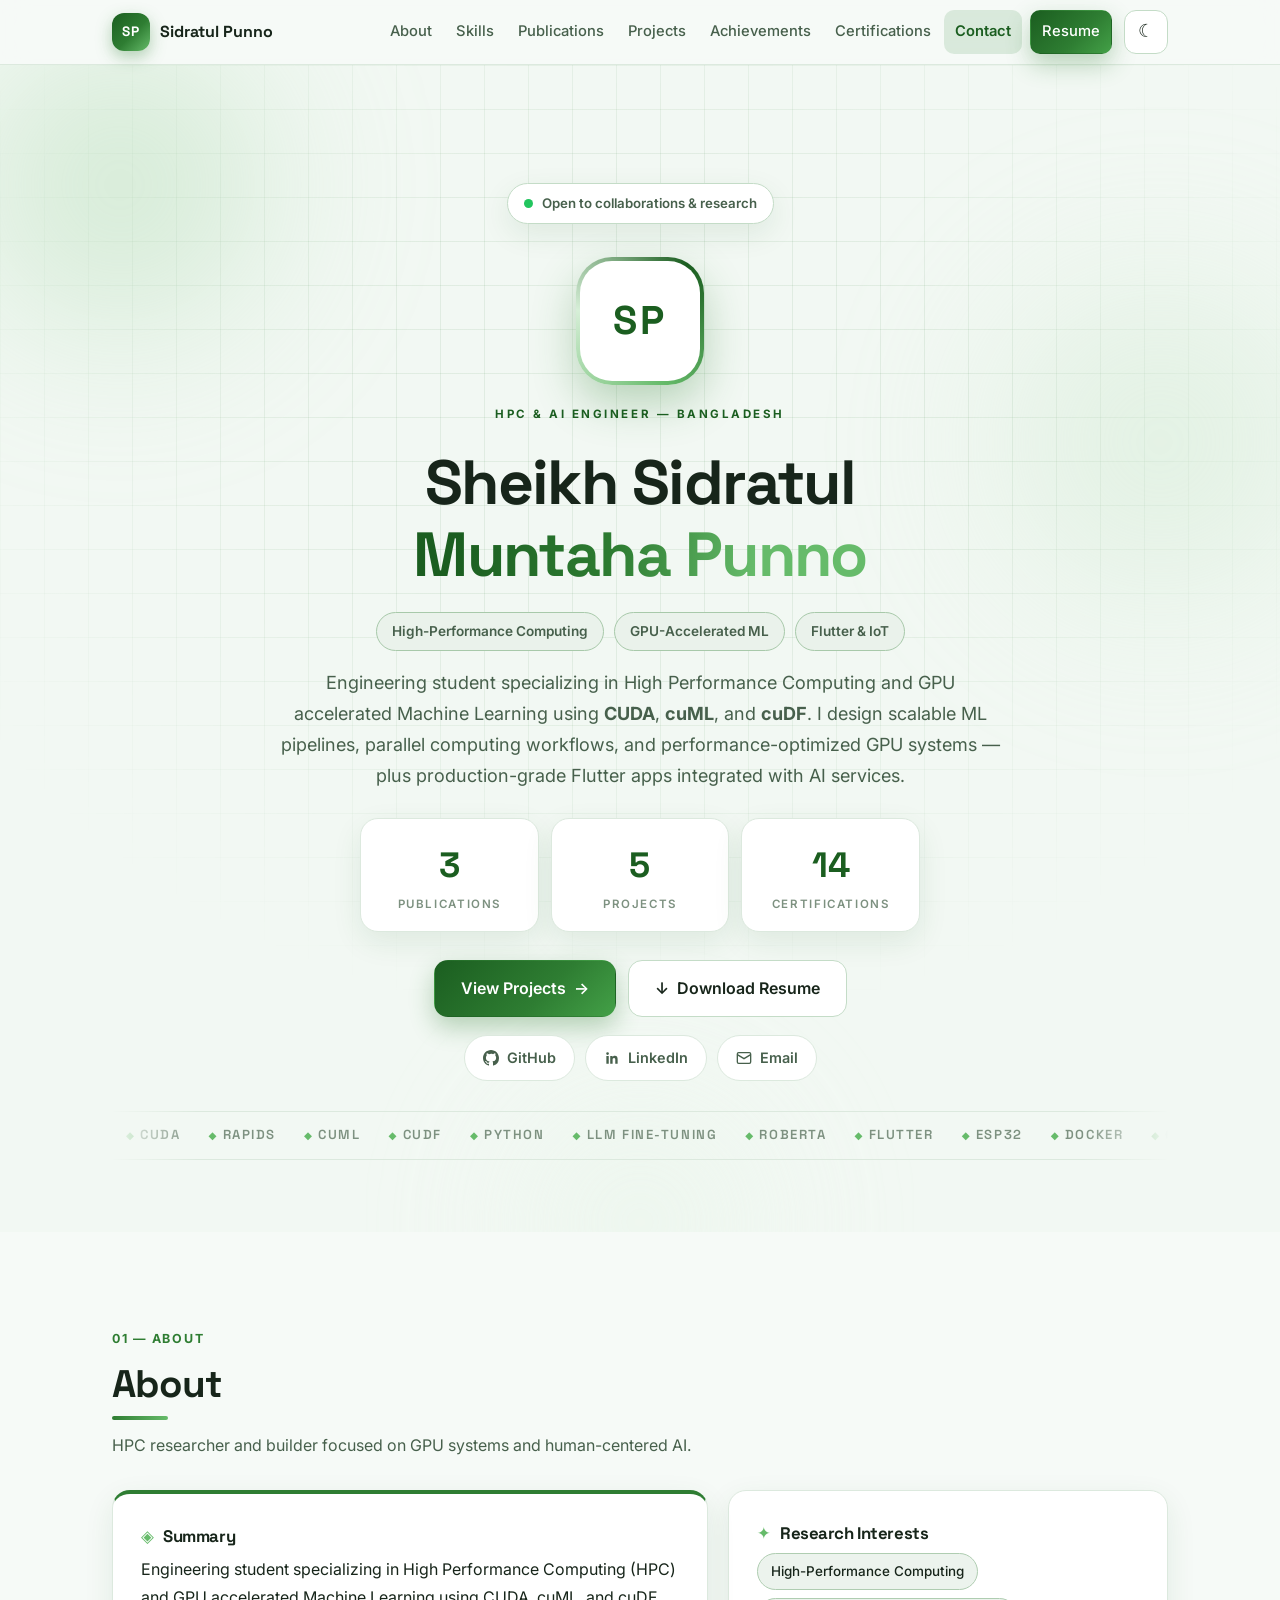
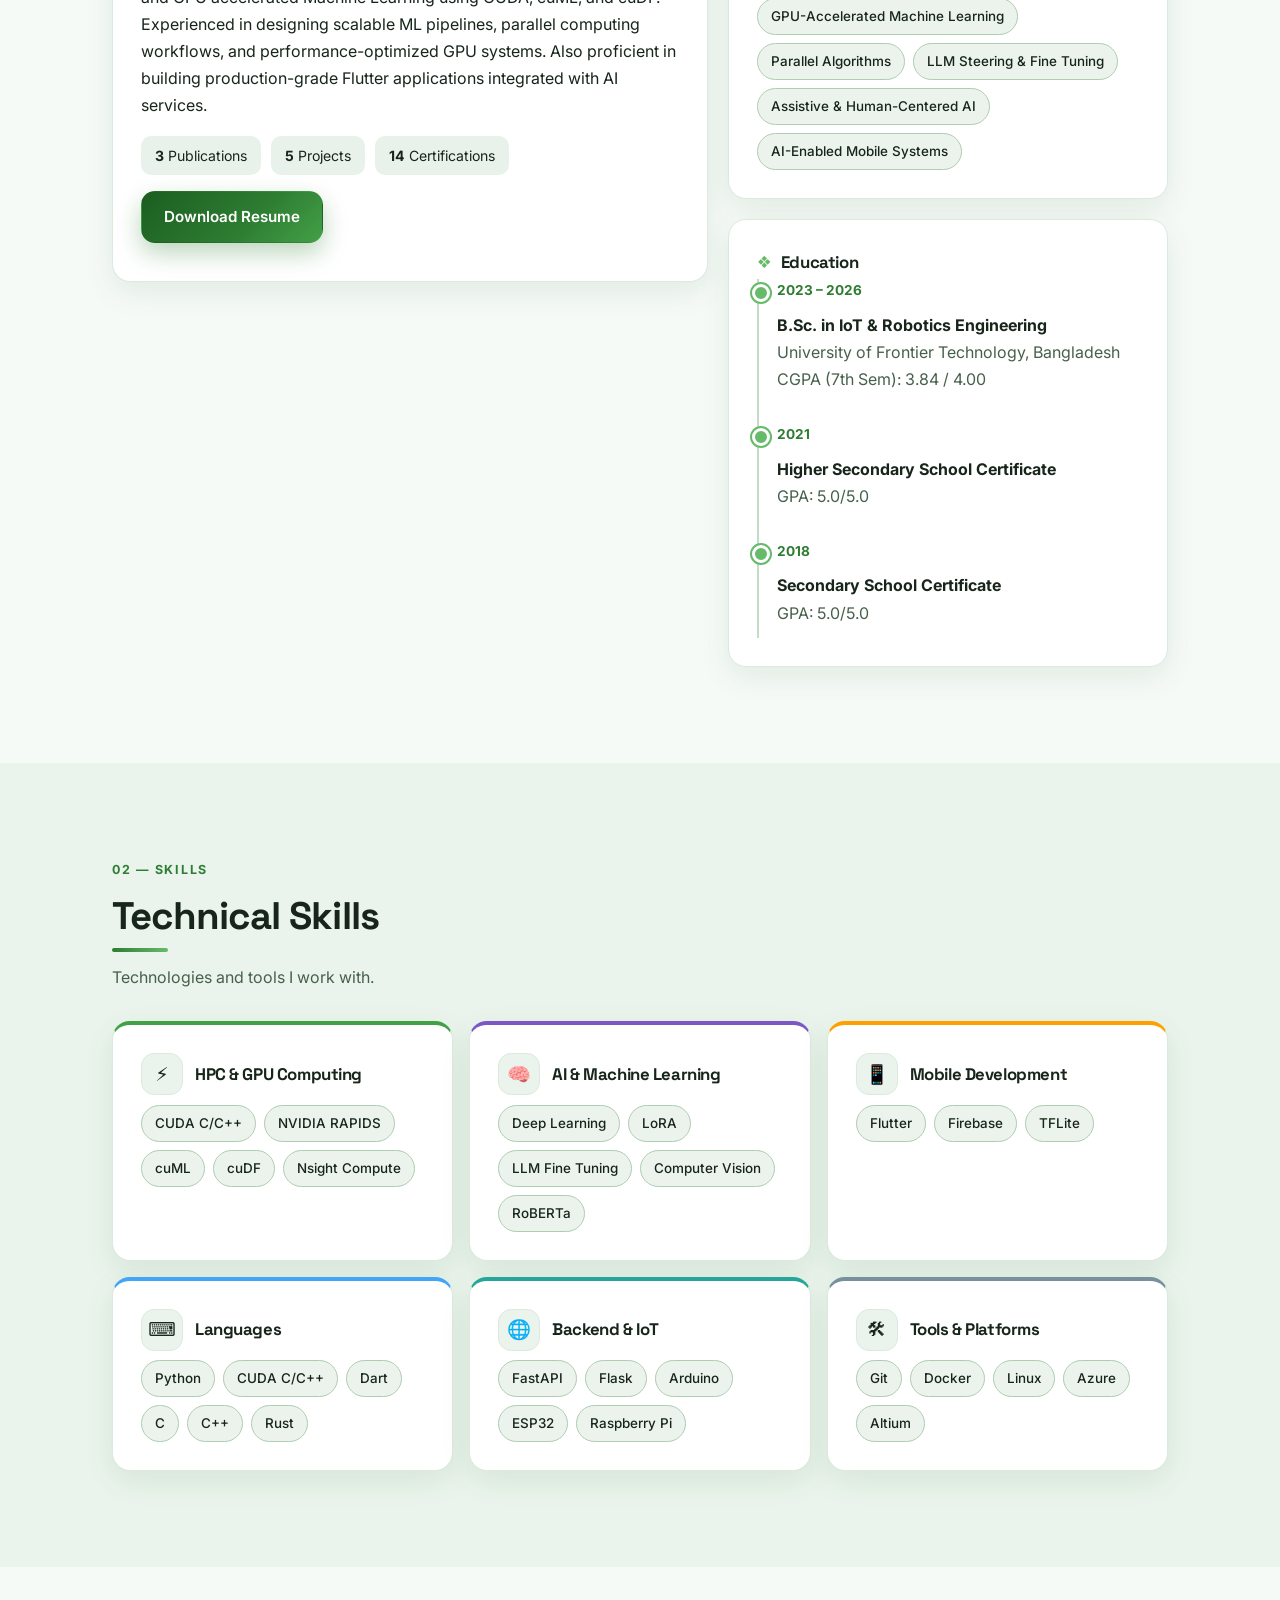
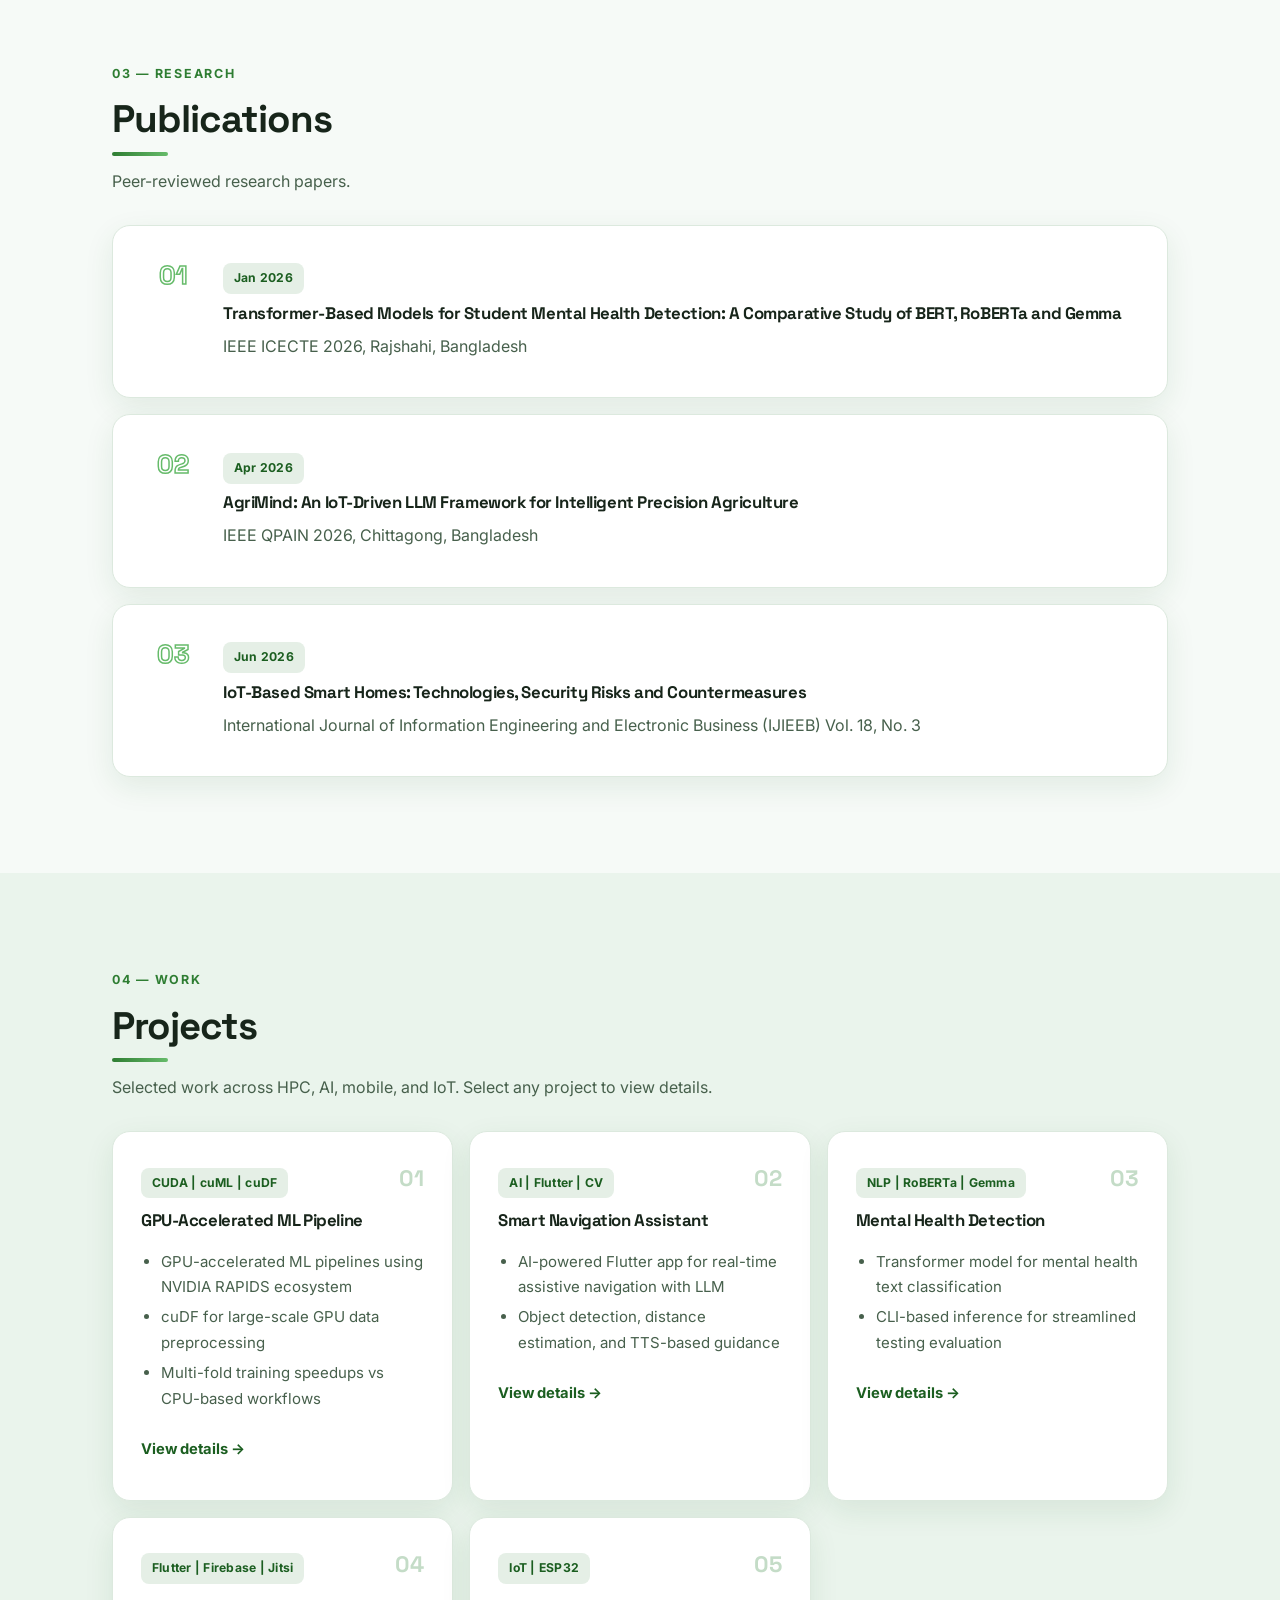
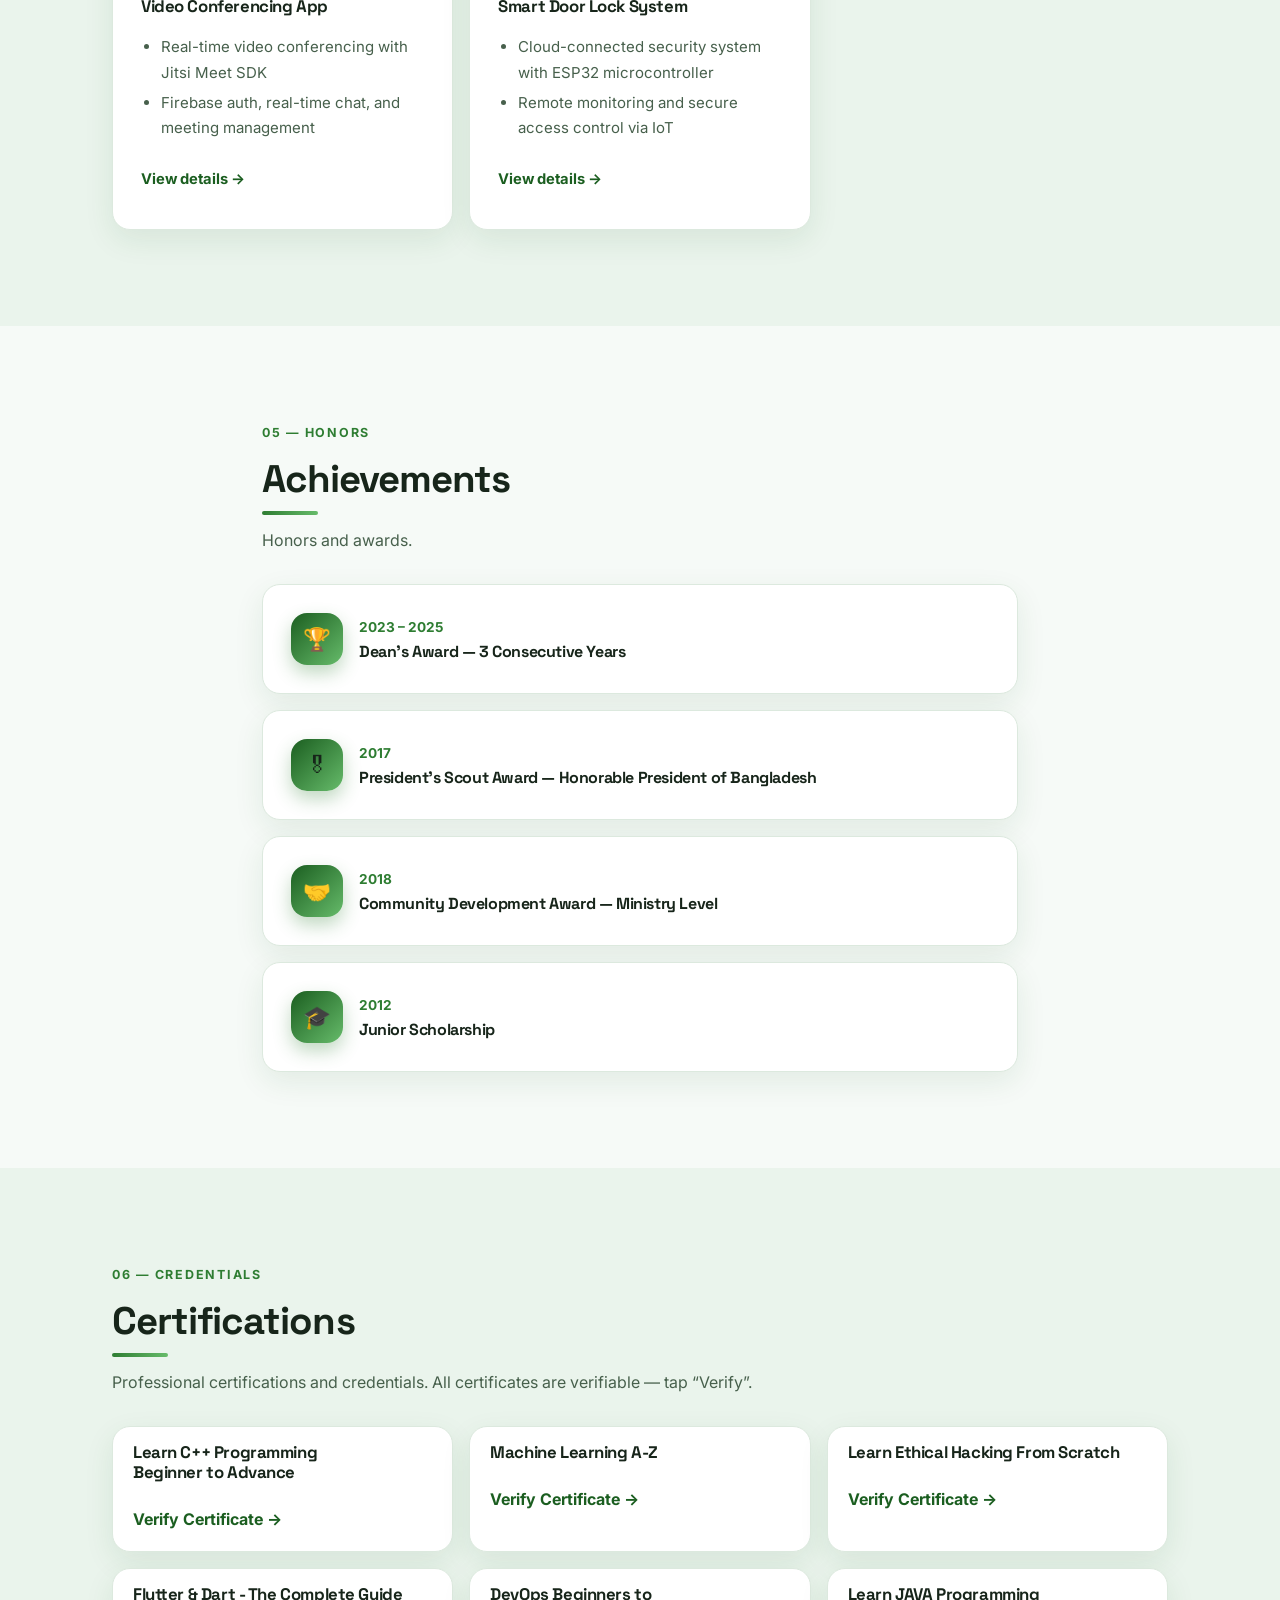
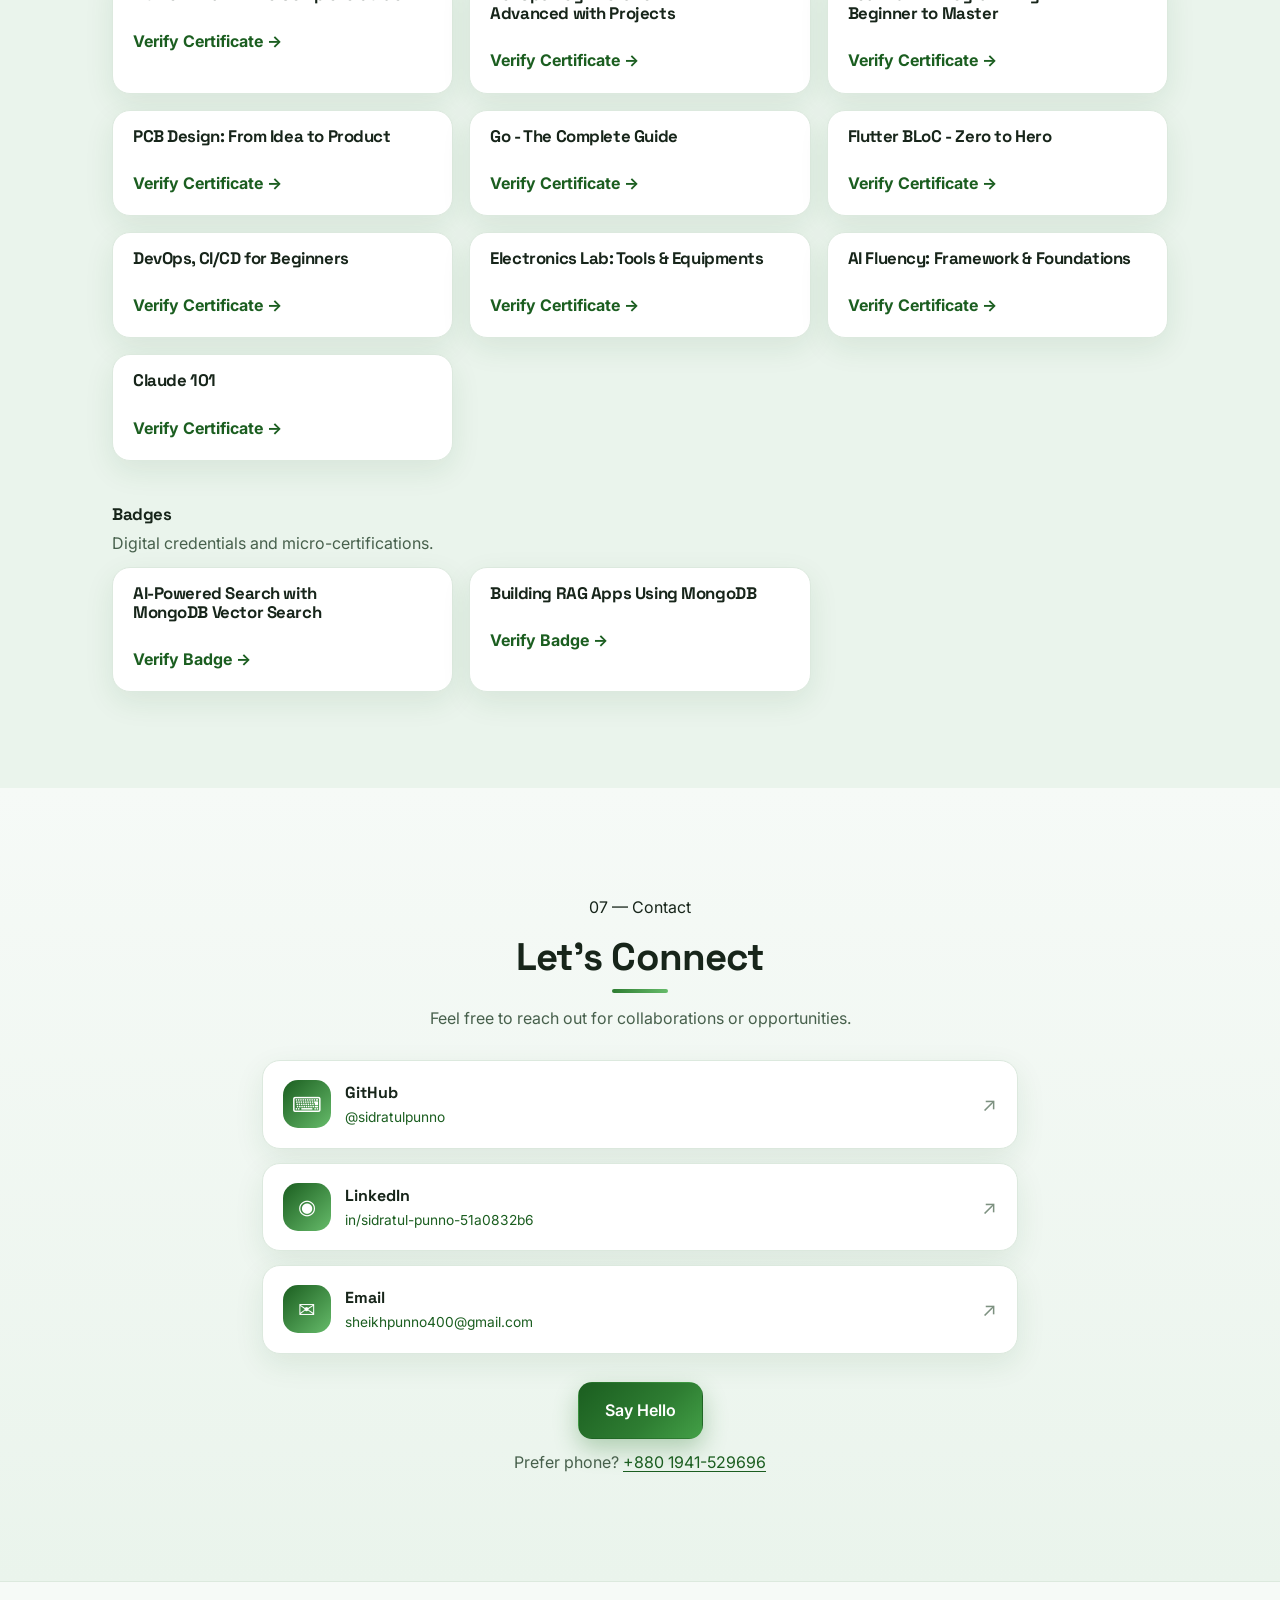
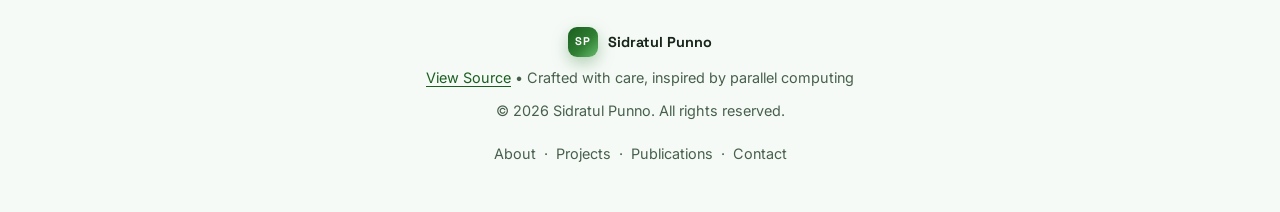
==== seo_portfolio/index.html @ 4cddd1dd "seo friendly one" ====
<!DOCTYPE html>
<html lang="en" data-theme="light">
<head>
  <meta charset="UTF-8" />
  <meta name="viewport" content="width=device-width, initial-scale=1.0, viewport-fit=cover" />
  <meta http-equiv="X-UA-Compatible" content="IE=edge" />

  <title>Sheikh Sidratul Muntaha Punno | HPC &amp; AI Engineer — CUDA, GPU ML, Flutter</title>
  <meta name="description" content="Portfolio of Sheikh Sidratul Muntaha Punno, HPC & AI Engineer specializing in CUDA, NVIDIA RAPIDS (cuML, cuDF), GPU-accelerated ML, LLM fine-tuning, Flutter and IoT. 3 publications, 5 projects, IEEE research." />
  <meta name="keywords" content="Sheikh Sidratul Muntaha Punno, HPC Engineer, AI Engineer, CUDA, NVIDIA RAPIDS, cuML, cuDF, GPU Machine Learning, LLM Fine Tuning, RoBERTa, Flutter Developer, IoT, Bangladesh, IEEE publication" />
  <meta name="author" content="Sheikh Sidratul Muntaha Punno" />
  <meta name="robots" content="index, follow, max-image-preview:large, max-snippet:-1" />
  <meta name="revisit-after" content="7 days" />
  <meta name="rating" content="general" />
  <link rel="canonical" href="https://sidratulpunno.github.io/" />

  <meta property="og:type" content="profile" />
  <meta property="og:site_name" content="Sidratul Punno — Portfolio" />
  <meta property="og:title" content="Sheikh Sidratul Muntaha Punno | HPC & AI Engineer" />
  <meta property="og:description" content="HPC & AI Engineer: CUDA, GPU-accelerated ML with RAPIDS, transformer NLP research, Flutter + IoT systems. IEEE published. View projects, publications, certifications." />
  <meta property="og:url" content="https://sidratulpunno.github.io/" />
  <meta property="og:image" content="https://sidratulpunno.github.io/assets/og-cover.png" />
  <meta property="og:image:alt" content="Portfolio cover — Sheikh Sidratul Muntaha Punno, HPC and AI Engineer" />
  <meta property="og:locale" content="en_US" />
  <meta property="profile:first_name" content="Sheikh Sidratul Muntaha" />
  <meta property="profile:last_name" content="Punno" />

  <meta name="twitter:card" content="summary_large_image" />
  <meta name="twitter:title" content="Sheikh Sidratul Muntaha Punno | HPC & AI Engineer" />
  <meta name="twitter:description" content="CUDA • RAPIDS • LLM fine-tuning • Flutter • IoT. IEEE published researcher. Explore projects and publications." />
  <meta name="twitter:image" content="https://sidratulpunno.github.io/assets/og-cover.png" />

  <meta name="theme-color" content="#F5FAF6" media="(prefers-color-scheme: light)" />
  <meta name="theme-color" content="#0E1510" media="(prefers-color-scheme: dark)" />
  <meta name="color-scheme" content="light dark" />
  <link rel="icon" type="image/svg+xml" href="./assets/favicon.svg" />
  <link rel="apple-touch-icon" href="./assets/favicon.svg" />
  <link rel="manifest" href="./manifest.webmanifest" />

  <link rel="preconnect" href="https://fonts.googleapis.com" />
  <link rel="preconnect" href="https://fonts.gstatic.com" crossorigin />
  <link href="https://fonts.googleapis.com/css2?family=Inter:wght@400;500;600;700&family=Space+Grotesk:wght@500;600;700&display=swap" rel="stylesheet" />

  <link rel="stylesheet" href="./styles.css" />

  <script type="application/ld+json">
  {
    "@context": "https://schema.org",
    "@graph": [
      {
        "@type": "Person",
        "@id": "https://sidratulpunno.github.io/#person",
        "name": "Sheikh Sidratul Muntaha Punno",
        "alternateName": "Sidratul Punno",
        "jobTitle": "HPC & AI Engineer",
        "description": "Engineering student specializing in High Performance Computing (HPC) and GPU accelerated Machine Learning using CUDA, cuML, and cuDF. Experienced in scalable ML pipelines, parallel computing workflows, and production-grade Flutter apps with AI services.",
        "email": "mailto:sheikhpunno400@gmail.com",
        "telephone": "+8801941529696",
        "url": "https://sidratulpunno.github.io/",
        "sameAs": [
          "https://github.com/sidratulpunno",
          "https://linkedin.com/in/sidratul-punno-51a0832b6",
          "https://github.com/sidratulpunno/portfolio"
        ],
        "alumniOf": {
          "@type": "CollegeOrUniversity",
          "name": "University of Frontier Technology, Bangladesh"
        },
        "knowsAbout": ["High-Performance Computing","CUDA C/C++","NVIDIA RAPIDS","cuML","cuDF","Deep Learning","LLM Fine Tuning","LoRA","Computer Vision","RoBERTa","Flutter","Firebase","FastAPI","IoT","ESP32"],
        "hasCredential": [
          {"@type": "EducationalOccupationalCredential","name": "Machine Learning A-Z — Udemy","url": "https://ude.my/UC-c6847dd9-c135-4118-a95c-620c3b6bb3c2"},
          {"@type": "EducationalOccupationalCredential","name": "Flutter & Dart - The Complete Guide — Udemy","url": "https://ude.my/UC-d38b33f6-9674-40b2-a319-cd64643928b5"},
          {"@type": "EducationalOccupationalCredential","name": "Building RAG Apps Using MongoDB — Credly","url": "https://www.credly.com/badges/70617833-ec67-4564-bd8b-786a4c6ad97c"}
        ]
      },
      {
        "@type": "WebSite",
        "@id": "https://sidratulpunno.github.io/#website",
        "url": "https://sidratulpunno.github.io/",
        "name": "Sidratul Punno — HPC & AI Engineer Portfolio",
        "author": {"@id": "https://sidratulpunno.github.io/#person"},
        "inLanguage": "en"
      },
      {
        "@type": "ScholarlyArticle",
        "headline": "Transformer-Based Models for Student Mental Health Detection: A Comparative Study of BERT, RoBERTa and Gemma",
        "datePublished": "2026-01-01",
        "author": {"@id": "https://sidratulpunno.github.io/#person"},
        "publisher": {"@type": "Organization","name": "IEEE ICECTE 2026, Rajshahi, Bangladesh"}
      },
      {
        "@type": "ScholarlyArticle",
        "headline": "AgriMind: An IoT-Driven LLM Framework for Intelligent Precision Agriculture",
        "datePublished": "2026-04-01",
        "author": {"@id": "https://sidratulpunno.github.io/#person"},
        "publisher": {"@type": "Organization","name": "IEEE QPAIN 2026, Chittagong, Bangladesh"}
      },
      {
        "@type": "ScholarlyArticle",
        "headline": "IoT-Based Smart Homes: Technologies, Security Risks and Countermeasures",
        "datePublished": "2026-06-01",
        "author": {"@id": "https://sidratulpunno.github.io/#person"},
        "publisher": {"@type": "Organization","name": "International Journal of Information Engineering and Electronic Business (IJIEEB) Vol. 18, No. 3"}
      },
      {
        "@type": "ItemList",
        "name": "Selected Projects",
        "itemListElement": [
          {"@type": "SoftwareSourceCode","position": 1,"name": "GPU-Accelerated ML Pipeline","programmingLanguage": ["CUDA","Python"],"description": "GPU-accelerated ML pipelines using NVIDIA RAPIDS, cuDF preprocessing, multi-fold training speedups vs CPU."},
          {"@type": "SoftwareSourceCode","position": 2,"name": "Smart Navigation Assistant","programmingLanguage": ["Dart","Python"],"description": "AI-powered Flutter app for real-time assistive navigation with LLM, object detection, distance estimation, TTS guidance."},
          {"@type": "SoftwareSourceCode","position": 3,"name": "Mental Health Detection","programmingLanguage": ["Python"],"description": "Transformer model (RoBERTa/Gemma) for mental health text classification with CLI inference."},
          {"@type": "SoftwareSourceCode","position": 4,"name": "Video Conferencing App","programmingLanguage": ["Dart"],"description": "Real-time video conferencing with Jitsi Meet SDK, Firebase auth, real-time chat."},
          {"@type": "SoftwareSourceCode","position": 5,"name": "Smart Door Lock System","programmingLanguage": ["C++"],"description": "Cloud-connected ESP32 security system with remote monitoring and access control."}
        ]
      },
      {
        "@type": "FAQPage",
        "mainEntity": [
          {"@type": "Question","name": "Who is Sheikh Sidratul Muntaha Punno?","acceptedAnswer": {"@type": "Answer","text": "Sheikh Sidratul Muntaha Punno is an HPC & AI Engineer and IoT & Robotics Engineering undergraduate (University of Frontier Technology, Bangladesh, CGPA 3.84/4.00) specializing in CUDA, GPU-accelerated ML, LLM fine-tuning, Flutter and IoT."}},
          {"@type": "Question","name": "What are his core technical skills?","acceptedAnswer": {"@type": "Answer","text": "CUDA C/C++, NVIDIA RAPIDS (cuML, cuDF), Nsight Compute, Deep Learning, LoRA, LLM fine-tuning, RoBERTa, Computer Vision, Flutter, Firebase, TFLite, Python, Dart, FastAPI, ESP32, Docker, Linux."}},
          {"@type": "Question","name": "How to contact Sidratul Punno?","acceptedAnswer": {"@type": "Answer","text": "Email sheikhpunno400@gmail.com, GitHub github.com/sidratulpunno, LinkedIn linkedin.com/in/sidratul-punno-51a0832b6, phone +8801941529696."}}
        ]
      }
    ]
  }
  </script>
</head>

<body>
  <a class="skip-link" href="#main">Skip to main content</a>
  <div class="scroll-progress" aria-hidden="true"><span id="progressBar"></span></div>

  <header class="site-header" role="banner">
    <nav class="nav" aria-label="Primary navigation">
      <a class="brand" href="#top" aria-label="Back to top — Sidratul Punno home">
        <span class="brand-mark" aria-hidden="true">SP</span>
        <span class="brand-text">Sidratul Punno</span>
      </a>
      <button class="nav-toggle" id="navToggle" aria-expanded="false" aria-controls="navLinks" aria-label="Open menu">
        <span aria-hidden="true"></span><span aria-hidden="true"></span><span aria-hidden="true"></span>
      </button>
      <ul class="nav-links" id="navLinks">
        <li><a href="#about">About</a></li>
        <li><a href="#skills">Skills</a></li>
        <li><a href="#publications">Publications</a></li>
        <li><a href="#projects">Projects</a></li>
        <li><a href="#achievements">Achievements</a></li>
        <li><a href="#certifications">Certifications</a></li>
        <li><a href="#contact">Contact</a></li>
        <li class="nav-cta"><a class="btn btn-small btn-primary" href="https://drive.google.com/file/d/1nR40C2p7q3Zfxd9ihVOl7iD_vItlwAI3/view" target="_blank" rel="noopener">Resume</a></li>
      </ul>
      <button class="theme-toggle" id="themeToggle" aria-label="Switch to dark mode" title="Toggle dark / light mode"><span id="themeIcon" aria-hidden="true">☾</span></button>
    </nav>
  </header>

  <main id="main">
    <!-- HERO -->
    <section class="hero" id="top" aria-labelledby="page-title">
      <div class="hero-bg" aria-hidden="true"><span class="blob b1"></span><span class="blob b2"></span><span class="blob b3"></span><span class="grid-overlay"></span></div>
      <div class="container hero-inner">
        <p class="availability"><span class="pulse" aria-hidden="true"></span> Open to collaborations &amp; research</p>
        <div class="avatar" aria-hidden="true"><span>SP</span></div>
        <p class="eyebrow">HPC &amp; AI Engineer — Bangladesh</p>
        <h1 id="page-title">Sheikh Sidratul<br /><span class="grad">Muntaha Punno</span></h1>
        <ul class="hero-pills" aria-label="Focus areas">
          <li>High-Performance Computing</li>
          <li>GPU-Accelerated ML</li>
          <li>Flutter &amp; IoT</li>
        </ul>
        <p class="lede">Engineering student specializing in High Performance Computing and GPU accelerated Machine Learning using <strong>CUDA</strong>, <strong>cuML</strong>, and <strong>cuDF</strong>. I design scalable ML pipelines, parallel computing workflows, and performance-optimized GPU systems — plus production-grade Flutter apps integrated with AI services.</p>

        <dl class="stats" aria-label="Portfolio at a glance">
          <div class="stat"><dd>3</dd><dt>Publications</dt></div>
          <div class="stat"><dd>5</dd><dt>Projects</dt></div>
          <div class="stat"><dd>14</dd><dt>Certifications</dt></div>
        </dl>

        <div class="cta-row">
          <a class="btn btn-primary btn-lg" href="#projects">View Projects <span aria-hidden="true">→</span></a>
          <a class="btn btn-outline btn-lg" href="https://drive.google.com/file/d/1nR40C2p7q3Zfxd9ihVOl7iD_vItlwAI3/view" target="_blank" rel="noopener"><span aria-hidden="true">↓</span> Download Resume</a>
        </div>

        <ul class="social-row" aria-label="Social and contact links">
          <li>
            <a href="https://github.com/sidratulpunno" target="_blank" rel="noopener me">
              <svg viewBox="0 0 16 16" width="16" height="16" aria-hidden="true" fill="currentColor"><path d="M8 0C3.58 0 0 3.58 0 8c0 3.54 2.29 6.53 5.47 7.59.4.07.55-.17.55-.38 0-.19-.01-.82-.01-1.49-2.01.37-2.53-.49-2.69-.94-.09-.23-.48-.94-.82-1.13-.28-.15-.68-.52-.01-.53.63-.01 1.08.58 1.23.82.72 1.21 1.87.87 2.33.66.07-.52.28-.87.51-1.07-1.78-.2-3.64-.89-3.64-3.95 0-.87.31-1.59.82-2.15-.08-.2-.36-1.02.08-2.12 0 0 .67-.21 2.2.82a7.6 7.6 0 0 1 2-.27c.68 0 1.36.09 2 .27 1.53-1.04 2.2-.82 2.2-.82.44 1.1.16 1.92.08 2.12.51.56.82 1.27.82 2.15 0 3.07-1.87 3.75-3.65 3.95.29.25.54.73.54 1.48 0 1.07-.01 1.93-.01 2.2 0 .21.15.46.55.38A8.01 8.01 0 0 0 16 8c0-4.42-3.58-8-8-8Z"/></svg>
              <span>GitHub</span>
            </a>
          </li>
          <li>
            <a href="https://linkedin.com/in/sidratul-punno-51a0832b6" target="_blank" rel="noopener me">
              <svg viewBox="0 0 24 24" width="16" height="16" aria-hidden="true" fill="currentColor"><path d="M20.45 20.45h-3.55v-5.57c0-1.33-.03-3.04-1.85-3.04-1.86 0-2.14 1.45-2.14 2.94v5.67H9.35V9h3.41v1.56h.05c.47-.9 1.63-1.85 3.36-1.85 3.6 0 4.27 2.37 4.27 5.46v6.28ZM5.34 7.43a2.06 2.06 0 1 1 0-4.12 2.06 2.06 0 0 1 0 4.12ZM7.12 20.45H3.55V9h3.57v11.45Z"/></svg>
              <span>LinkedIn</span>
            </a>
          </li>
          <li>
            <a href="mailto:sheikhpunno400@gmail.com">
              <svg viewBox="0 0 24 24" width="16" height="16" aria-hidden="true" fill="none" stroke="currentColor" stroke-width="2"><rect x="2" y="4" width="20" height="16" rx="2"/><path d="m22 7-10 6L2 7"/></svg>
              <span>Email</span>
            </a>
          </li>
        </ul>

        <div class="ticker" aria-label="Core technologies">
          <div class="ticker-track">
            <ul aria-hidden="false">
              <li>CUDA</li><li>RAPIDS</li><li>cuML</li><li>cuDF</li><li>Python</li><li>LLM Fine-Tuning</li><li>RoBERTa</li><li>Flutter</li><li>ESP32</li><li>Docker</li>
            </ul>
            <ul aria-hidden="true">
              <li>CUDA</li><li>RAPIDS</li><li>cuML</li><li>cuDF</li><li>Python</li><li>LLM Fine-Tuning</li><li>RoBERTa</li><li>Flutter</li><li>ESP32</li><li>Docker</li>
            </ul>
          </div>
        </div>
      </div>
    </section>

    <!-- ABOUT -->
    <section class="section" id="about" aria-labelledby="about-title">
      <div class="container">
        <div class="sec-head">
          <p class="section-index">01 — About</p>
          <h2 id="about-title">About</h2>
          <span class="sec-bar" aria-hidden="true"></span>
          <p class="section-sub">HPC researcher and builder focused on GPU systems and human-centered AI.</p>
        </div>
        <div class="grid-2">
          <article class="card card-feature">
            <h3><span class="icon-dot" aria-hidden="true">◈</span> Summary</h3>
            <p>Engineering student specializing in High Performance Computing (HPC) and GPU accelerated Machine Learning using CUDA, cuML, and cuDF. Experienced in designing scalable ML pipelines, parallel computing workflows, and performance-optimized GPU systems. Also proficient in building production-grade Flutter applications integrated with AI services.</p>
            <ul class="inline-stats" aria-label="Highlights">
              <li><strong>3</strong> Publications</li>
              <li><strong>5</strong> Projects</li>
              <li><strong>14</strong> Certifications</li>
            </ul>
            <p><a class="btn btn-primary" href="https://drive.google.com/file/d/1nR40C2p7q3Zfxd9ihVOl7iD_vItlwAI3/view" target="_blank" rel="noopener">Download Resume</a></p>
          </article>
          <div class="stack-col">
            <article class="card">
              <h3><span class="icon-dot" aria-hidden="true">✦</span> Research Interests</h3>
              <ul class="chips" aria-label="Research interests">
                <li>High-Performance Computing</li>
                <li>GPU-Accelerated Machine Learning</li>
                <li>Parallel Algorithms</li>
                <li>LLM Steering &amp; Fine Tuning</li>
                <li>Assistive &amp; Human-Centered AI</li>
                <li>AI-Enabled Mobile Systems</li>
              </ul>
            </article>
            <article class="card">
              <h3><span class="icon-dot" aria-hidden="true">❖</span> Education</h3>
              <ol class="timeline">
                <li>
                  <p class="t-date"><time datetime="2023">2023</time> – <time datetime="2026">2026</time></p>
                  <p><strong>B.Sc. in IoT &amp; Robotics Engineering</strong><br /><span class="muted">University of Frontier Technology, Bangladesh</span><br /><span class="muted">CGPA (7th Sem): 3.84 / 4.00</span></p>
                </li>
                <li>
                  <p class="t-date"><time datetime="2021">2021</time></p>
                  <p><strong>Higher Secondary School Certificate</strong><br /><span class="muted">GPA: 5.0/5.0</span></p>
                </li>
                <li>
                  <p class="t-date"><time datetime="2018">2018</time></p>
                  <p><strong>Secondary School Certificate</strong><br /><span class="muted">GPA: 5.0/5.0</span></p>
                </li>
              </ol>
            </article>
          </div>
        </div>
      </div>
    </section>

    <!-- SKILLS -->
    <section class="section section-alt" id="skills" aria-labelledby="skills-title">
      <div class="container">
        <div class="sec-head">
          <p class="section-index">02 — Skills</p>
          <h2 id="skills-title">Technical Skills</h2>
          <span class="sec-bar" aria-hidden="true"></span>
          <p class="section-sub">Technologies and tools I work with.</p>
        </div>
        <div class="card-grid">
          <article class="card skill s-green"><div class="skill-top"><span class="skill-icon" aria-hidden="true">⚡</span><h3>HPC &amp; GPU Computing</h3></div><ul class="chips"><li>CUDA C/C++</li><li>NVIDIA RAPIDS</li><li>cuML</li><li>cuDF</li><li>Nsight Compute</li></ul></article>
          <article class="card skill s-violet"><div class="skill-top"><span class="skill-icon" aria-hidden="true">🧠</span><h3>AI &amp; Machine Learning</h3></div><ul class="chips"><li>Deep Learning</li><li>LoRA</li><li>LLM Fine Tuning</li><li>Computer Vision</li><li>RoBERTa</li></ul></article>
          <article class="card skill s-amber"><div class="skill-top"><span class="skill-icon" aria-hidden="true">📱</span><h3>Mobile Development</h3></div><ul class="chips"><li>Flutter</li><li>Firebase</li><li>TFLite</li></ul></article>
          <article class="card skill s-blue"><div class="skill-top"><span class="skill-icon" aria-hidden="true">⌨</span><h3>Languages</h3></div><ul class="chips"><li>Python</li><li>CUDA C/C++</li><li>Dart</li><li>C</li><li>C++</li><li>Rust</li></ul></article>
          <article class="card skill s-teal"><div class="skill-top"><span class="skill-icon" aria-hidden="true">🌐</span><h3>Backend &amp; IoT</h3></div><ul class="chips"><li>FastAPI</li><li>Flask</li><li>Arduino</li><li>ESP32</li><li>Raspberry Pi</li></ul></article>
          <article class="card skill s-slate"><div class="skill-top"><span class="skill-icon" aria-hidden="true">🛠</span><h3>Tools &amp; Platforms</h3></div><ul class="chips"><li>Git</li><li>Docker</li><li>Linux</li><li>Azure</li><li>Altium</li></ul></article>
        </div>
      </div>
    </section>

    <!-- PUBLICATIONS -->
    <section class="section" id="publications" aria-labelledby="pub-title">
      <div class="container">
        <div class="sec-head">
          <p class="section-index">03 — Research</p>
          <h2 id="pub-title">Publications</h2>
          <span class="sec-bar" aria-hidden="true"></span>
          <p class="section-sub">Peer-reviewed research papers.</p>
        </div>
        <ol class="stack">
          <li>
            <article class="card pub">
              <div class="pub-side" aria-hidden="true"><span class="pub-num">01</span></div>
              <div>
                <p><time class="badge" datetime="2026-01">Jan 2026</time></p>
                <h3>Transformer-Based Models for Student Mental Health Detection: A Comparative Study of BERT, RoBERTa and Gemma</h3>
                <p class="muted">IEEE ICECTE 2026, Rajshahi, Bangladesh</p>
              </div>
            </article>
          </li>
          <li>
            <article class="card pub">
              <div class="pub-side" aria-hidden="true"><span class="pub-num">02</span></div>
              <div>
                <p><time class="badge" datetime="2026-04">Apr 2026</time></p>
                <h3>AgriMind: An IoT-Driven LLM Framework for Intelligent Precision Agriculture</h3>
                <p class="muted">IEEE QPAIN 2026, Chittagong, Bangladesh</p>
              </div>
            </article>
          </li>
          <li>
            <article class="card pub">
              <div class="pub-side" aria-hidden="true"><span class="pub-num">03</span></div>
              <div>
                <p><time class="badge" datetime="2026-06">Jun 2026</time></p>
                <h3>IoT-Based Smart Homes: Technologies, Security Risks and Countermeasures</h3>
                <p class="muted">International Journal of Information Engineering and Electronic Business (IJIEEB) Vol. 18, No. 3</p>
              </div>
            </article>
          </li>
        </ol>
      </div>
    </section>

    <!-- PROJECTS -->
    <section class="section section-alt" id="projects" aria-labelledby="projects-title">
      <div class="container">
        <div class="sec-head">
          <p class="section-index">04 — Work</p>
          <h2 id="projects-title">Projects</h2>
          <span class="sec-bar" aria-hidden="true"></span>
          <p class="section-sub">Selected work across HPC, AI, mobile, and IoT. Select any project to view details.</p>
        </div>
        <div class="card-grid projects">
          <article class="card project" data-project="gpu-pipeline" tabindex="0" aria-haspopup="dialog">
            <div class="proj-head"><p class="badge">CUDA | cuML | cuDF</p><span class="proj-num" aria-hidden="true">01</span></div>
            <h3>GPU-Accelerated ML Pipeline</h3>
            <ul>
              <li>GPU-accelerated ML pipelines using NVIDIA RAPIDS ecosystem</li>
              <li>cuDF for large-scale GPU data preprocessing</li>
              <li>Multi-fold training speedups vs CPU-based workflows</li>
            </ul>
            <button class="proj-open" data-project="gpu-pipeline" type="button">View details <span aria-hidden="true">→</span></button>
          </article>
          <article class="card project" data-project="smart-nav" tabindex="0" aria-haspopup="dialog">
            <div class="proj-head"><p class="badge">AI | Flutter | CV</p><span class="proj-num" aria-hidden="true">02</span></div>
            <h3>Smart Navigation Assistant</h3>
            <ul>
              <li>AI-powered Flutter app for real-time assistive navigation with LLM</li>
              <li>Object detection, distance estimation, and TTS-based guidance</li>
            </ul>
            <button class="proj-open" data-project="smart-nav" type="button">View details <span aria-hidden="true">→</span></button>
          </article>
          <article class="card project" data-project="mental-health" tabindex="0" aria-haspopup="dialog">
            <div class="proj-head"><p class="badge">NLP | RoBERTa | Gemma</p><span class="proj-num" aria-hidden="true">03</span></div>
            <h3>Mental Health Detection</h3>
            <ul>
              <li>Transformer model for mental health text classification</li>
              <li>CLI-based inference for streamlined testing evaluation</li>
            </ul>
            <button class="proj-open" data-project="mental-health" type="button">View details <span aria-hidden="true">→</span></button>
          </article>
          <article class="card project" data-project="video-conf" tabindex="0" aria-haspopup="dialog">
            <div class="proj-head"><p class="badge">Flutter | Firebase | Jitsi</p><span class="proj-num" aria-hidden="true">04</span></div>
            <h3>Video Conferencing App</h3>
            <ul>
              <li>Real-time video conferencing with Jitsi Meet SDK</li>
              <li>Firebase auth, real-time chat, and meeting management</li>
            </ul>
            <button class="proj-open" data-project="video-conf" type="button">View details <span aria-hidden="true">→</span></button>
          </article>
          <article class="card project" data-project="door-lock" tabindex="0" aria-haspopup="dialog">
            <div class="proj-head"><p class="badge">IoT | ESP32</p><span class="proj-num" aria-hidden="true">05</span></div>
            <h3>Smart Door Lock System</h3>
            <ul>
              <li>Cloud-connected security system with ESP32 microcontroller</li>
              <li>Remote monitoring and secure access control via IoT</li>
            </ul>
            <button class="proj-open" data-project="door-lock" type="button">View details <span aria-hidden="true">→</span></button>
          </article>
        </div>
      </div>
    </section>

    <!-- ACHIEVEMENTS -->
    <section class="section" id="achievements" aria-labelledby="ach-title">
      <div class="container narrow">
        <div class="sec-head">
          <p class="section-index">05 — Honors</p>
          <h2 id="ach-title">Achievements</h2>
          <span class="sec-bar" aria-hidden="true"></span>
          <p class="section-sub">Honors and awards.</p>
        </div>
        <ul class="stack achievements">
          <li class="card ach"><span class="ach-icon" aria-hidden="true">🏆</span><div><p class="t-date"><time datetime="2023">2023</time> – <time datetime="2025">2025</time></p><h3>Dean's Award — 3 Consecutive Years</h3></div></li>
          <li class="card ach"><span class="ach-icon" aria-hidden="true">🎖</span><div><p class="t-date"><time datetime="2017">2017</time></p><h3>President's Scout Award — Honorable President of Bangladesh</h3></div></li>
          <li class="card ach"><span class="ach-icon" aria-hidden="true">🤝</span><div><p class="t-date"><time datetime="2018">2018</time></p><h3>Community Development Award — Ministry Level</h3></div></li>
          <li class="card ach"><span class="ach-icon" aria-hidden="true">🎓</span><div><p class="t-date"><time datetime="2012">2012</time></p><h3>Junior Scholarship</h3></div></li>
        </ul>
      </div>
    </section>

    <!-- CERTIFICATIONS -->
    <section class="section section-alt" id="certifications" aria-labelledby="cert-title">
      <div class="container">
        <div class="sec-head">
          <p class="section-index">06 — Credentials</p>
          <h2 id="cert-title">Certifications</h2>
          <span class="sec-bar" aria-hidden="true"></span>
          <p class="section-sub">Professional certifications and credentials. All certificates are verifiable — tap “Verify”.</p>
        </div>
        <div class="card-grid cert-grid">
          <article class="card cert">
            <div class="cert-img"><img src="https://udemy-certificate.s3.amazonaws.com/image/UC-780d24b1-eedd-4870-a91e-a4a74f4f6e9f.jpg" alt="Certificate: Learn C++ Programming Beginner to Advance Deep Dive in C++" loading="lazy" width="640" height="400" onerror="this.closest('.cert-img').style.display='none'" /></div>
            <h3>Learn C++ Programming Beginner to Advance</h3>
            <p><a class="verify" href="https://ude.my/UC-780d24b1-eedd-4870-a91e-a4a74f4f6e9f" target="_blank" rel="noopener">Verify Certificate →</a></p>
          </article>
          <article class="card cert">
            <div class="cert-img"><img src="https://udemy-certificate.s3.amazonaws.com/image/UC-c6847dd9-c135-4118-a95c-620c3b6bb3c2.jpg" alt="Certificate: Machine Learning A-Z" loading="lazy" width="640" height="400" onerror="this.closest('.cert-img').style.display='none'" /></div>
            <h3>Machine Learning A-Z</h3>
            <p><a class="verify" href="https://ude.my/UC-c6847dd9-c135-4118-a95c-620c3b6bb3c2" target="_blank" rel="noopener">Verify Certificate →</a></p>
          </article>
          <article class="card cert">
            <div class="cert-img"><img src="https://udemy-certificate.s3.amazonaws.com/image/UC-a247b4da-dede-4368-ab73-4ad280ee5ef7.jpg" alt="Certificate: Learn Ethical Hacking From Scratch" loading="lazy" width="640" height="400" onerror="this.closest('.cert-img').style.display='none'" /></div>
            <h3>Learn Ethical Hacking From Scratch</h3>
            <p><a class="verify" href="https://ude.my/UC-a247b4da-dede-4368-ab73-4ad280ee5ef7" target="_blank" rel="noopener">Verify Certificate →</a></p>
          </article>
          <article class="card cert">
            <div class="cert-img"><img src="https://udemy-certificate.s3.amazonaws.com/image/UC-d38b33f6-9674-40b2-a319-cd64643928b5.jpg" alt="Certificate: Flutter and Dart - The Complete Guide" loading="lazy" width="640" height="400" onerror="this.closest('.cert-img').style.display='none'" /></div>
            <h3>Flutter &amp; Dart - The Complete Guide</h3>
            <p><a class="verify" href="https://ude.my/UC-d38b33f6-9674-40b2-a319-cd64643928b5" target="_blank" rel="noopener">Verify Certificate →</a></p>
          </article>
          <article class="card cert">
            <div class="cert-img"><img src="https://udemy-certificate.s3.amazonaws.com/image/UC-0dafc0e6-892b-4117-a750-badce1091708.jpg" alt="Certificate: DevOps Beginners to Advanced with Projects" loading="lazy" width="640" height="400" onerror="this.closest('.cert-img').style.display='none'" /></div>
            <h3>DevOps Beginners to Advanced with Projects</h3>
            <p><a class="verify" href="https://ude.my/UC-0dafc0e6-892b-4117-a750-badce1091708" target="_blank" rel="noopener">Verify Certificate →</a></p>
          </article>
          <article class="card cert">
            <div class="cert-img"><img src="https://udemy-certificate.s3.amazonaws.com/image/UC-c2d008d1-2cfd-4723-b0e4-c0ae0630ca43.jpg" alt="Certificate: Learn JAVA Programming Beginner to Master" loading="lazy" width="640" height="400" onerror="this.closest('.cert-img').style.display='none'" /></div>
            <h3>Learn JAVA Programming Beginner to Master</h3>
            <p><a class="verify" href="https://ude.my/UC-c2d008d1-2cfd-4723-b0e4-c0ae0630ca43" target="_blank" rel="noopener">Verify Certificate →</a></p>
          </article>
          <article class="card cert">
            <div class="cert-img"><img src="https://udemy-certificate.s3.amazonaws.com/image/UC-9df4d3f1-2eeb-4245-a158-8884d6ff4f73.jpg" alt="Certificate: PCB Design From Idea to Product" loading="lazy" width="640" height="400" onerror="this.closest('.cert-img').style.display='none'" /></div>
            <h3>PCB Design: From Idea to Product</h3>
            <p><a class="verify" href="https://ude.my/UC-9df4d3f1-2eeb-4245-a158-8884d6ff4f73" target="_blank" rel="noopener">Verify Certificate →</a></p>
          </article>
          <article class="card cert">
            <div class="cert-img"><img src="https://udemy-certificate.s3.amazonaws.com/image/UC-560066ed-eb42-4323-b4c6-0dc4f42e23f3.jpg" alt="Certificate: Go - The Complete Guide" loading="lazy" width="640" height="400" onerror="this.closest('.cert-img').style.display='none'" /></div>
            <h3>Go - The Complete Guide</h3>
            <p><a class="verify" href="https://ude.my/UC-560066ed-eb42-4323-b4c6-0dc4f42e23f3" target="_blank" rel="noopener">Verify Certificate →</a></p>
          </article>
          <article class="card cert">
            <div class="cert-img"><img src="https://udemy-certificate.s3.amazonaws.com/image/UC-d6cc5e44-2608-4cc7-9596-81d6c3d91305.jpg" alt="Certificate: Flutter BLoC - Zero to Hero" loading="lazy" width="640" height="400" onerror="this.closest('.cert-img').style.display='none'" /></div>
            <h3>Flutter BLoC - Zero to Hero</h3>
            <p><a class="verify" href="https://ude.my/UC-d6cc5e44-2608-4cc7-9596-81d6c3d91305" target="_blank" rel="noopener">Verify Certificate →</a></p>
          </article>
          <article class="card cert">
            <div class="cert-img"><img src="https://udemy-certificate.s3.amazonaws.com/image/UC-5a2f1bbf-d4d8-4b75-a1d2-6b4d79ba800e.jpg" alt="Certificate: DevOps CI/CD for Beginners" loading="lazy" width="640" height="400" onerror="this.closest('.cert-img').style.display='none'" /></div>
            <h3>DevOps, CI/CD for Beginners</h3>
            <p><a class="verify" href="https://ude.my/UC-5a2f1bbf-d4d8-4b75-a1d2-6b4d79ba800e" target="_blank" rel="noopener">Verify Certificate →</a></p>
          </article>
          <article class="card cert">
            <div class="cert-img"><img src="https://udemy-certificate.s3.amazonaws.com/image/UC-0f1e3b5a-f474-48b2-8d9c-35c0511820dd.jpg" alt="Certificate: How to Set Up an Electronics Lab Tools and Equipments" loading="lazy" width="640" height="400" onerror="this.closest('.cert-img').style.display='none'" /></div>
            <h3>Electronics Lab: Tools &amp; Equipments</h3>
            <p><a class="verify" href="https://ude.my/UC-0f1e3b5a-f474-48b2-8d9c-35c0511820dd" target="_blank" rel="noopener">Verify Certificate →</a></p>
          </article>
          <article class="card cert">
            <div class="cert-img"><img src="https://i.imgur.com/PdDnZZ1.jpeg" alt="Certificate: AI Fluency Framework and Foundations" loading="lazy" width="640" height="400" onerror="this.closest('.cert-img').style.display='none'" /></div>
            <h3>AI Fluency: Framework &amp; Foundations</h3>
            <p><a class="verify" href="https://verify.skilljar.com/c/m3t6rum2y2px" target="_blank" rel="noopener">Verify Certificate →</a></p>
          </article>
          <article class="card cert">
            <div class="cert-img"><img src="https://i.imgur.com/TcxFrKG.jpeg" alt="Certificate: Claude 101" loading="lazy" width="640" height="400" onerror="this.closest('.cert-img').style.display='none'" /></div>
            <h3>Claude 101</h3>
            <p><a class="verify" href="https://verify.skilljar.com/c/wfmycoovhkd6" target="_blank" rel="noopener">Verify Certificate →</a></p>
          </article>
        </div>

        <h3 class="badges-title" id="badges">Badges</h3>
        <p class="section-sub">Digital credentials and micro-certifications.</p>
        <div class="card-grid cert-grid">
          <article class="card cert">
            <div class="cert-img"><img src="https://images.credly.com/images/730e9c82-7869-4288-b580-9f8500a94465/blob" alt="Badge: Building AI-Powered Search with MongoDB Vector Search" loading="lazy" width="640" height="400" onerror="this.closest('.cert-img').style.display='none'" /></div>
            <h3>AI-Powered Search with MongoDB Vector Search</h3>
            <p><a class="verify" href="https://www.credly.com/badges/c7dc30b0-da8a-4a72-a75b-f43fabb6c4e5" target="_blank" rel="noopener">Verify Badge →</a></p>
          </article>
          <article class="card cert">
            <div class="cert-img"><img src="https://images.credly.com/images/2aff887d-ee1e-479f-b26f-dcb20d647bd6/blob" alt="Badge: Building RAG Apps Using MongoDB" loading="lazy" width="640" height="400" onerror="this.closest('.cert-img').style.display='none'" /></div>
            <h3>Building RAG Apps Using MongoDB</h3>
            <p><a class="verify" href="https://www.credly.com/badges/70617833-ec67-4564-bd8b-786a4c6ad97c" target="_blank" rel="noopener">Verify Badge →</a></p>
          </article>
        </div>
      </div>
    </section>

    <!-- CONTACT -->
    <section class="section section-contact" id="contact" aria-labelledby="contact-title">
      <div class="container narrow contact-inner">
        <p class="section-index">07 — Contact</p>
        <h2 id="contact-title">Let's Connect</h2>
        <span class="sec-bar center" aria-hidden="true"></span>
        <p class="section-sub">Feel free to reach out for collaborations or opportunities.</p>
        <address class="contact-grid">
          <a class="card contact-card" href="https://github.com/sidratulpunno" target="_blank" rel="noopener me"><span class="cc-icon" aria-hidden="true">⌨</span><span class="cc-text"><strong>GitHub</strong><span>@sidratulpunno</span></span><span class="cc-arrow" aria-hidden="true">↗</span></a>
          <a class="card contact-card" href="https://linkedin.com/in/sidratul-punno-51a0832b6" target="_blank" rel="noopener me"><span class="cc-icon" aria-hidden="true">◉</span><span class="cc-text"><strong>LinkedIn</strong><span>in/sidratul-punno-51a0832b6</span></span><span class="cc-arrow" aria-hidden="true">↗</span></a>
          <a class="card contact-card" href="mailto:sheikhpunno400@gmail.com"><span class="cc-icon" aria-hidden="true">✉</span><span class="cc-text"><strong>Email</strong><span>sheikhpunno400@gmail.com</span></span><span class="cc-arrow" aria-hidden="true">↗</span></a>
        </address>
        <p class="contact-alt">
          <a class="btn btn-primary btn-lg" href="mailto:sheikhpunno400@gmail.com">Say Hello</a>
        </p>
        <p class="muted">Prefer phone? <a href="tel:+8801941529696">+880 1941-529696</a></p>
      </div>
    </section>
  </main>

  <footer class="site-footer" role="contentinfo">
    <div class="container footer-inner">
      <p class="footer-brand"><span class="brand-mark sm" aria-hidden="true">SP</span> Sidratul Punno</p>
      <p>
        <a href="https://github.com/sidratulpunno/portfolio" target="_blank" rel="noopener">View Source</a>
        <span aria-hidden="true"> • </span>
        <span>Crafted with care, inspired by parallel computing</span>
      </p>
      <p>© <span id="year">2026</span> Sidratul Punno. All rights reserved.</p>
      <nav aria-label="Footer">
        <a href="#about">About</a><span aria-hidden="true"> · </span><a href="#projects">Projects</a><span aria-hidden="true"> · </span><a href="#publications">Publications</a><span aria-hidden="true"> · </span><a href="#contact">Contact</a>
      </nav>
    </div>
  </footer>

  <button class="to-top" id="toTop" aria-label="Back to top">↑</button>

  <div class="modal-backdrop" id="projModal" hidden>
    <div class="modal" role="dialog" aria-modal="true" aria-labelledby="projModalTitle">
      <button class="modal-close" id="projModalClose" type="button" aria-label="Close project details">✕</button>
      <p class="badge" id="projModalTech"></p>
      <h3 id="projModalTitle"></h3>
      <p class="muted modal-tag" id="projModalTag"></p>
      <p id="projModalOverview"></p>
      <h4>Highlights</h4>
      <ul class="modal-points" id="projModalPoints"></ul>
      <h4>Tech stack</h4>
      <ul class="chips" id="projModalStack"></ul>
      <p class="modal-outcome" id="projModalOutcome"></p>
    </div>
  </div>

  <script src="./script.js" defer></script>
  <noscript><p style="text-align:center;padding:1rem">This portfolio is fully readable without JavaScript. Enable JavaScript for the menu, theme switch, and animations.</p></noscript>
</body>
</html>
---- seo_portfolio/styles.css ----
/* Portfolio — light-first, fluid, every-screen friendly. No framework. */
:root{
  --font-display:"Space Grotesk",ui-sans-serif,system-ui,sans-serif;
  --font-body:"Inter",ui-sans-serif,system-ui,-apple-system,"Segoe UI",Roboto,Arial,sans-serif;
  --accent:#2e7d32;
  --accent-2:#66bb6a;
  --accent-deep:#1b5e20;
  --ink:#17251a;
  --ink-2:#47604c;
  --ink-3:#7d9180;
  --bg:#f6faf7;
  --bg-alt:#eaf4ec;
  --bg-hero:#f2f8f3;
  --card:#ffffff;
  --line:#dce9de;
  --line-strong:#c4dcc7;
  --radius:18px;
  --radius-sm:12px;
  --max:1120px;
  --max-narrow:820px;
  --shadow:0 10px 30px rgba(27,94,32,.09);
  --shadow-lg:0 18px 50px rgba(27,94,32,.14);
  --header-h:64px;
}
[data-theme="dark"]{
  --ink:#e9f4eb;
  --ink-2:#a9cbb0;
  --ink-3:#7d9382;
  --bg:#0d1310;
  --bg-alt:#111a14;
  --bg-hero:#0e1611;
  --card:#152019;
  --line:#243528;
  --line-strong:#31493a;
  --shadow:0 10px 30px rgba(0,0,0,.45);
  --shadow-lg:0 18px 50px rgba(0,0,0,.55);
}
*{box-sizing:border-box}
html{scroll-behavior:smooth;scroll-padding-top:calc(var(--header-h) + 16px);-webkit-text-size-adjust:100%}
body{
  margin:0;background:var(--bg);color:var(--ink);
  font-family:var(--font-body);font-size:16px;line-height:1.7;
  overflow-x:clip;
  transition:background .3s ease,color .3s ease;
}
h1,h2,h3{font-family:var(--font-display);line-height:1.15;letter-spacing:-.025em;margin:.35em 0;text-wrap:balance}
h1{font-size:clamp(2.1rem,6vw + 1rem,3.9rem)}
h2{font-size:clamp(1.65rem,3vw + 1rem,2.4rem);margin-bottom:.2em}
h3{font-size:1.05rem}
p{margin:.6em 0;overflow-wrap:break-word}
a{color:var(--accent-deep);text-underline-offset:3px}
[data-theme="dark"] a{color:var(--accent-2)}
img{max-width:100%;height:auto;display:block}
::selection{background:var(--accent-2);color:#0d1a0e}
.container{max-width:var(--max);margin:0 auto;padding-left:clamp(16px,4vw,32px);padding-right:clamp(16px,4vw,32px);padding-left:calc(clamp(16px,4vw,32px) + env(safe-area-inset-left,0px));padding-right:calc(clamp(16px,4vw,32px) + env(safe-area-inset-right,0px))}
.container.narrow{max-width:var(--max-narrow)}
.skip-link{position:absolute;left:-999px;top:0;background:var(--accent-deep);color:#fff;padding:12px 18px;z-index:200;border-radius:0 0 10px 0;font-weight:600}
.skip-link:focus{left:0}
.scroll-progress{position:fixed;top:0;left:0;right:0;height:3px;z-index:120}
.scroll-progress span{display:block;height:100%;width:0;background:linear-gradient(90deg,var(--accent),var(--accent-2))}

/* Header */
.site-header{position:sticky;top:0;z-index:100;min-height:var(--header-h);display:flex;align-items:center;background:color-mix(in srgb,var(--bg) 86%,transparent);backdrop-filter:blur(14px);-webkit-backdrop-filter:blur(14px);border-bottom:1px solid var(--line)}
.nav{width:100%;max-width:var(--max);margin:0 auto;padding:10px clamp(16px,4vw,32px);display:flex;align-items:center;gap:12px}
.brand{display:flex;align-items:center;gap:10px;text-decoration:none;color:var(--ink);font-family:var(--font-display);font-weight:700;min-height:44px}
.brand-mark{width:38px;height:38px;flex:none;display:inline-flex;align-items:center;justify-content:center;border-radius:12px;background:linear-gradient(135deg,var(--accent-deep),var(--accent) 55%,var(--accent-2));color:#fff;font-size:.85rem;letter-spacing:1px;box-shadow:0 6px 16px rgba(46,125,50,.35)}
.brand-mark.sm{width:30px;height:30px;font-size:.7rem;border-radius:9px}
.brand-text{font-size:1rem;white-space:nowrap}
.nav-links{display:flex;align-items:center;gap:2px;list-style:none;margin:0 0 0 auto;padding:0}
.nav-links a{display:inline-flex;align-items:center;min-height:44px;text-decoration:none;color:var(--ink-2);font-size:.92rem;font-weight:500;padding:8px 11px;border-radius:10px;white-space:nowrap}
.nav-links a:hover{background:color-mix(in srgb,var(--accent) 10%,transparent);color:var(--ink)}
.nav-links a.active{background:color-mix(in srgb,var(--accent) 14%,transparent);color:var(--accent-deep);font-weight:600}
[data-theme="dark"] .nav-links a.active{color:var(--accent-2)}
.nav-cta{margin-left:6px}
.nav-toggle{display:none;margin-left:auto;min-width:44px;min-height:44px;background:var(--card);border:1px solid var(--line-strong);border-radius:12px;cursor:pointer;padding:10px}
.nav-toggle span{display:block;width:20px;height:2px;background:var(--ink);margin:5px auto;border-radius:2px;transition:transform .25s,opacity .25s}
.theme-toggle{flex:none;min-width:44px;min-height:44px;border:1px solid var(--line-strong);background:var(--card);color:var(--ink);border-radius:12px;cursor:pointer;font-size:1.1rem;line-height:1}
.theme-toggle:hover{border-color:var(--accent)}

/* Buttons */
.btn{display:inline-flex;align-items:center;justify-content:center;gap:8px;text-decoration:none;font-weight:600;font-size:.95rem;padding:12px 22px;min-height:48px;border-radius:14px;border:1px solid transparent;transition:transform .18s ease,box-shadow .18s ease,background .18s}
.btn:active{transform:scale(.98)}
.btn-primary{background:linear-gradient(135deg,var(--accent-deep),var(--accent) 60%,#43a047);color:#fff !important;box-shadow:0 10px 24px rgba(46,125,50,.32)}
.btn-primary:hover{transform:translateY(-2px);box-shadow:var(--shadow-lg)}
.btn-outline{border-color:var(--line-strong);color:var(--ink) !important;background:var(--card)}
.btn-outline:hover{border-color:var(--accent);transform:translateY(-2px)}
.btn-small{padding:8px 16px;min-height:40px;font-size:.88rem;border-radius:11px}
.btn-lg{padding:14px 26px;font-size:1rem}
.cta-row{display:flex;gap:12px;justify-content:center;flex-wrap:wrap;margin:26px 0 8px}

/* Hero */
.hero{position:relative;overflow:clip;padding:clamp(56px,9vw,110px) 0 clamp(40px,6vw,72px);background:var(--bg-hero);text-align:center}
.hero-bg{position:absolute;inset:0;pointer-events:none}
.blob{position:absolute;border-radius:50%;filter:blur(70px);opacity:.5}
.b1{width:min(480px,70vw);height:min(480px,70vw);left:-120px;top:-120px;background:radial-gradient(circle,#a5d6a7,transparent 65%)}
.b2{width:min(520px,75vw);height:min(520px,75vw);right:-140px;top:10%;background:radial-gradient(circle,#c8e6c9,transparent 65%)}
[data-theme="dark"] .b1{background:radial-gradient(circle,rgba(102,187,106,.28),transparent 65%)}
[data-theme="dark"] .b2{background:radial-gradient(circle,rgba(46,125,50,.35),transparent 65%)}
.b3{width:min(380px,60vw);height:min(380px,60vw);left:50%;bottom:-180px;transform:translateX(-50%);background:radial-gradient(circle,#e8f5e9,transparent 65%);opacity:.7}
[data-theme="dark"] .b3{background:radial-gradient(circle,rgba(102,187,106,.14),transparent 65%)}
.grid-overlay{position:absolute;inset:0;background-image:linear-gradient(color-mix(in srgb,var(--accent) 9%,transparent) 1px,transparent 1px),linear-gradient(90deg,color-mix(in srgb,var(--accent) 9%,transparent) 1px,transparent 1px);background-size:44px 44px;mask-image:radial-gradient(ellipse 80% 70% at 50% 30%,#000 30%,transparent 75%)}
.hero-inner{position:relative}
.availability{display:inline-flex;align-items:center;gap:9px;background:var(--card);border:1px solid var(--line-strong);border-radius:999px;padding:8px 16px;font-size:.83rem;font-weight:600;color:var(--ink-2);box-shadow:var(--shadow)}
.pulse{width:9px;height:9px;border-radius:50%;background:#22c55e;box-shadow:0 0 0 0 rgba(34,197,94,.6);animation:pulse 2s infinite}
@keyframes pulse{70%{box-shadow:0 0 0 9px rgba(34,197,94,0)}100%{box-shadow:0 0 0 0 rgba(34,197,94,0)}}
.avatar{width:clamp(96px,18vw,128px);height:clamp(96px,18vw,128px);margin:26px auto 6px;border-radius:36px;padding:4px;background:conic-gradient(from 40deg,var(--accent-deep),var(--accent-2),#d7efD8,var(--accent-deep));box-shadow:0 18px 44px rgba(46,125,50,.3);transform:rotate(-3deg)}
.avatar span{display:flex;align-items:center;justify-content:center;width:100%;height:100%;border-radius:32px;background:var(--card);font-family:var(--font-display);font-weight:700;font-size:clamp(1.9rem,5vw,2.5rem);color:var(--accent-deep);letter-spacing:3px}
[data-theme="dark"] .avatar span{color:var(--accent-2)}
.eyebrow{color:var(--accent-deep);font-weight:700;letter-spacing:.22em;text-transform:uppercase;font-size:.72rem;margin:20px 0 4px}
[data-theme="dark"] .eyebrow{color:var(--accent-2)}
.hero h1 .grad{background:linear-gradient(100deg,var(--accent-deep) 10%,var(--accent) 45%,#66bb6a 75%);-webkit-background-clip:text;background-clip:text;color:transparent}
[data-theme="dark"] .hero h1 .grad{background:linear-gradient(100deg,#e8f5e9,#a5d6a7 60%,#66bb6a);-webkit-background-clip:text;background-clip:text}
.hero-pills{list-style:none;display:flex;gap:10px;justify-content:center;flex-wrap:wrap;padding:0;margin:14px 0}
.hero-pills li{background:color-mix(in srgb,var(--accent) 10%,var(--card));border:1px solid color-mix(in srgb,var(--accent) 30%,var(--line));padding:7px 15px;border-radius:999px;font-size:.85rem;font-weight:600;color:var(--ink-2)}
.lede{max-width:720px;margin:16px auto;color:var(--ink-2);font-size:clamp(1rem,1.5vw + .85rem,1.13rem)}
.stats{display:grid;grid-template-columns:repeat(3,minmax(0,1fr));gap:12px;max-width:560px;margin:28px auto;padding:0}
.stat{background:var(--card);border:1px solid var(--line);border-radius:var(--radius);padding:16px 8px;box-shadow:var(--shadow)}
.stat dd{margin:0;font-family:var(--font-display);font-size:clamp(1.6rem,4vw,2.2rem);font-weight:700;color:var(--accent-deep)}
[data-theme="dark"] .stat dd{color:var(--accent-2)}
.stat dt{font-size:.72rem;letter-spacing:.14em;text-transform:uppercase;color:var(--ink-3);font-weight:600}
.social-row{list-style:none;display:flex;gap:10px;justify-content:center;flex-wrap:wrap;padding:0;margin:18px 0 6px}
.social-row a{display:inline-flex;align-items:center;gap:8px;min-height:44px;text-decoration:none;color:var(--ink-2);font-size:.9rem;font-weight:600;background:var(--card);border:1px solid var(--line);padding:10px 18px;border-radius:999px;transition:transform .18s,border-color .18s}
.social-row a:hover{transform:translateY(-2px);border-color:var(--accent);color:var(--ink)}
.ticker{margin-top:30px;overflow:hidden;border-top:1px solid var(--line);border-bottom:1px solid var(--line);-webkit-mask-image:linear-gradient(90deg,transparent,#000 8%,#000 92%,transparent);mask-image:linear-gradient(90deg,transparent,#000 8%,#000 92%,transparent)}
.ticker-track{display:flex;gap:0;width:max-content;animation:tick 26s linear infinite}
.ticker ul{display:flex;gap:28px;list-style:none;margin:0;padding:12px 14px}
.ticker li{font-family:var(--font-display);font-size:.82rem;font-weight:600;letter-spacing:.12em;text-transform:uppercase;color:var(--ink-3);white-space:nowrap}
.ticker li::before{content:"◆ ";color:var(--accent-2);font-size:.65rem}
@keyframes tick{to{transform:translateX(-50%)}}

/* Sections */
.section{padding:clamp(52px,8vw,96px) 0}
.section-alt{background:var(--bg-alt)}
.section-contact{background:linear-gradient(180deg,var(--bg) 0%,var(--bg-alt) 100%)}
.sec-head{max-width:680px;margin-bottom:30px}
.sec-head .section-index{color:var(--accent);font-weight:700;letter-spacing:.14em;font-size:.78rem;text-transform:uppercase;margin:0}
.sec-bar{display:block;width:56px;height:4px;border-radius:4px;background:linear-gradient(90deg,var(--accent),var(--accent-2));margin:10px 0 12px}
.sec-bar.center{margin-left:auto;margin-right:auto}
.section-sub{color:var(--ink-2);margin-top:0}
.contact-inner{text-align:center}
.contact-inner .sec-head{margin-left:auto;margin-right:auto}
.grid-2{display:grid;grid-template-columns:1.15fr .85fr;gap:20px;align-items:start}
.stack-col{display:grid;gap:20px}
.card{background:var(--card);border:1px solid var(--line);border-radius:var(--radius);padding:clamp(20px,3vw,28px);box-shadow:var(--shadow);transition:transform .2s ease,box-shadow .2s ease,border-color .2s}
.card:hover{transform:translateY(-3px);box-shadow:var(--shadow-lg);border-color:var(--line-strong)}
.card-feature{border-top:4px solid var(--accent);position:sticky;top:calc(var(--header-h) + 16px)}
.icon-dot{color:var(--accent-2);margin-right:6px}
.card-grid{display:grid;grid-template-columns:repeat(3,minmax(0,1fr));gap:16px}
.stack{list-style:none;padding:0;margin:0;display:grid;gap:16px}
.chips{list-style:none;display:flex;flex-wrap:wrap;gap:8px;padding:0;margin:.6em 0 0}
.chips li{background:color-mix(in srgb,var(--accent) 9%,var(--card));border:1px solid color-mix(in srgb,var(--accent) 26%,var(--line));padding:6px 13px;border-radius:999px;font-size:.84rem;font-weight:500}
.badge{display:inline-block;background:color-mix(in srgb,var(--accent) 12%,transparent);color:var(--accent-deep);font-weight:700;font-size:.76rem;letter-spacing:.02em;padding:5px 11px;border-radius:8px}
[data-theme="dark"] .badge{color:var(--accent-2)}
.muted{color:var(--ink-2)}
.t-date{color:var(--accent);font-weight:700;font-size:.85rem;margin:0 0 4px}
[data-theme="dark"] .t-date{color:var(--accent-2)}
.inline-stats{list-style:none;display:flex;gap:10px;padding:0;flex-wrap:wrap;margin:16px 0}
.inline-stats li{background:color-mix(in srgb,var(--accent) 10%,transparent);border-radius:10px;padding:8px 14px;font-size:.88rem}
.timeline{list-style:none;padding:0;margin:.4em 0 0}
.timeline li{border-left:2px solid var(--line-strong);padding:0 0 20px 18px;position:relative}
.timeline li:last-child{padding-bottom:2px}
.timeline li::before{content:"";position:absolute;left:-7px;top:5px;width:12px;height:12px;border-radius:50%;background:var(--accent-2);border:3px solid var(--card);box-shadow:0 0 0 2px var(--accent-2)}

/* Skills */
.skill{border-top:4px solid var(--line-strong)}
.s-green{border-top-color:#43a047}.s-violet{border-top-color:#7e57c2}.s-amber{border-top-color:#ffa000}
.s-blue{border-top-color:#42a5f5}.s-teal{border-top-color:#26a69a}.s-slate{border-top-color:#78909c}
.skill-top{display:flex;align-items:center;gap:12px;margin-bottom:6px}
.skill-icon{flex:none;width:42px;height:42px;display:inline-flex;align-items:center;justify-content:center;font-size:1.2rem;background:var(--bg-alt);border:1px solid var(--line);border-radius:13px}

/* Publications / projects */
.pub{display:grid;grid-template-columns:64px 1fr;gap:18px;align-items:start}
.pub-side{display:flex;align-items:flex-start;justify-content:center}
.pub-num{font-family:var(--font-display);font-weight:700;font-size:1.6rem;color:transparent;-webkit-text-stroke:1.5px var(--accent-2)}
.project{display:flex;flex-direction:column}
.proj-head{display:flex;align-items:flex-start;justify-content:space-between;gap:10px}
.proj-num{font-family:var(--font-display);font-weight:700;color:var(--line-strong);font-size:1.4rem}
.project ul{padding-left:20px;margin:.5em 0 0;color:var(--ink-2);font-size:.94rem}
.project li{margin:.3em 0}

/* Project cards: tappable */
.project{cursor:pointer}
.project:focus-visible{outline:3px solid var(--accent-2);outline-offset:2px}
.proj-open{background:none;border:0;padding:0;margin-top:12px;color:var(--accent-deep);font:inherit;font-weight:700;font-size:.92rem;cursor:pointer;min-height:44px;text-align:left}
[data-theme="dark"] .proj-open{color:var(--accent-2)}
.proj-open:hover{text-decoration:underline;text-underline-offset:3px}

/* Project modal */
.modal-backdrop{position:fixed;inset:0;z-index:150;background:rgba(10,22,13,.55);backdrop-filter:blur(5px);-webkit-backdrop-filter:blur(5px);display:flex;align-items:center;justify-content:center;padding:20px}
.modal-backdrop[hidden]{display:none}
.modal{position:relative;background:var(--card);color:var(--ink);border:1px solid var(--line-strong);border-radius:20px;max-width:600px;width:100%;max-height:min(86dvh,720px);overflow:auto;padding:clamp(24px,4vw,34px);box-shadow:var(--shadow-lg)}
.modal h3{font-size:clamp(1.3rem,3vw,1.7rem);margin:.4em 0 .1em;padding-right:36px}
.modal h4{font-family:var(--font-display);font-size:.95rem;margin:1.2em 0 .35em}
.modal-tag{margin-top:0;font-size:.9rem}
.modal-points{margin:.2em 0;padding-left:20px;color:var(--ink-2);font-size:.95rem}
.modal-points li{margin:.35em 0}
.modal-outcome{margin-top:18px;background:color-mix(in srgb,var(--accent) 9%,var(--card));border:1px solid color-mix(in srgb,var(--accent) 28%,var(--line));border-radius:12px;padding:12px 16px;font-size:.92rem}
.modal-close{position:absolute;top:12px;right:12px;min-width:44px;min-height:44px;border-radius:12px;border:1px solid var(--line-strong);background:var(--bg-alt);color:var(--ink);font-size:1rem;cursor:pointer}
.modal-close:hover{border-color:var(--accent)}
body.modal-open{overflow:hidden}

/* Achievements */
.ach{display:flex;gap:16px;align-items:center}
.ach-icon{flex:none;width:52px;height:52px;display:inline-flex;align-items:center;justify-content:center;font-size:1.4rem;border-radius:16px;background:linear-gradient(135deg,var(--accent-deep),var(--accent-2));box-shadow:0 8px 18px rgba(46,125,50,.3)}
.ach h3{margin:.1em 0;font-size:1rem}

/* Certs */
.cert{display:flex;flex-direction:column;overflow:hidden;padding:0}
.cert h3,.cert p{padding:0 20px}
.cert h3{margin-top:16px}
.cert-img{overflow:hidden;background:var(--bg-alt);aspect-ratio:16/10}
.cert-img img{width:100%;height:100%;object-fit:cover;transition:transform .4s ease}
.cert:hover .cert-img img{transform:scale(1.045)}
.verify{font-weight:700;text-decoration:none;display:inline-flex;min-height:44px;align-items:center}
.badges-title{margin-top:44px}

/* Contact */
.contact-grid{display:grid;gap:14px;margin:28px 0;font-style:normal;text-align:left}
.contact-card{display:flex;align-items:center;gap:14px;text-decoration:none;color:var(--ink);padding:18px 20px}
.cc-icon{flex:none;width:48px;height:48px;display:inline-flex;align-items:center;justify-content:center;font-size:1.3rem;border-radius:15px;background:linear-gradient(135deg,var(--accent-deep),var(--accent-2));color:#fff}
.cc-text{display:flex;flex-direction:column;min-width:0;flex:1}
.cc-text strong{font-family:var(--font-display)}
.cc-text span:last-child{color:var(--accent-deep);font-size:.86rem;overflow:hidden;text-overflow:ellipsis;white-space:nowrap}
[data-theme="dark"] .cc-text span:last-child{color:var(--accent-2)}
.cc-arrow{color:var(--ink-3);font-size:1.2rem}
.contact-alt{margin:22px 0 8px}

/* Footer */
.site-footer{border-top:1px solid var(--line);padding:36px 0 calc(36px + env(safe-area-inset-bottom,0px));text-align:center;color:var(--ink-2);font-size:.9rem;background:var(--bg)}
.footer-brand{font-family:var(--font-display);font-weight:700;color:var(--ink);display:flex;align-items:center;justify-content:center;gap:10px}
.footer-inner nav a{color:var(--ink-2);text-decoration:none;min-height:44px;display:inline-flex;align-items:center;padding:6px 4px}
.to-top{position:fixed;right:18px;bottom:calc(18px + env(safe-area-inset-bottom,0px));width:48px;height:48px;border-radius:14px;border:1px solid var(--line-strong);background:var(--card);color:var(--ink);font-size:1.2rem;cursor:pointer;box-shadow:var(--shadow);opacity:0;translate:0 8px;pointer-events:none;transition:opacity .25s,translate .25s;z-index:90}
.to-top.show{opacity:1;translate:none;pointer-events:auto}

/* Reveal */
.reveal{opacity:0;transform:translateY(16px);transition:opacity .55s ease,transform .55s ease}
.reveal.visible{opacity:1;transform:none}

/* ---- Responsive: every screen ---- */
@media(max-width:1024px){
  .card-grid{grid-template-columns:repeat(2,minmax(0,1fr))}
  .card-feature{position:static}
}
@media(max-width:900px){
  .nav-toggle{display:block}
  .theme-toggle{margin-left:0}
  .nav-links{display:none;position:absolute;top:100%;left:0;right:0;background:var(--bg);border-bottom:1px solid var(--line);flex-direction:column;align-items:stretch;padding:12px clamp(16px,4vw,32px) 20px;gap:2px;box-shadow:var(--shadow-lg);max-height:calc(100dvh - var(--header-h));overflow:auto}
  .nav-links.open{display:flex}
  .nav-links a{min-height:48px;font-size:1rem;padding:12px}
  .nav-cta{margin:8px 0 0}
  .nav-cta .btn{justify-content:center;width:100%}
  .grid-2{grid-template-columns:1fr}
}
@media(max-width:700px){
  body{font-size:15.5px}
  .section{padding:52px 0}
  .pub{grid-template-columns:1fr;gap:8px}
  .pub-side{justify-content:flex-start}
  .modal-backdrop{align-items:flex-end;padding:0}
  .modal{border-radius:20px 20px 0 0;max-height:92dvh}
}
@media(max-width:560px){
  .card-grid{grid-template-columns:1fr}
  .cta-row{flex-direction:column;align-items:stretch}
  .cta-row .btn{width:100%}
  .stats{gap:10px}
  .stat{padding:14px 6px}
  .ticker ul{gap:20px}
  .ach{flex-direction:row}
  .contact-card{padding:16px}
  .cc-text span:last-child{white-space:normal;overflow-wrap:anywhere}
}
@media(max-width:380px){
  h1{font-size:2rem}
  .hero-pills li{font-size:.78rem;padding:6px 12px}
  .stats{grid-template-columns:repeat(3,1fr);gap:8px}
  .social-row a{padding:9px 14px;font-size:.83rem}
  .brand-text{display:none}
}
@media(min-width:1400px){
  :root{--max:1200px}
  .hero{padding:120px 0 84px}
}
/* Height / landscape phones */
@media(max-height:500px) and (orientation:landscape){
  .hero{padding:40px 0}
  .avatar{width:80px;height:80px;margin-top:12px}
}
@media(prefers-reduced-motion:reduce){
  .reveal{opacity:1;transform:none;transition:none}
  html{scroll-behavior:auto}
  .ticker-track{animation:none;flex-wrap:wrap;width:auto}
  .pulse{animation:none}
  *{transition:none !important}
}
:focus-visible{outline:3px solid var(--accent-2);outline-offset:2px;border-radius:6px}
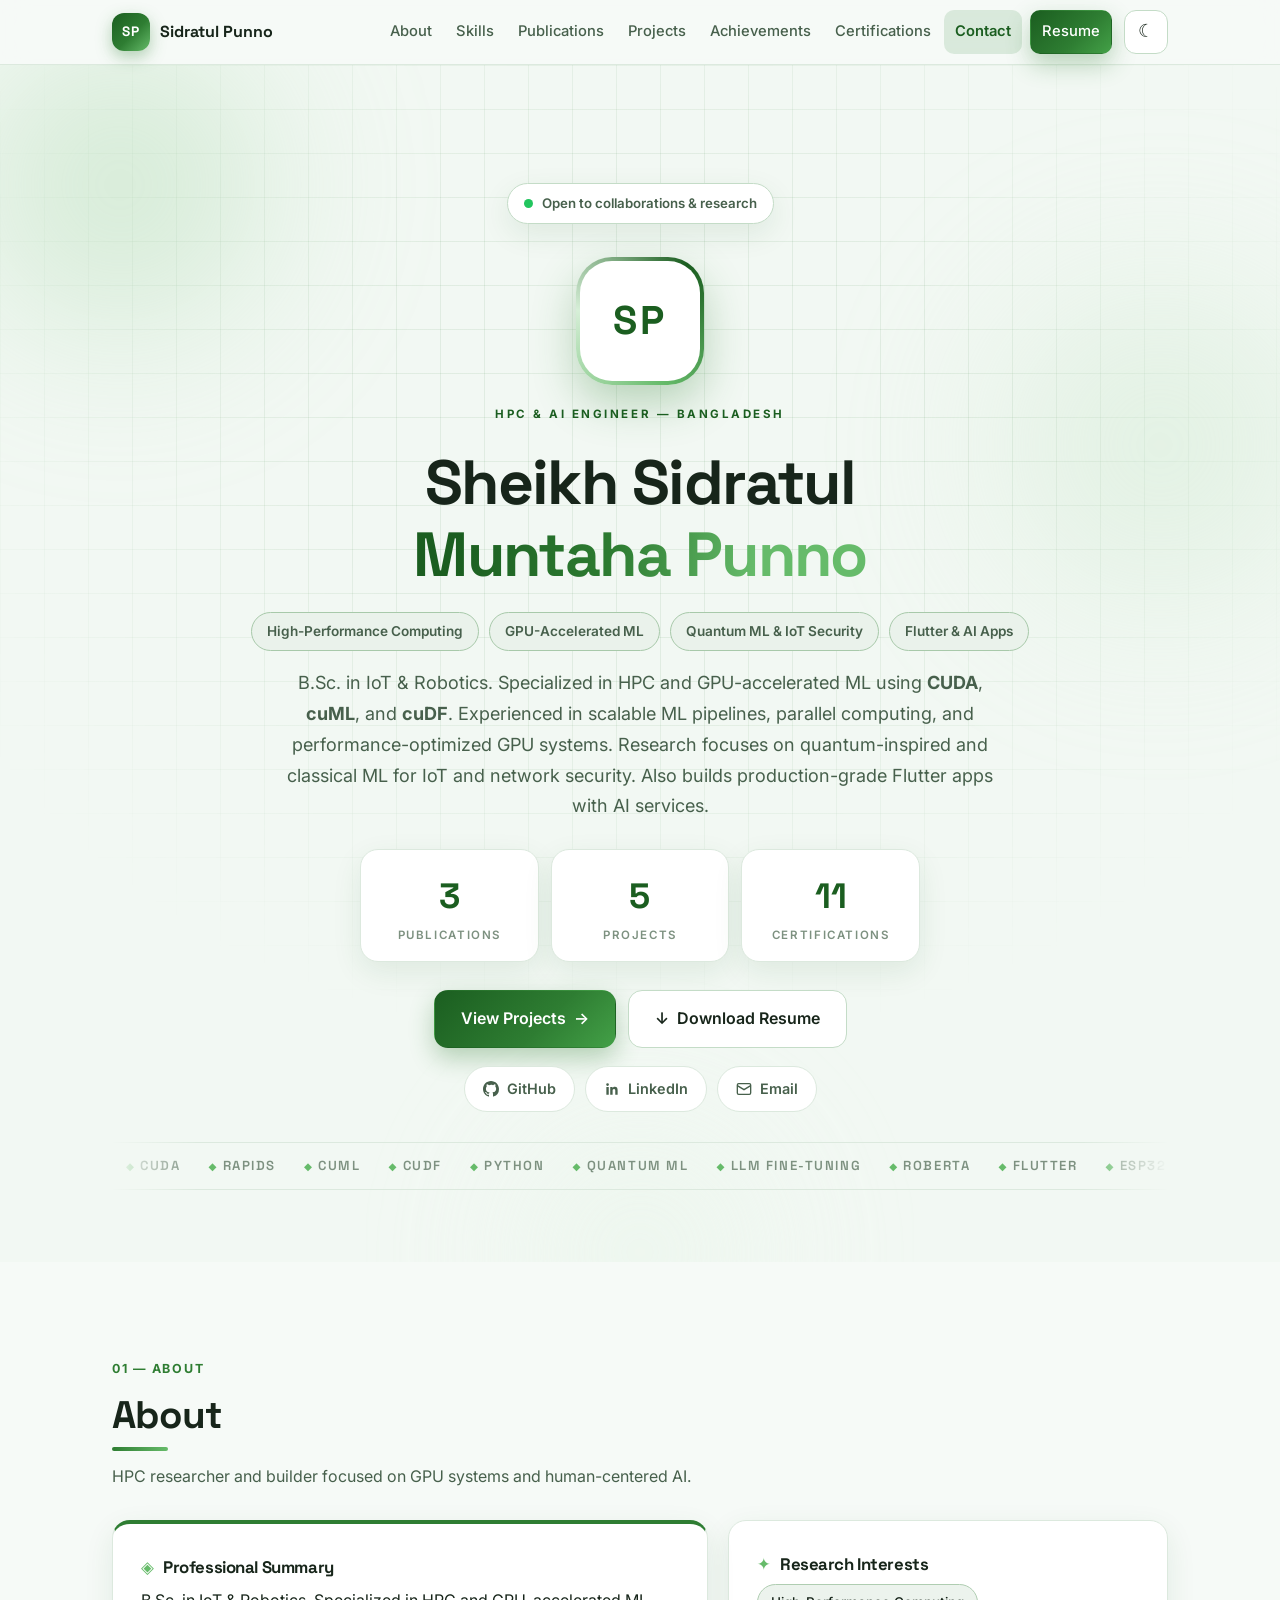
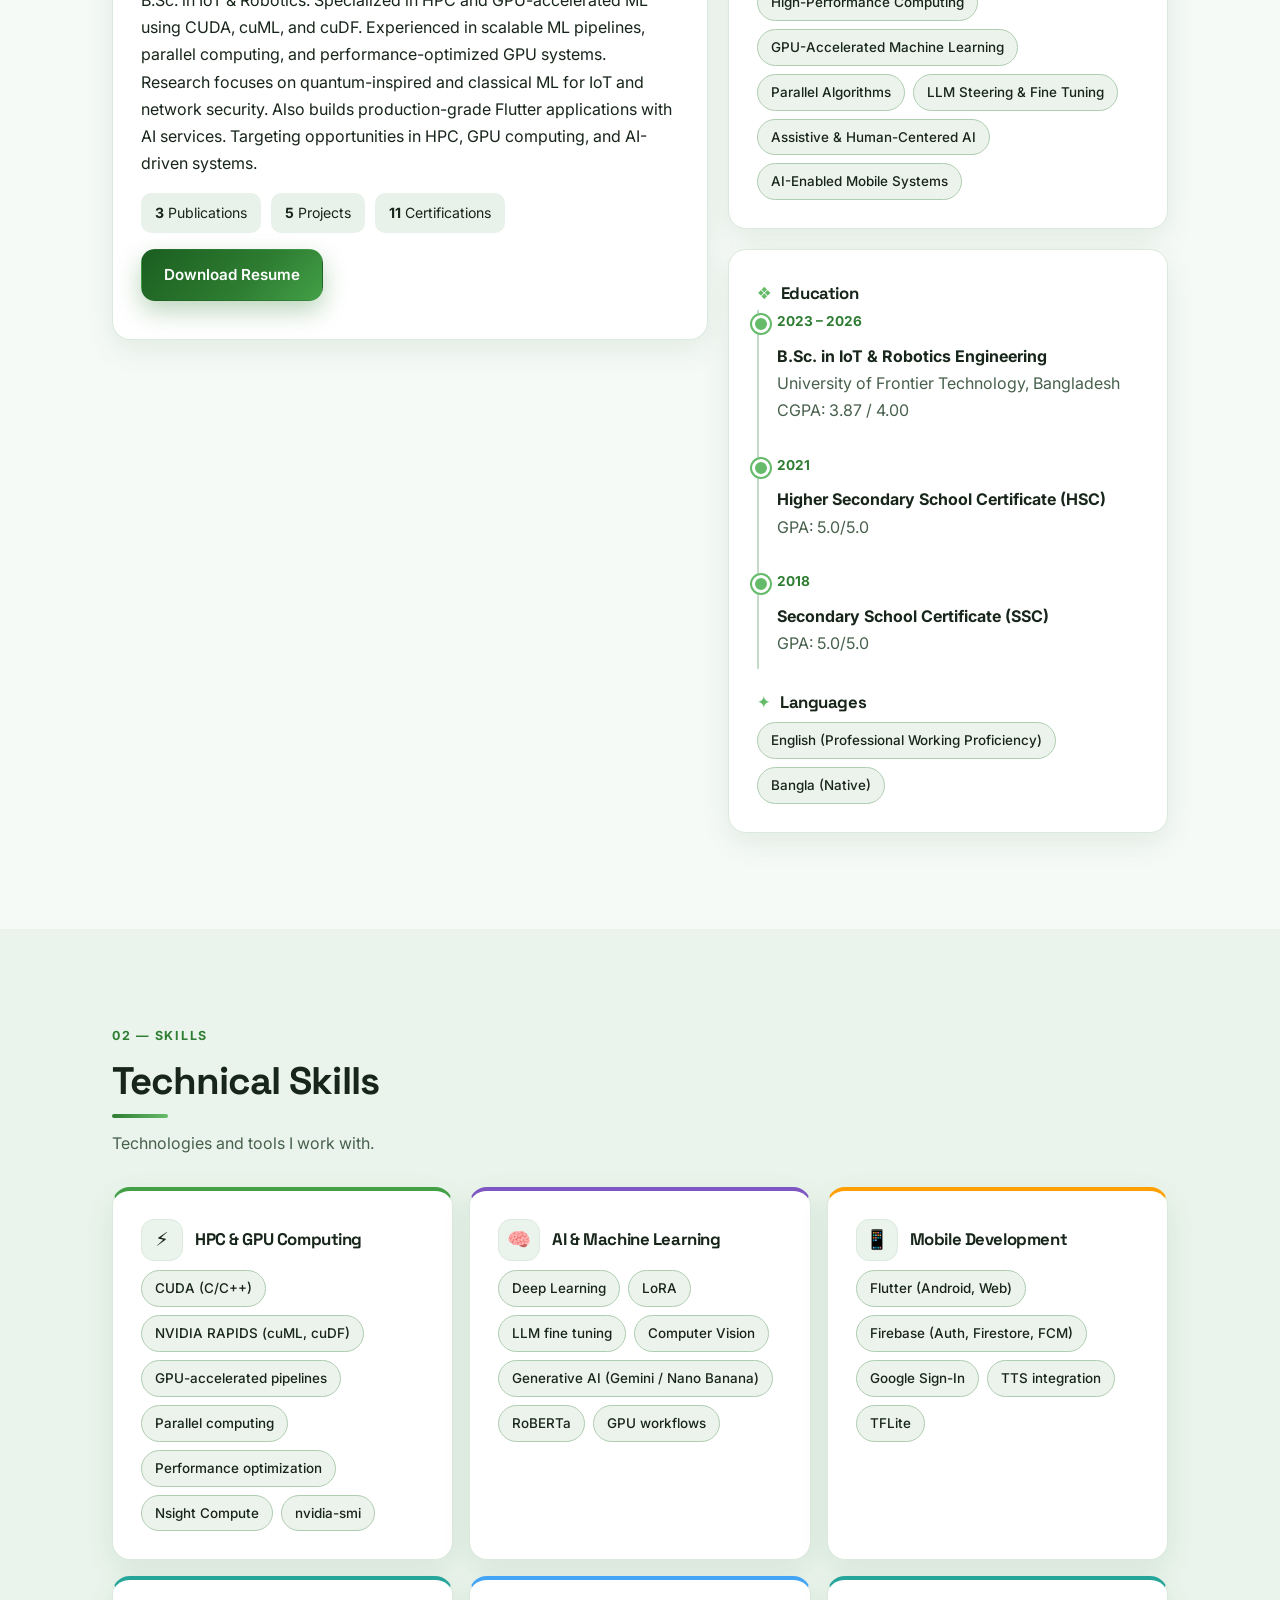
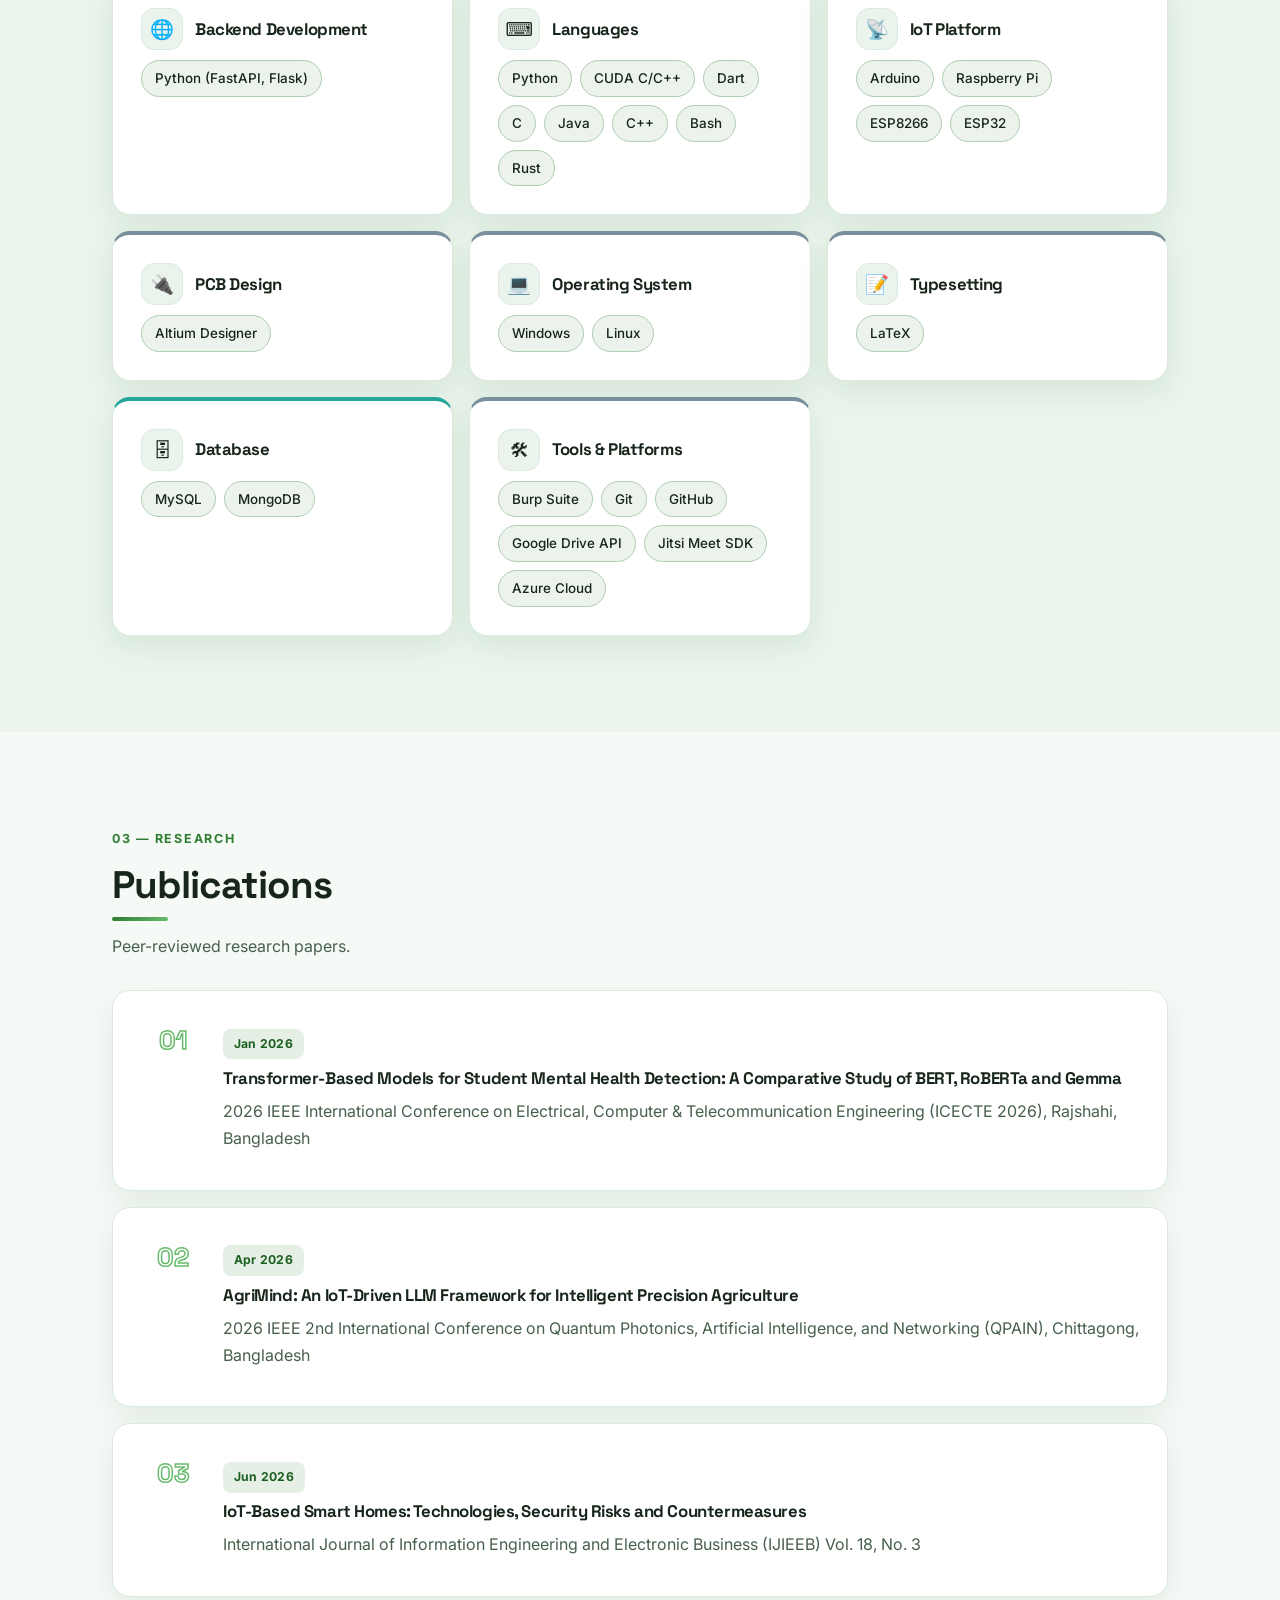
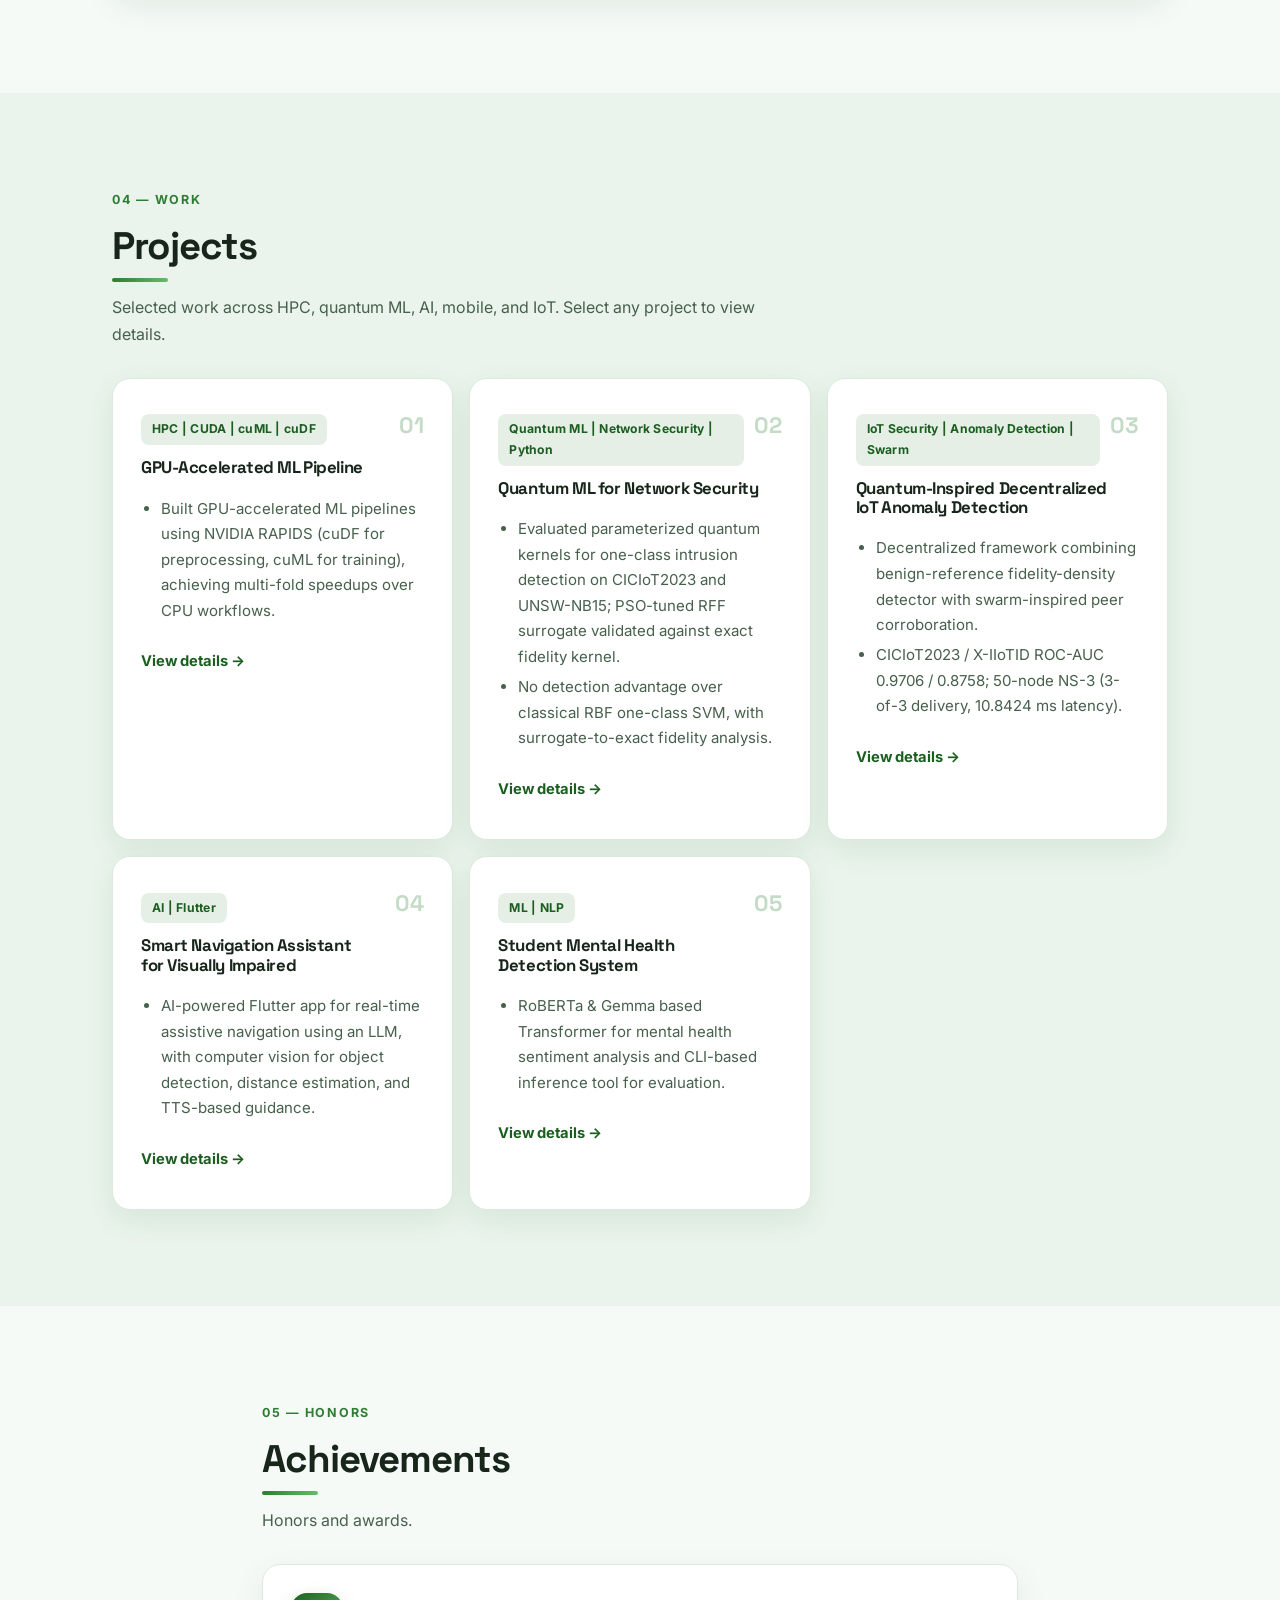
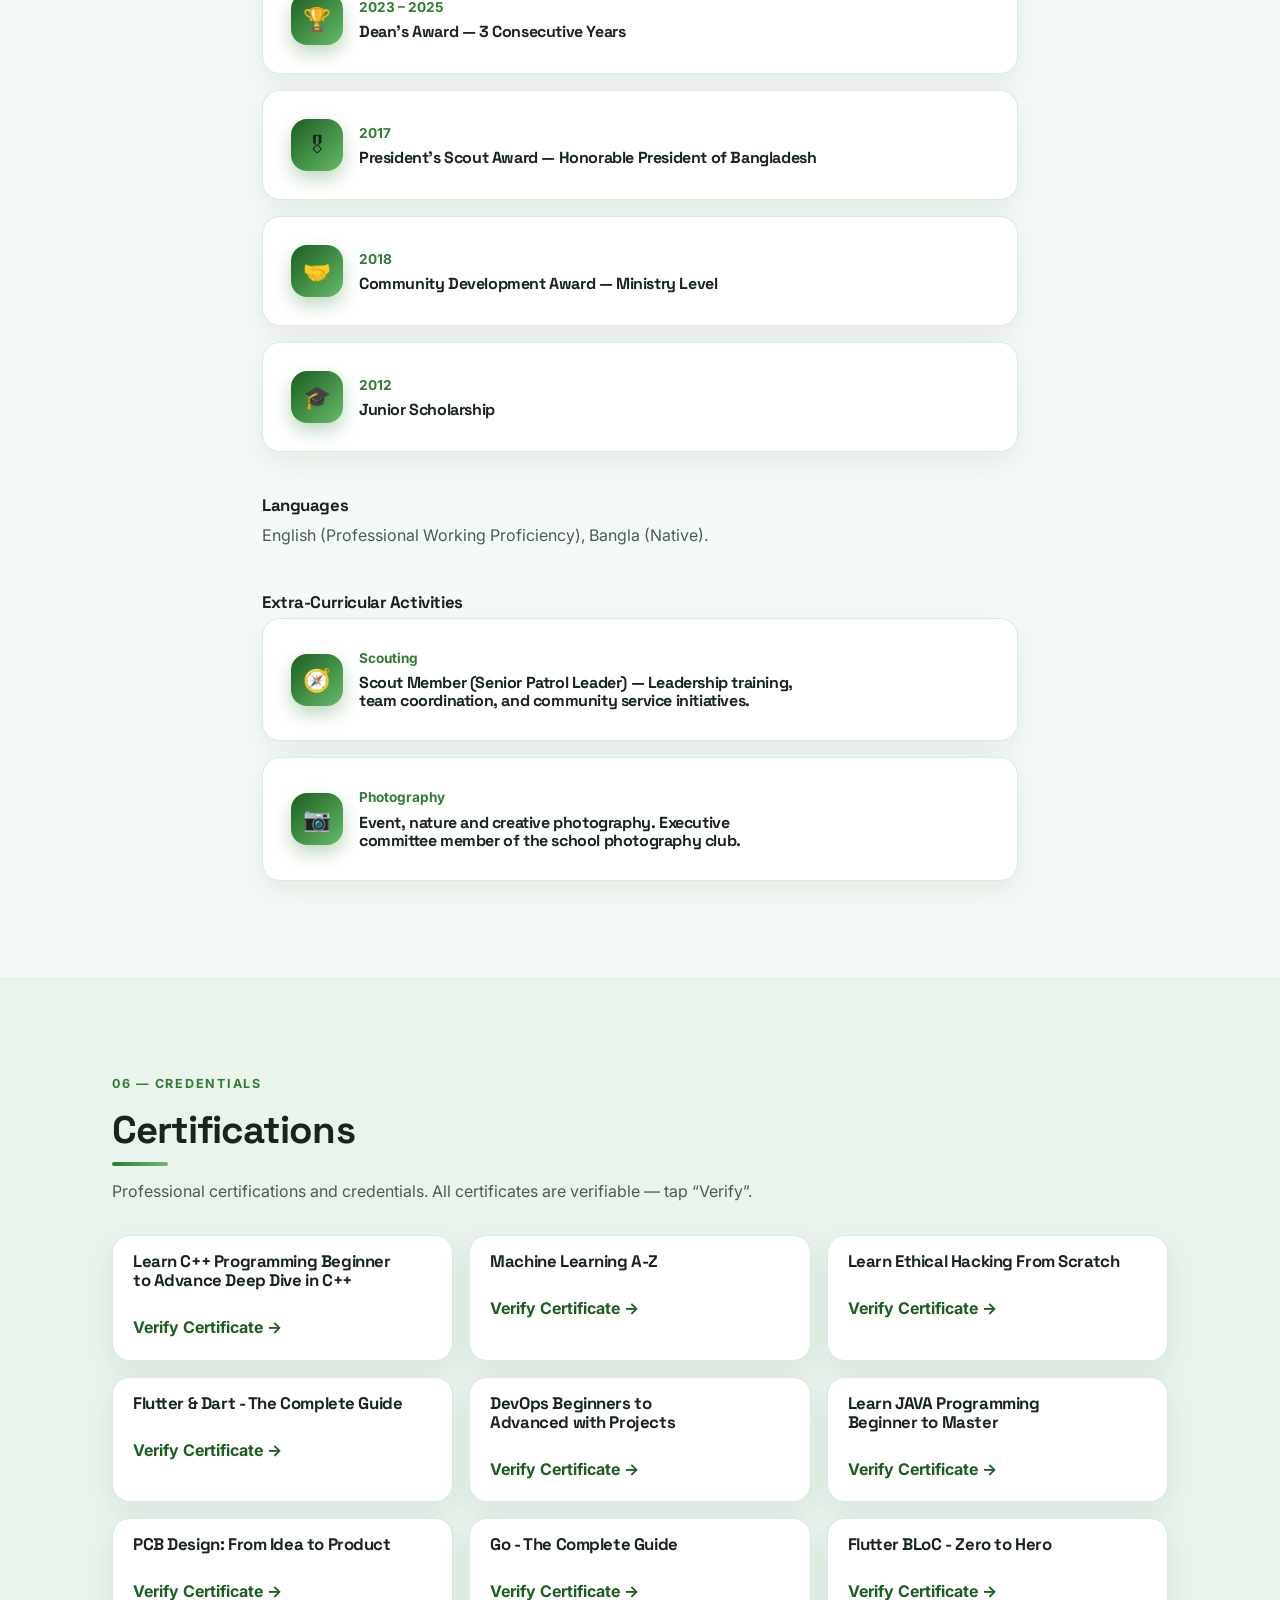
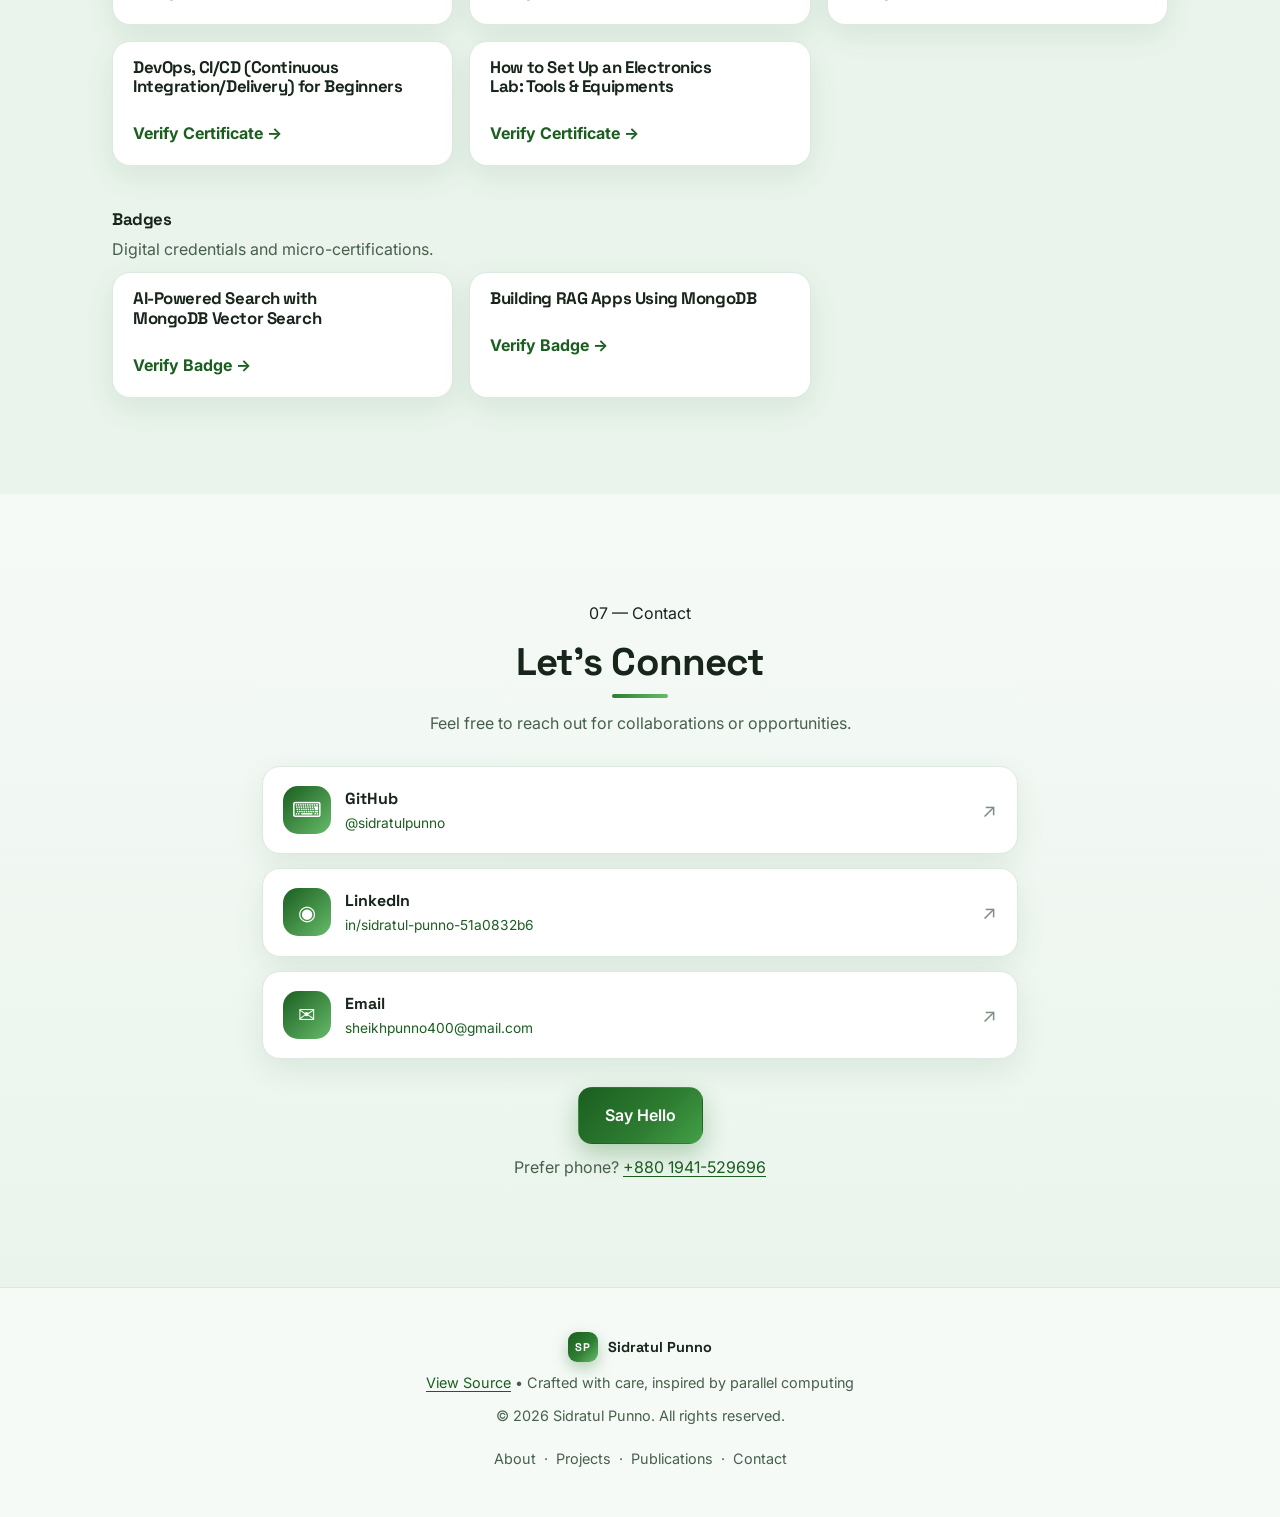
==== commit 93357d51: "change the project section" ====
--- a/seo_portfolio/index.html
+++ b/seo_portfolio/index.html
@@ -6,20 +6,20 @@
   <meta http-equiv="X-UA-Compatible" content="IE=edge" />
 
   <title>Sheikh Sidratul Muntaha Punno | HPC &amp; AI Engineer — CUDA, GPU ML, Flutter</title>
-  <meta name="description" content="Portfolio of Sheikh Sidratul Muntaha Punno, HPC & AI Engineer specializing in CUDA, NVIDIA RAPIDS (cuML, cuDF), GPU-accelerated ML, LLM fine-tuning, Flutter and IoT. 3 publications, 5 projects, IEEE research." />
-  <meta name="keywords" content="Sheikh Sidratul Muntaha Punno, HPC Engineer, AI Engineer, CUDA, NVIDIA RAPIDS, cuML, cuDF, GPU Machine Learning, LLM Fine Tuning, RoBERTa, Flutter Developer, IoT, Bangladesh, IEEE publication" />
+  <meta name="description" content="Portfolio of Sheikh Sidratul Muntaha Punno, B.Sc. in IoT & Robotics specializing in HPC and GPU-accelerated ML (CUDA, cuML, cuDF). Quantum-inspired ML for IoT and network security, scalable ML pipelines, Flutter AI apps. 3 publications, 5 projects." />
+  <meta name="keywords" content="Sheikh Sidratul Muntaha Punno, HPC Engineer, GPU Computing, CUDA, NVIDIA RAPIDS, cuML, cuDF, Quantum Machine Learning, Network Security, IoT Security, LLM Fine Tuning, RoBERTa, Flutter Developer, Bangladesh, IEEE publication" />
   <meta name="author" content="Sheikh Sidratul Muntaha Punno" />
   <meta name="robots" content="index, follow, max-image-preview:large, max-snippet:-1" />
   <meta name="revisit-after" content="7 days" />
   <meta name="rating" content="general" />
-  <link rel="canonical" href="https://sidratulpunno.github.io/" />
+  <link rel="canonical" href="https://sidratulpunno.github.io/portfolio/" />
 
   <meta property="og:type" content="profile" />
   <meta property="og:site_name" content="Sidratul Punno — Portfolio" />
   <meta property="og:title" content="Sheikh Sidratul Muntaha Punno | HPC & AI Engineer" />
-  <meta property="og:description" content="HPC & AI Engineer: CUDA, GPU-accelerated ML with RAPIDS, transformer NLP research, Flutter + IoT systems. IEEE published. View projects, publications, certifications." />
-  <meta property="og:url" content="https://sidratulpunno.github.io/" />
-  <meta property="og:image" content="https://sidratulpunno.github.io/assets/og-cover.png" />
+  <meta property="og:description" content="HPC & GPU-accelerated ML: CUDA, RAPIDS, quantum-inspired ML for IoT and network security, transformer NLP research, Flutter AI apps. IEEE published. View projects, publications, certifications." />
+  <meta property="og:url" content="https://sidratulpunno.github.io/portfolio/" />
+  <meta property="og:image" content="https://sidratulpunno.github.io/portfolio/assets/og-cover.png" />
   <meta property="og:image:alt" content="Portfolio cover — Sheikh Sidratul Muntaha Punno, HPC and AI Engineer" />
   <meta property="og:locale" content="en_US" />
   <meta property="profile:first_name" content="Sheikh Sidratul Muntaha" />
@@ -27,8 +27,8 @@
 
   <meta name="twitter:card" content="summary_large_image" />
   <meta name="twitter:title" content="Sheikh Sidratul Muntaha Punno | HPC & AI Engineer" />
-  <meta name="twitter:description" content="CUDA • RAPIDS • LLM fine-tuning • Flutter • IoT. IEEE published researcher. Explore projects and publications." />
-  <meta name="twitter:image" content="https://sidratulpunno.github.io/assets/og-cover.png" />
+  <meta name="twitter:description" content="CUDA • RAPIDS • Quantum ML • Network Security • LLM fine-tuning • Flutter • IoT. IEEE published researcher. Explore projects and publications." />
+  <meta name="twitter:image" content="https://sidratulpunno.github.io/portfolio/assets/og-cover.png" />
 
   <meta name="theme-color" content="#F5FAF6" media="(prefers-color-scheme: light)" />
   <meta name="theme-color" content="#0E1510" media="(prefers-color-scheme: dark)" />
@@ -49,14 +49,14 @@
     "@graph": [
       {
         "@type": "Person",
-        "@id": "https://sidratulpunno.github.io/#person",
+        "@id": "https://sidratulpunno.github.io/portfolio/#person",
         "name": "Sheikh Sidratul Muntaha Punno",
         "alternateName": "Sidratul Punno",
         "jobTitle": "HPC & AI Engineer",
-        "description": "Engineering student specializing in High Performance Computing (HPC) and GPU accelerated Machine Learning using CUDA, cuML, and cuDF. Experienced in scalable ML pipelines, parallel computing workflows, and production-grade Flutter apps with AI services.",
+        "description": "B.Sc. in IoT & Robotics. Specialized in HPC and GPU-accelerated ML using CUDA, cuML, and cuDF. Experienced in scalable ML pipelines, parallel computing, and performance-optimized GPU systems. Research focuses on quantum-inspired and classical ML for IoT and network security. Also builds production-grade Flutter applications with AI services.",
         "email": "mailto:sheikhpunno400@gmail.com",
         "telephone": "+8801941529696",
-        "url": "https://sidratulpunno.github.io/",
+        "url": "https://sidratulpunno.github.io/portfolio/",
         "sameAs": [
           "https://github.com/sidratulpunno",
           "https://linkedin.com/in/sidratul-punno-51a0832b6",
@@ -66,7 +66,7 @@
           "@type": "CollegeOrUniversity",
           "name": "University of Frontier Technology, Bangladesh"
         },
-        "knowsAbout": ["High-Performance Computing","CUDA C/C++","NVIDIA RAPIDS","cuML","cuDF","Deep Learning","LLM Fine Tuning","LoRA","Computer Vision","RoBERTa","Flutter","Firebase","FastAPI","IoT","ESP32"],
+        "knowsAbout": ["High-Performance Computing","CUDA C/C++","NVIDIA RAPIDS","cuML","cuDF","Nsight Compute","Parallel Computing","Quantum Machine Learning","Network Security","IoT Security","Deep Learning","LLM Fine Tuning","LoRA","Computer Vision","RoBERTa","Flutter","Firebase","FastAPI","Flask","Arduino","ESP32","ESP8266","Raspberry Pi","Altium Designer","MySQL","MongoDB"],
         "hasCredential": [
           {"@type": "EducationalOccupationalCredential","name": "Machine Learning A-Z — Udemy","url": "https://ude.my/UC-c6847dd9-c135-4118-a95c-620c3b6bb3c2"},
           {"@type": "EducationalOccupationalCredential","name": "Flutter & Dart - The Complete Guide — Udemy","url": "https://ude.my/UC-d38b33f6-9674-40b2-a319-cd64643928b5"},
@@ -75,49 +75,49 @@
       },
       {
         "@type": "WebSite",
-        "@id": "https://sidratulpunno.github.io/#website",
-        "url": "https://sidratulpunno.github.io/",
+        "@id": "https://sidratulpunno.github.io/portfolio/#website",
+        "url": "https://sidratulpunno.github.io/portfolio/",
         "name": "Sidratul Punno — HPC & AI Engineer Portfolio",
-        "author": {"@id": "https://sidratulpunno.github.io/#person"},
+        "author": {"@id": "https://sidratulpunno.github.io/portfolio/#person"},
         "inLanguage": "en"
       },
       {
         "@type": "ScholarlyArticle",
         "headline": "Transformer-Based Models for Student Mental Health Detection: A Comparative Study of BERT, RoBERTa and Gemma",
         "datePublished": "2026-01-01",
-        "author": {"@id": "https://sidratulpunno.github.io/#person"},
-        "publisher": {"@type": "Organization","name": "IEEE ICECTE 2026, Rajshahi, Bangladesh"}
+        "author": {"@id": "https://sidratulpunno.github.io/portfolio/#person"},
+        "publisher": {"@type": "Organization","name": "2026 IEEE International Conference on Electrical, Computer & Telecommunication Engineering (ICECTE 2026), Rajshahi, Bangladesh"}
       },
       {
         "@type": "ScholarlyArticle",
         "headline": "AgriMind: An IoT-Driven LLM Framework for Intelligent Precision Agriculture",
         "datePublished": "2026-04-01",
-        "author": {"@id": "https://sidratulpunno.github.io/#person"},
-        "publisher": {"@type": "Organization","name": "IEEE QPAIN 2026, Chittagong, Bangladesh"}
+        "author": {"@id": "https://sidratulpunno.github.io/portfolio/#person"},
+        "publisher": {"@type": "Organization","name": "2026 IEEE 2nd International Conference on Quantum Photonics, Artificial Intelligence, and Networking (QPAIN), Chittagong, Bangladesh"}
       },
       {
         "@type": "ScholarlyArticle",
         "headline": "IoT-Based Smart Homes: Technologies, Security Risks and Countermeasures",
         "datePublished": "2026-06-01",
-        "author": {"@id": "https://sidratulpunno.github.io/#person"},
+        "author": {"@id": "https://sidratulpunno.github.io/portfolio/#person"},
         "publisher": {"@type": "Organization","name": "International Journal of Information Engineering and Electronic Business (IJIEEB) Vol. 18, No. 3"}
       },
       {
         "@type": "ItemList",
         "name": "Selected Projects",
         "itemListElement": [
-          {"@type": "SoftwareSourceCode","position": 1,"name": "GPU-Accelerated ML Pipeline","programmingLanguage": ["CUDA","Python"],"description": "GPU-accelerated ML pipelines using NVIDIA RAPIDS, cuDF preprocessing, multi-fold training speedups vs CPU."},
-          {"@type": "SoftwareSourceCode","position": 2,"name": "Smart Navigation Assistant","programmingLanguage": ["Dart","Python"],"description": "AI-powered Flutter app for real-time assistive navigation with LLM, object detection, distance estimation, TTS guidance."},
-          {"@type": "SoftwareSourceCode","position": 3,"name": "Mental Health Detection","programmingLanguage": ["Python"],"description": "Transformer model (RoBERTa/Gemma) for mental health text classification with CLI inference."},
-          {"@type": "SoftwareSourceCode","position": 4,"name": "Video Conferencing App","programmingLanguage": ["Dart"],"description": "Real-time video conferencing with Jitsi Meet SDK, Firebase auth, real-time chat."},
-          {"@type": "SoftwareSourceCode","position": 5,"name": "Smart Door Lock System","programmingLanguage": ["C++"],"description": "Cloud-connected ESP32 security system with remote monitoring and access control."}
+          {"@type": "SoftwareSourceCode","position": 1,"name": "GPU-Accelerated ML Pipeline","programmingLanguage": ["CUDA","Python"],"description": "GPU-accelerated ML pipelines using NVIDIA RAPIDS (cuDF for preprocessing, cuML for training), multi-fold speedups over CPU workflows."},
+          {"@type": "SoftwareSourceCode","position": 2,"name": "Quantum ML for Network Security","programmingLanguage": ["Python"],"description": "Parameterized quantum kernels for one-class intrusion detection on CICIoT2023 and UNSW-NB15; PSO-tuned RFF surrogate validated against exact fidelity kernel."},
+          {"@type": "SoftwareSourceCode","position": 3,"name": "Quantum-Inspired Decentralized IoT Anomaly Detection","programmingLanguage": ["Python"],"description": "Decentralized anomaly detection with benign-reference fidelity-density detector and swarm peer corroboration; ROC-AUC 0.9706/0.8758, 50-node NS-3 validation."},
+          {"@type": "SoftwareSourceCode","position": 4,"name": "Smart Navigation Assistant for Visually Impaired","programmingLanguage": ["Dart","Python"],"description": "AI-powered Flutter app for real-time assistive navigation with LLM, object detection, distance estimation, TTS guidance."},
+          {"@type": "SoftwareSourceCode","position": 5,"name": "Student Mental Health Detection System","programmingLanguage": ["Python"],"description": "RoBERTa and Gemma transformer for mental health sentiment analysis with CLI inference tool."}
         ]
       },
       {
         "@type": "FAQPage",
         "mainEntity": [
-          {"@type": "Question","name": "Who is Sheikh Sidratul Muntaha Punno?","acceptedAnswer": {"@type": "Answer","text": "Sheikh Sidratul Muntaha Punno is an HPC & AI Engineer and IoT & Robotics Engineering undergraduate (University of Frontier Technology, Bangladesh, CGPA 3.84/4.00) specializing in CUDA, GPU-accelerated ML, LLM fine-tuning, Flutter and IoT."}},
-          {"@type": "Question","name": "What are his core technical skills?","acceptedAnswer": {"@type": "Answer","text": "CUDA C/C++, NVIDIA RAPIDS (cuML, cuDF), Nsight Compute, Deep Learning, LoRA, LLM fine-tuning, RoBERTa, Computer Vision, Flutter, Firebase, TFLite, Python, Dart, FastAPI, ESP32, Docker, Linux."}},
+          {"@type": "Question","name": "Who is Sheikh Sidratul Muntaha Punno?","acceptedAnswer": {"@type": "Answer","text": "Sheikh Sidratul Muntaha Punno is a B.Sc. in IoT & Robotics Engineering graduate (University of Frontier Technology, Bangladesh, CGPA 3.87/4.00) specializing in HPC, GPU-accelerated ML with CUDA/cuML/cuDF, and quantum-inspired ML for IoT and network security."}},
+          {"@type": "Question","name": "What are his core technical skills?","acceptedAnswer": {"@type": "Answer","text": "CUDA (C/C++), NVIDIA RAPIDS (cuML, cuDF), Nsight Compute, nvidia-smi, Deep Learning, LoRA, LLM fine-tuning, RoBERTa, Computer Vision, Generative AI, Flutter, Firebase, FastAPI, Flask, Python, Dart, C, Java, C++, Bash, Rust, Arduino, ESP32, ESP8266, Raspberry Pi, Altium Designer, MySQL, MongoDB, Burp Suite, Git, Azure."}},
           {"@type": "Question","name": "How to contact Sidratul Punno?","acceptedAnswer": {"@type": "Answer","text": "Email sheikhpunno400@gmail.com, GitHub github.com/sidratulpunno, LinkedIn linkedin.com/in/sidratul-punno-51a0832b6, phone +8801941529696."}}
         ]
       }
@@ -165,14 +165,15 @@
         <ul class="hero-pills" aria-label="Focus areas">
           <li>High-Performance Computing</li>
           <li>GPU-Accelerated ML</li>
-          <li>Flutter &amp; IoT</li>
+          <li>Quantum ML &amp; IoT Security</li>
+          <li>Flutter &amp; AI Apps</li>
         </ul>
-        <p class="lede">Engineering student specializing in High Performance Computing and GPU accelerated Machine Learning using <strong>CUDA</strong>, <strong>cuML</strong>, and <strong>cuDF</strong>. I design scalable ML pipelines, parallel computing workflows, and performance-optimized GPU systems — plus production-grade Flutter apps integrated with AI services.</p>
+        <p class="lede">B.Sc. in IoT &amp; Robotics. Specialized in HPC and GPU-accelerated ML using <strong>CUDA</strong>, <strong>cuML</strong>, and <strong>cuDF</strong>. Experienced in scalable ML pipelines, parallel computing, and performance-optimized GPU systems. Research focuses on quantum-inspired and classical ML for IoT and network security. Also builds production-grade Flutter apps with AI services.</p>
 
         <dl class="stats" aria-label="Portfolio at a glance">
           <div class="stat"><dd>3</dd><dt>Publications</dt></div>
           <div class="stat"><dd>5</dd><dt>Projects</dt></div>
-          <div class="stat"><dd>14</dd><dt>Certifications</dt></div>
+          <div class="stat"><dd>11</dd><dt>Certifications</dt></div>
         </dl>
 
         <div class="cta-row">
@@ -204,10 +205,10 @@
         <div class="ticker" aria-label="Core technologies">
           <div class="ticker-track">
             <ul aria-hidden="false">
-              <li>CUDA</li><li>RAPIDS</li><li>cuML</li><li>cuDF</li><li>Python</li><li>LLM Fine-Tuning</li><li>RoBERTa</li><li>Flutter</li><li>ESP32</li><li>Docker</li>
+              <li>CUDA</li><li>RAPIDS</li><li>cuML</li><li>cuDF</li><li>Python</li><li>Quantum ML</li><li>LLM Fine-Tuning</li><li>RoBERTa</li><li>Flutter</li><li>ESP32</li>
             </ul>
             <ul aria-hidden="true">
-              <li>CUDA</li><li>RAPIDS</li><li>cuML</li><li>cuDF</li><li>Python</li><li>LLM Fine-Tuning</li><li>RoBERTa</li><li>Flutter</li><li>ESP32</li><li>Docker</li>
+              <li>CUDA</li><li>RAPIDS</li><li>cuML</li><li>cuDF</li><li>Python</li><li>Quantum ML</li><li>LLM Fine-Tuning</li><li>RoBERTa</li><li>Flutter</li><li>ESP32</li>
             </ul>
           </div>
         </div>
@@ -225,12 +226,12 @@
         </div>
         <div class="grid-2">
           <article class="card card-feature">
-            <h3><span class="icon-dot" aria-hidden="true">◈</span> Summary</h3>
-            <p>Engineering student specializing in High Performance Computing (HPC) and GPU accelerated Machine Learning using CUDA, cuML, and cuDF. Experienced in designing scalable ML pipelines, parallel computing workflows, and performance-optimized GPU systems. Also proficient in building production-grade Flutter applications integrated with AI services.</p>
+            <h3><span class="icon-dot" aria-hidden="true">◈</span> Professional Summary</h3>
+            <p>B.Sc. in IoT &amp; Robotics. Specialized in HPC and GPU-accelerated ML using CUDA, cuML, and cuDF. Experienced in scalable ML pipelines, parallel computing, and performance-optimized GPU systems. Research focuses on quantum-inspired and classical ML for IoT and network security. Also builds production-grade Flutter applications with AI services. Targeting opportunities in HPC, GPU computing, and AI-driven systems.</p>
             <ul class="inline-stats" aria-label="Highlights">
               <li><strong>3</strong> Publications</li>
               <li><strong>5</strong> Projects</li>
-              <li><strong>14</strong> Certifications</li>
+              <li><strong>11</strong> Certifications</li>
             </ul>
             <p><a class="btn btn-primary" href="https://drive.google.com/file/d/1nR40C2p7q3Zfxd9ihVOl7iD_vItlwAI3/view" target="_blank" rel="noopener">Download Resume</a></p>
           </article>
@@ -251,17 +252,22 @@
               <ol class="timeline">
                 <li>
                   <p class="t-date"><time datetime="2023">2023</time> – <time datetime="2026">2026</time></p>
-                  <p><strong>B.Sc. in IoT &amp; Robotics Engineering</strong><br /><span class="muted">University of Frontier Technology, Bangladesh</span><br /><span class="muted">CGPA (7th Sem): 3.84 / 4.00</span></p>
+                  <p><strong>B.Sc. in IoT &amp; Robotics Engineering</strong><br /><span class="muted">University of Frontier Technology, Bangladesh</span><br /><span class="muted">CGPA: 3.87 / 4.00</span></p>
                 </li>
                 <li>
                   <p class="t-date"><time datetime="2021">2021</time></p>
-                  <p><strong>Higher Secondary School Certificate</strong><br /><span class="muted">GPA: 5.0/5.0</span></p>
+                  <p><strong>Higher Secondary School Certificate (HSC)</strong><br /><span class="muted">GPA: 5.0/5.0</span></p>
                 </li>
                 <li>
                   <p class="t-date"><time datetime="2018">2018</time></p>
-                  <p><strong>Secondary School Certificate</strong><br /><span class="muted">GPA: 5.0/5.0</span></p>
+                  <p><strong>Secondary School Certificate (SSC)</strong><br /><span class="muted">GPA: 5.0/5.0</span></p>
                 </li>
               </ol>
+              <h3 style="margin-top:1.5rem"><span class="icon-dot" aria-hidden="true">✦</span> Languages</h3>
+              <ul class="chips" aria-label="Languages">
+                <li>English (Professional Working Proficiency)</li>
+                <li>Bangla (Native)</li>
+              </ul>
             </article>
           </div>
         </div>
@@ -278,12 +284,17 @@
           <p class="section-sub">Technologies and tools I work with.</p>
         </div>
         <div class="card-grid">
-          <article class="card skill s-green"><div class="skill-top"><span class="skill-icon" aria-hidden="true">⚡</span><h3>HPC &amp; GPU Computing</h3></div><ul class="chips"><li>CUDA C/C++</li><li>NVIDIA RAPIDS</li><li>cuML</li><li>cuDF</li><li>Nsight Compute</li></ul></article>
-          <article class="card skill s-violet"><div class="skill-top"><span class="skill-icon" aria-hidden="true">🧠</span><h3>AI &amp; Machine Learning</h3></div><ul class="chips"><li>Deep Learning</li><li>LoRA</li><li>LLM Fine Tuning</li><li>Computer Vision</li><li>RoBERTa</li></ul></article>
-          <article class="card skill s-amber"><div class="skill-top"><span class="skill-icon" aria-hidden="true">📱</span><h3>Mobile Development</h3></div><ul class="chips"><li>Flutter</li><li>Firebase</li><li>TFLite</li></ul></article>
-          <article class="card skill s-blue"><div class="skill-top"><span class="skill-icon" aria-hidden="true">⌨</span><h3>Languages</h3></div><ul class="chips"><li>Python</li><li>CUDA C/C++</li><li>Dart</li><li>C</li><li>C++</li><li>Rust</li></ul></article>
-          <article class="card skill s-teal"><div class="skill-top"><span class="skill-icon" aria-hidden="true">🌐</span><h3>Backend &amp; IoT</h3></div><ul class="chips"><li>FastAPI</li><li>Flask</li><li>Arduino</li><li>ESP32</li><li>Raspberry Pi</li></ul></article>
-          <article class="card skill s-slate"><div class="skill-top"><span class="skill-icon" aria-hidden="true">🛠</span><h3>Tools &amp; Platforms</h3></div><ul class="chips"><li>Git</li><li>Docker</li><li>Linux</li><li>Azure</li><li>Altium</li></ul></article>
+          <article class="card skill s-green"><div class="skill-top"><span class="skill-icon" aria-hidden="true">⚡</span><h3>HPC &amp; GPU Computing</h3></div><ul class="chips"><li>CUDA (C/C++)</li><li>NVIDIA RAPIDS (cuML, cuDF)</li><li>GPU-accelerated pipelines</li><li>Parallel computing</li><li>Performance optimization</li><li>Nsight Compute</li><li>nvidia-smi</li></ul></article>
+          <article class="card skill s-violet"><div class="skill-top"><span class="skill-icon" aria-hidden="true">🧠</span><h3>AI &amp; Machine Learning</h3></div><ul class="chips"><li>Deep Learning</li><li>LoRA</li><li>LLM fine tuning</li><li>Computer Vision</li><li>Generative AI (Gemini / Nano Banana)</li><li>RoBERTa</li><li>GPU workflows</li></ul></article>
+          <article class="card skill s-amber"><div class="skill-top"><span class="skill-icon" aria-hidden="true">📱</span><h3>Mobile Development</h3></div><ul class="chips"><li>Flutter (Android, Web)</li><li>Firebase (Auth, Firestore, FCM)</li><li>Google Sign-In</li><li>TTS integration</li><li>TFLite</li></ul></article>
+          <article class="card skill s-teal"><div class="skill-top"><span class="skill-icon" aria-hidden="true">🌐</span><h3>Backend Development</h3></div><ul class="chips"><li>Python (FastAPI, Flask)</li></ul></article>
+          <article class="card skill s-blue"><div class="skill-top"><span class="skill-icon" aria-hidden="true">⌨</span><h3>Languages</h3></div><ul class="chips"><li>Python</li><li>CUDA C/C++</li><li>Dart</li><li>C</li><li>Java</li><li>C++</li><li>Bash</li><li>Rust</li></ul></article>
+          <article class="card skill s-teal"><div class="skill-top"><span class="skill-icon" aria-hidden="true">📡</span><h3>IoT Platform</h3></div><ul class="chips"><li>Arduino</li><li>Raspberry Pi</li><li>ESP8266</li><li>ESP32</li></ul></article>
+          <article class="card skill s-slate"><div class="skill-top"><span class="skill-icon" aria-hidden="true">🔌</span><h3>PCB Design</h3></div><ul class="chips"><li>Altium Designer</li></ul></article>
+          <article class="card skill s-slate"><div class="skill-top"><span class="skill-icon" aria-hidden="true">💻</span><h3>Operating System</h3></div><ul class="chips"><li>Windows</li><li>Linux</li></ul></article>
+          <article class="card skill s-slate"><div class="skill-top"><span class="skill-icon" aria-hidden="true">📝</span><h3>Typesetting</h3></div><ul class="chips"><li>LaTeX</li></ul></article>
+          <article class="card skill s-teal"><div class="skill-top"><span class="skill-icon" aria-hidden="true">🗄</span><h3>Database</h3></div><ul class="chips"><li>MySQL</li><li>MongoDB</li></ul></article>
+          <article class="card skill s-slate"><div class="skill-top"><span class="skill-icon" aria-hidden="true">🛠</span><h3>Tools &amp; Platforms</h3></div><ul class="chips"><li>Burp Suite</li><li>Git</li><li>GitHub</li><li>Google Drive API</li><li>Jitsi Meet SDK</li><li>Azure Cloud</li></ul></article>
         </div>
       </div>
     </section>
@@ -304,7 +315,7 @@
               <div>
                 <p><time class="badge" datetime="2026-01">Jan 2026</time></p>
                 <h3>Transformer-Based Models for Student Mental Health Detection: A Comparative Study of BERT, RoBERTa and Gemma</h3>
-                <p class="muted">IEEE ICECTE 2026, Rajshahi, Bangladesh</p>
+                <p class="muted">2026 IEEE International Conference on Electrical, Computer &amp; Telecommunication Engineering (ICECTE 2026), Rajshahi, Bangladesh</p>
               </div>
             </article>
           </li>
@@ -314,7 +325,7 @@
               <div>
                 <p><time class="badge" datetime="2026-04">Apr 2026</time></p>
                 <h3>AgriMind: An IoT-Driven LLM Framework for Intelligent Precision Agriculture</h3>
-                <p class="muted">IEEE QPAIN 2026, Chittagong, Bangladesh</p>
+                <p class="muted">2026 IEEE 2nd International Conference on Quantum Photonics, Artificial Intelligence, and Networking (QPAIN), Chittagong, Bangladesh</p>
               </div>
             </article>
           </li>
@@ -339,54 +350,50 @@
           <p class="section-index">04 — Work</p>
           <h2 id="projects-title">Projects</h2>
           <span class="sec-bar" aria-hidden="true"></span>
-          <p class="section-sub">Selected work across HPC, AI, mobile, and IoT. Select any project to view details.</p>
+          <p class="section-sub">Selected work across HPC, quantum ML, AI, mobile, and IoT. Select any project to view details.</p>
         </div>
         <div class="card-grid projects">
           <article class="card project" data-project="gpu-pipeline" tabindex="0" aria-haspopup="dialog">
-            <div class="proj-head"><p class="badge">CUDA | cuML | cuDF</p><span class="proj-num" aria-hidden="true">01</span></div>
+            <div class="proj-head"><p class="badge">HPC | CUDA | cuML | cuDF</p><span class="proj-num" aria-hidden="true">01</span></div>
             <h3>GPU-Accelerated ML Pipeline</h3>
             <ul>
-              <li>GPU-accelerated ML pipelines using NVIDIA RAPIDS ecosystem</li>
-              <li>cuDF for large-scale GPU data preprocessing</li>
-              <li>Multi-fold training speedups vs CPU-based workflows</li>
+              <li>Built GPU-accelerated ML pipelines using NVIDIA RAPIDS (cuDF for preprocessing, cuML for training), achieving multi-fold speedups over CPU workflows.</li>
             </ul>
             <button class="proj-open" data-project="gpu-pipeline" type="button">View details <span aria-hidden="true">→</span></button>
           </article>
+          <article class="card project" data-project="quantum-ml" tabindex="0" aria-haspopup="dialog">
+            <div class="proj-head"><p class="badge">Quantum ML | Network Security | Python</p><span class="proj-num" aria-hidden="true">02</span></div>
+            <h3>Quantum ML for Network Security</h3>
+            <ul>
+              <li>Evaluated parameterized quantum kernels for one-class intrusion detection on CICIoT2023 and UNSW-NB15; PSO-tuned RFF surrogate validated against exact fidelity kernel.</li>
+              <li>No detection advantage over classical RBF one-class SVM, with surrogate-to-exact fidelity analysis.</li>
+            </ul>
+            <button class="proj-open" data-project="quantum-ml" type="button">View details <span aria-hidden="true">→</span></button>
+          </article>
+          <article class="card project" data-project="quantum-iot" tabindex="0" aria-haspopup="dialog">
+            <div class="proj-head"><p class="badge">IoT Security | Anomaly Detection | Swarm</p><span class="proj-num" aria-hidden="true">03</span></div>
+            <h3>Quantum-Inspired Decentralized IoT Anomaly Detection</h3>
+            <ul>
+              <li>Decentralized framework combining benign-reference fidelity-density detector with swarm-inspired peer corroboration.</li>
+              <li>CICIoT2023 / X-IIoTID ROC-AUC 0.9706 / 0.8758; 50-node NS-3 (3-of-3 delivery, 10.8424 ms latency).</li>
+            </ul>
+            <button class="proj-open" data-project="quantum-iot" type="button">View details <span aria-hidden="true">→</span></button>
+          </article>
           <article class="card project" data-project="smart-nav" tabindex="0" aria-haspopup="dialog">
-            <div class="proj-head"><p class="badge">AI | Flutter | CV</p><span class="proj-num" aria-hidden="true">02</span></div>
-            <h3>Smart Navigation Assistant</h3>
+            <div class="proj-head"><p class="badge">AI | Flutter</p><span class="proj-num" aria-hidden="true">04</span></div>
+            <h3>Smart Navigation Assistant for Visually Impaired</h3>
             <ul>
-              <li>AI-powered Flutter app for real-time assistive navigation with LLM</li>
-              <li>Object detection, distance estimation, and TTS-based guidance</li>
+              <li>AI-powered Flutter app for real-time assistive navigation using an LLM, with computer vision for object detection, distance estimation, and TTS-based guidance.</li>
             </ul>
             <button class="proj-open" data-project="smart-nav" type="button">View details <span aria-hidden="true">→</span></button>
           </article>
           <article class="card project" data-project="mental-health" tabindex="0" aria-haspopup="dialog">
-            <div class="proj-head"><p class="badge">NLP | RoBERTa | Gemma</p><span class="proj-num" aria-hidden="true">03</span></div>
-            <h3>Mental Health Detection</h3>
+            <div class="proj-head"><p class="badge">ML | NLP</p><span class="proj-num" aria-hidden="true">05</span></div>
+            <h3>Student Mental Health Detection System</h3>
             <ul>
-              <li>Transformer model for mental health text classification</li>
-              <li>CLI-based inference for streamlined testing evaluation</li>
+              <li>RoBERTa &amp; Gemma based Transformer for mental health sentiment analysis and CLI-based inference tool for evaluation.</li>
             </ul>
             <button class="proj-open" data-project="mental-health" type="button">View details <span aria-hidden="true">→</span></button>
-          </article>
-          <article class="card project" data-project="video-conf" tabindex="0" aria-haspopup="dialog">
-            <div class="proj-head"><p class="badge">Flutter | Firebase | Jitsi</p><span class="proj-num" aria-hidden="true">04</span></div>
-            <h3>Video Conferencing App</h3>
-            <ul>
-              <li>Real-time video conferencing with Jitsi Meet SDK</li>
-              <li>Firebase auth, real-time chat, and meeting management</li>
-            </ul>
-            <button class="proj-open" data-project="video-conf" type="button">View details <span aria-hidden="true">→</span></button>
-          </article>
-          <article class="card project" data-project="door-lock" tabindex="0" aria-haspopup="dialog">
-            <div class="proj-head"><p class="badge">IoT | ESP32</p><span class="proj-num" aria-hidden="true">05</span></div>
-            <h3>Smart Door Lock System</h3>
-            <ul>
-              <li>Cloud-connected security system with ESP32 microcontroller</li>
-              <li>Remote monitoring and secure access control via IoT</li>
-            </ul>
-            <button class="proj-open" data-project="door-lock" type="button">View details <span aria-hidden="true">→</span></button>
           </article>
         </div>
       </div>
@@ -407,6 +414,13 @@
           <li class="card ach"><span class="ach-icon" aria-hidden="true">🤝</span><div><p class="t-date"><time datetime="2018">2018</time></p><h3>Community Development Award — Ministry Level</h3></div></li>
           <li class="card ach"><span class="ach-icon" aria-hidden="true">🎓</span><div><p class="t-date"><time datetime="2012">2012</time></p><h3>Junior Scholarship</h3></div></li>
         </ul>
+        <h3 class="badges-title">Languages</h3>
+        <p class="section-sub">English (Professional Working Proficiency), Bangla (Native).</p>
+        <h3 class="badges-title">Extra-Curricular Activities</h3>
+        <ul class="stack achievements">
+          <li class="card ach"><span class="ach-icon" aria-hidden="true">🧭</span><div><p class="t-date">Scouting</p><h3>Scout Member (Senior Patrol Leader) — Leadership training, team coordination, and community service initiatives.</h3></div></li>
+          <li class="card ach"><span class="ach-icon" aria-hidden="true">📷</span><div><p class="t-date">Photography</p><h3>Event, nature and creative photography. Executive committee member of the school photography club.</h3></div></li>
+        </ul>
       </div>
     </section>
 
@@ -422,7 +436,7 @@
         <div class="card-grid cert-grid">
           <article class="card cert">
             <div class="cert-img"><img src="https://udemy-certificate.s3.amazonaws.com/image/UC-780d24b1-eedd-4870-a91e-a4a74f4f6e9f.jpg" alt="Certificate: Learn C++ Programming Beginner to Advance Deep Dive in C++" loading="lazy" width="640" height="400" onerror="this.closest('.cert-img').style.display='none'" /></div>
-            <h3>Learn C++ Programming Beginner to Advance</h3>
+            <h3>Learn C++ Programming Beginner to Advance Deep Dive in C++</h3>
             <p><a class="verify" href="https://ude.my/UC-780d24b1-eedd-4870-a91e-a4a74f4f6e9f" target="_blank" rel="noopener">Verify Certificate →</a></p>
           </article>
           <article class="card cert">
@@ -467,23 +481,13 @@
           </article>
           <article class="card cert">
             <div class="cert-img"><img src="https://udemy-certificate.s3.amazonaws.com/image/UC-5a2f1bbf-d4d8-4b75-a1d2-6b4d79ba800e.jpg" alt="Certificate: DevOps CI/CD for Beginners" loading="lazy" width="640" height="400" onerror="this.closest('.cert-img').style.display='none'" /></div>
-            <h3>DevOps, CI/CD for Beginners</h3>
+            <h3>DevOps, CI/CD (Continuous Integration/Delivery) for Beginners</h3>
             <p><a class="verify" href="https://ude.my/UC-5a2f1bbf-d4d8-4b75-a1d2-6b4d79ba800e" target="_blank" rel="noopener">Verify Certificate →</a></p>
           </article>
           <article class="card cert">
             <div class="cert-img"><img src="https://udemy-certificate.s3.amazonaws.com/image/UC-0f1e3b5a-f474-48b2-8d9c-35c0511820dd.jpg" alt="Certificate: How to Set Up an Electronics Lab Tools and Equipments" loading="lazy" width="640" height="400" onerror="this.closest('.cert-img').style.display='none'" /></div>
-            <h3>Electronics Lab: Tools &amp; Equipments</h3>
+            <h3>How to Set Up an Electronics Lab: Tools &amp; Equipments</h3>
             <p><a class="verify" href="https://ude.my/UC-0f1e3b5a-f474-48b2-8d9c-35c0511820dd" target="_blank" rel="noopener">Verify Certificate →</a></p>
-          </article>
-          <article class="card cert">
-            <div class="cert-img"><img src="https://i.imgur.com/PdDnZZ1.jpeg" alt="Certificate: AI Fluency Framework and Foundations" loading="lazy" width="640" height="400" onerror="this.closest('.cert-img').style.display='none'" /></div>
-            <h3>AI Fluency: Framework &amp; Foundations</h3>
-            <p><a class="verify" href="https://verify.skilljar.com/c/m3t6rum2y2px" target="_blank" rel="noopener">Verify Certificate →</a></p>
-          </article>
-          <article class="card cert">
-            <div class="cert-img"><img src="https://i.imgur.com/TcxFrKG.jpeg" alt="Certificate: Claude 101" loading="lazy" width="640" height="400" onerror="this.closest('.cert-img').style.display='none'" /></div>
-            <h3>Claude 101</h3>
-            <p><a class="verify" href="https://verify.skilljar.com/c/wfmycoovhkd6" target="_blank" rel="noopener">Verify Certificate →</a></p>
           </article>
         </div>
 
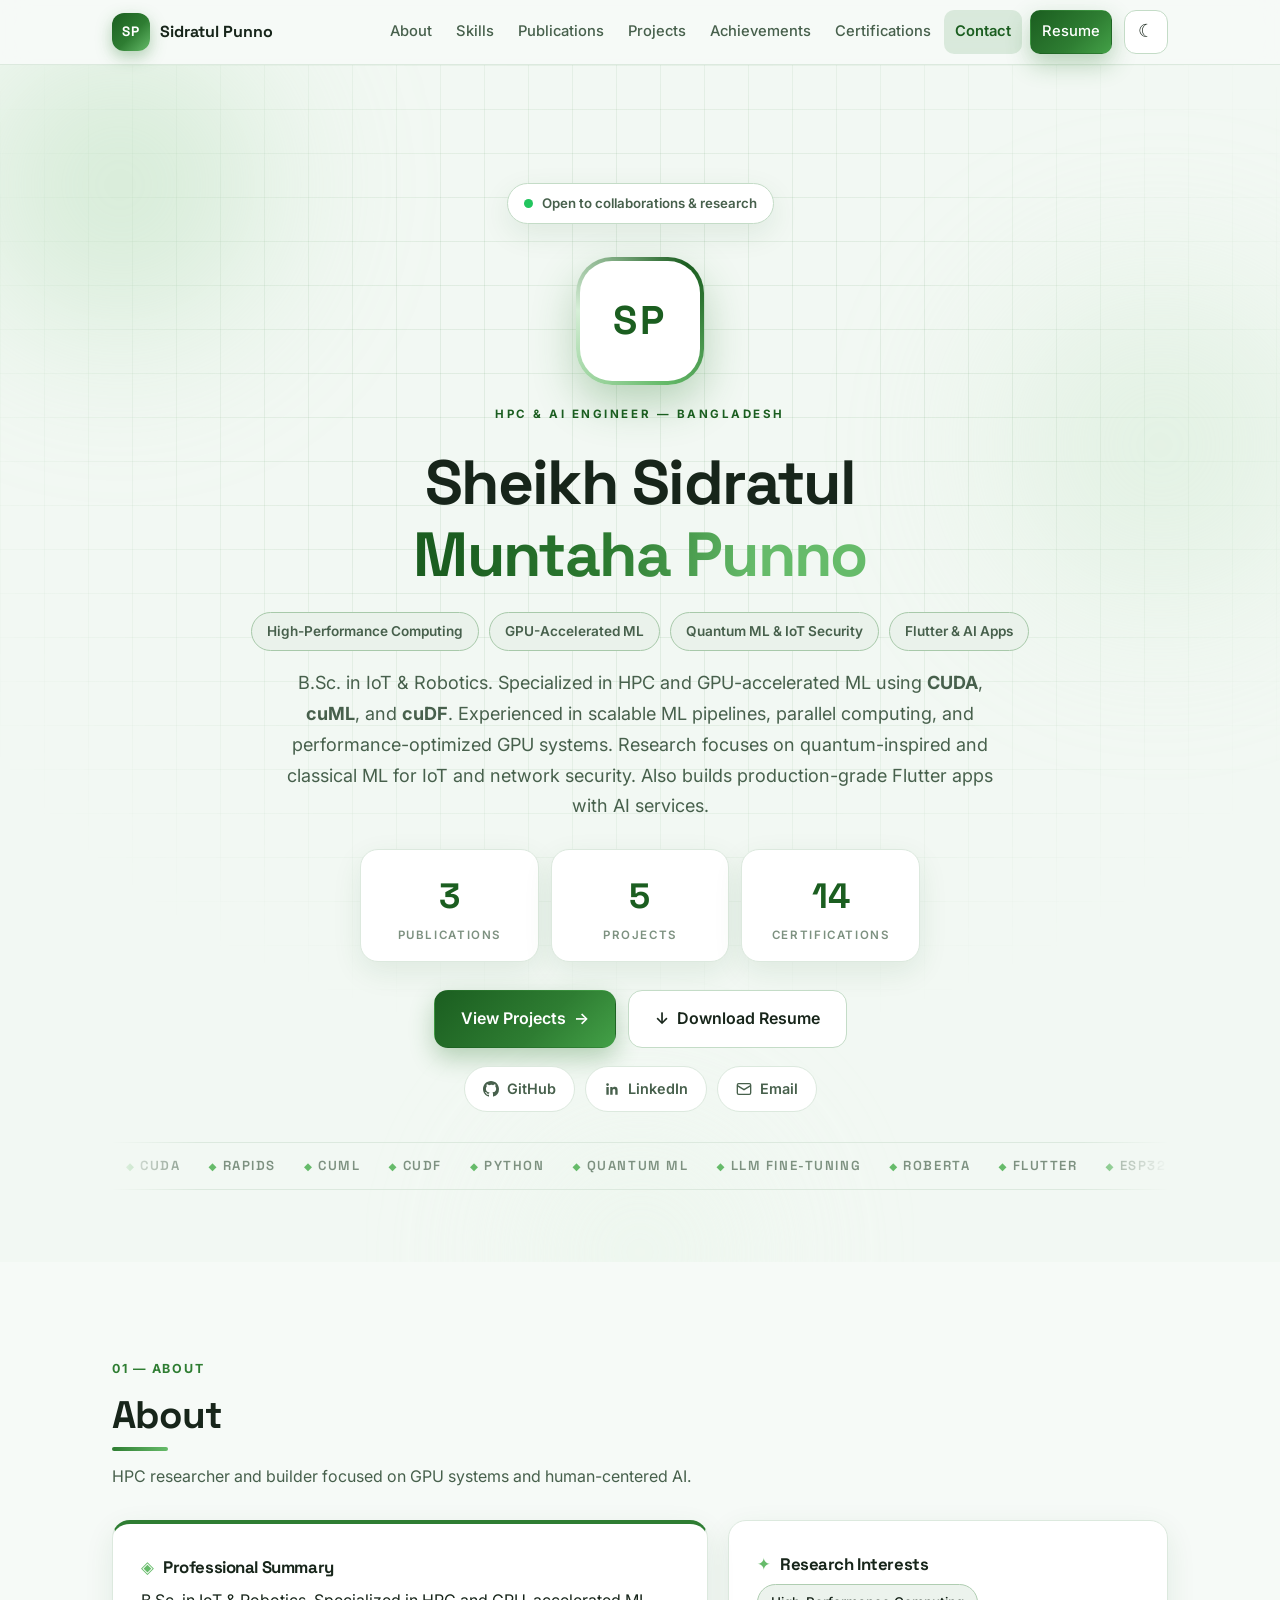
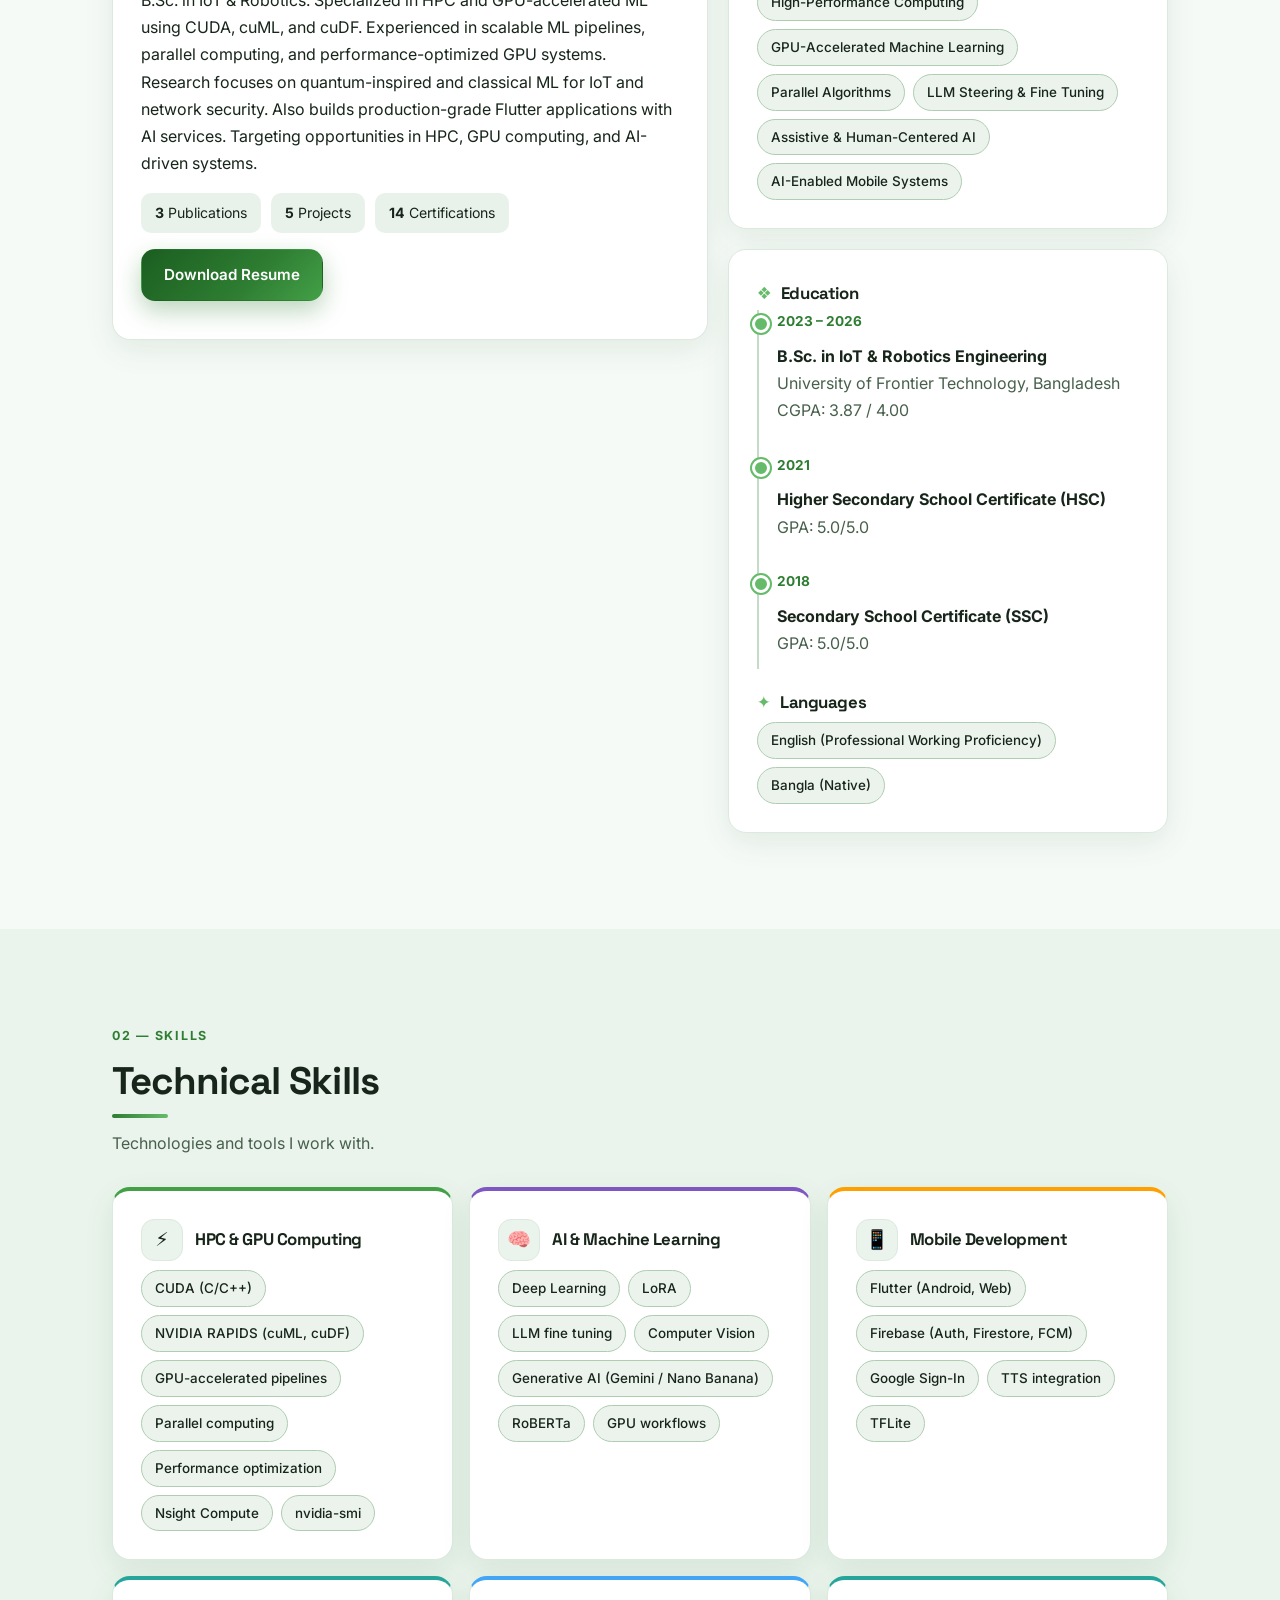
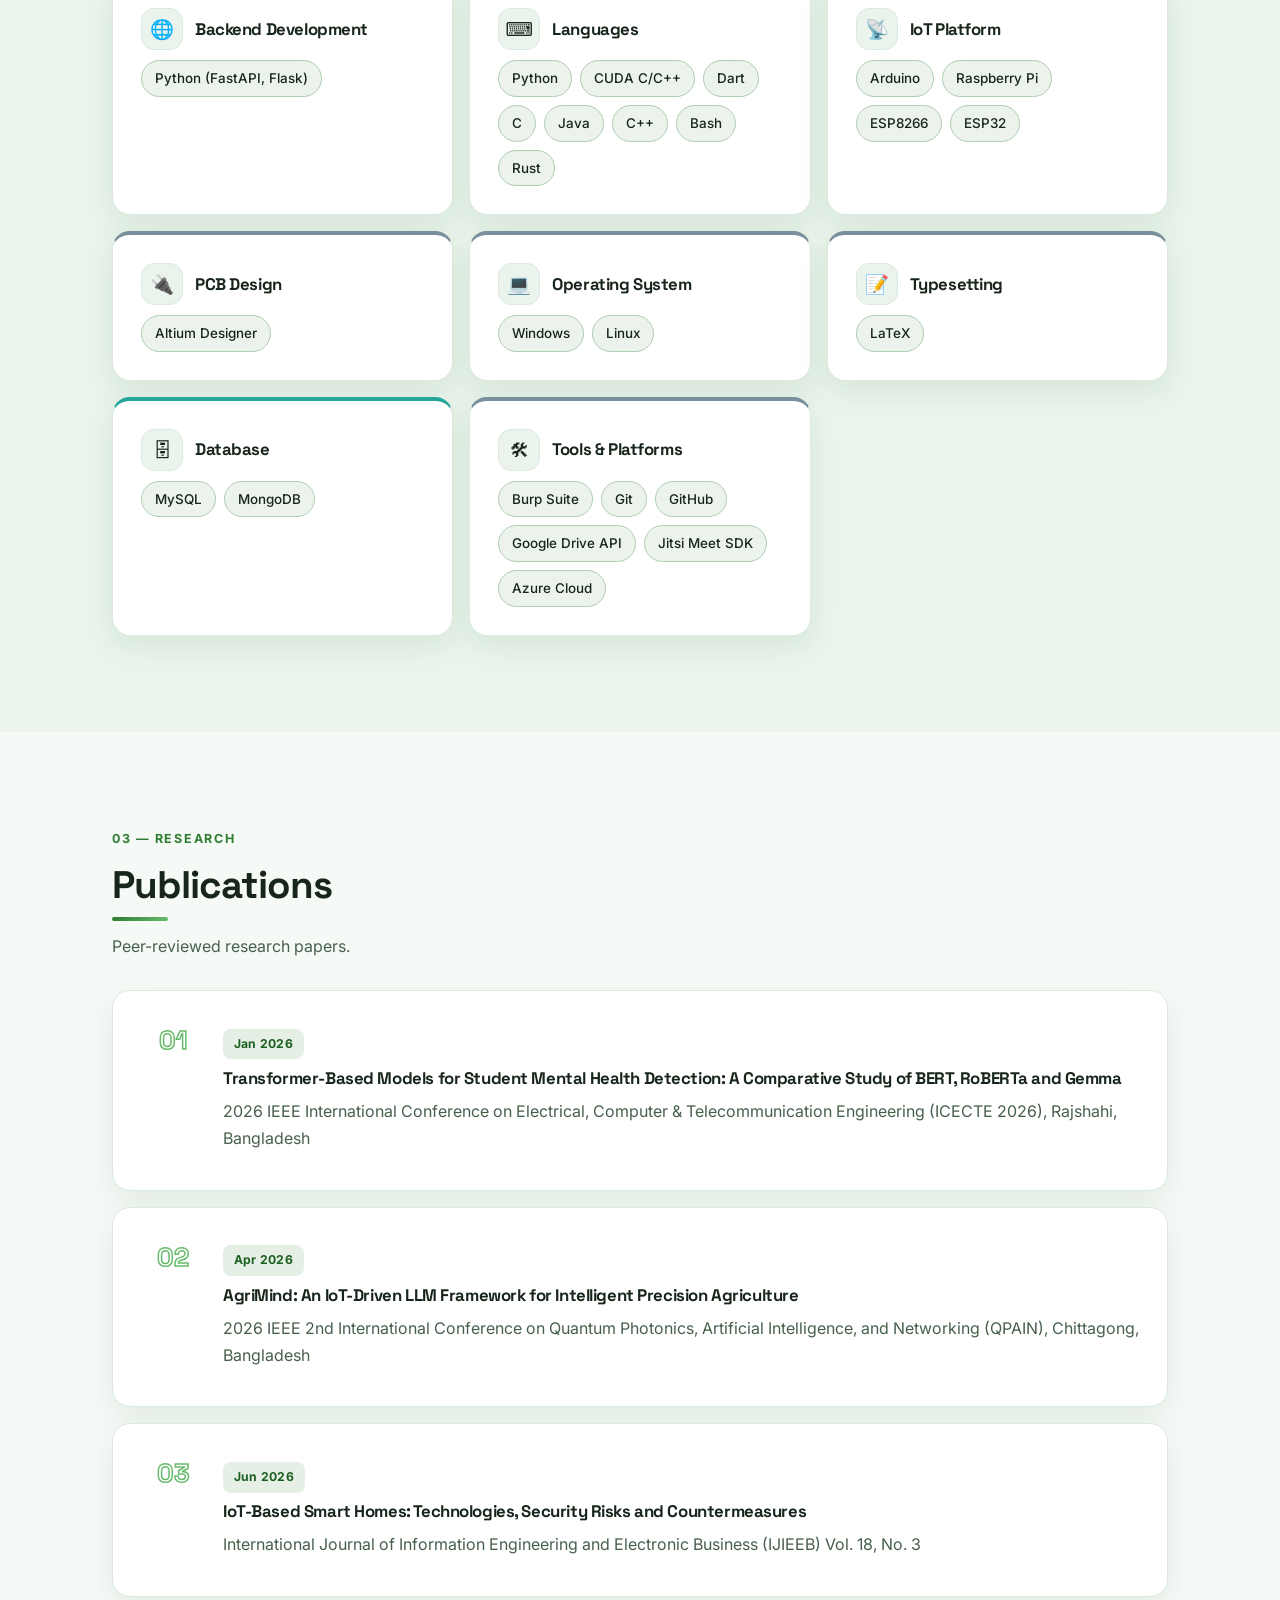
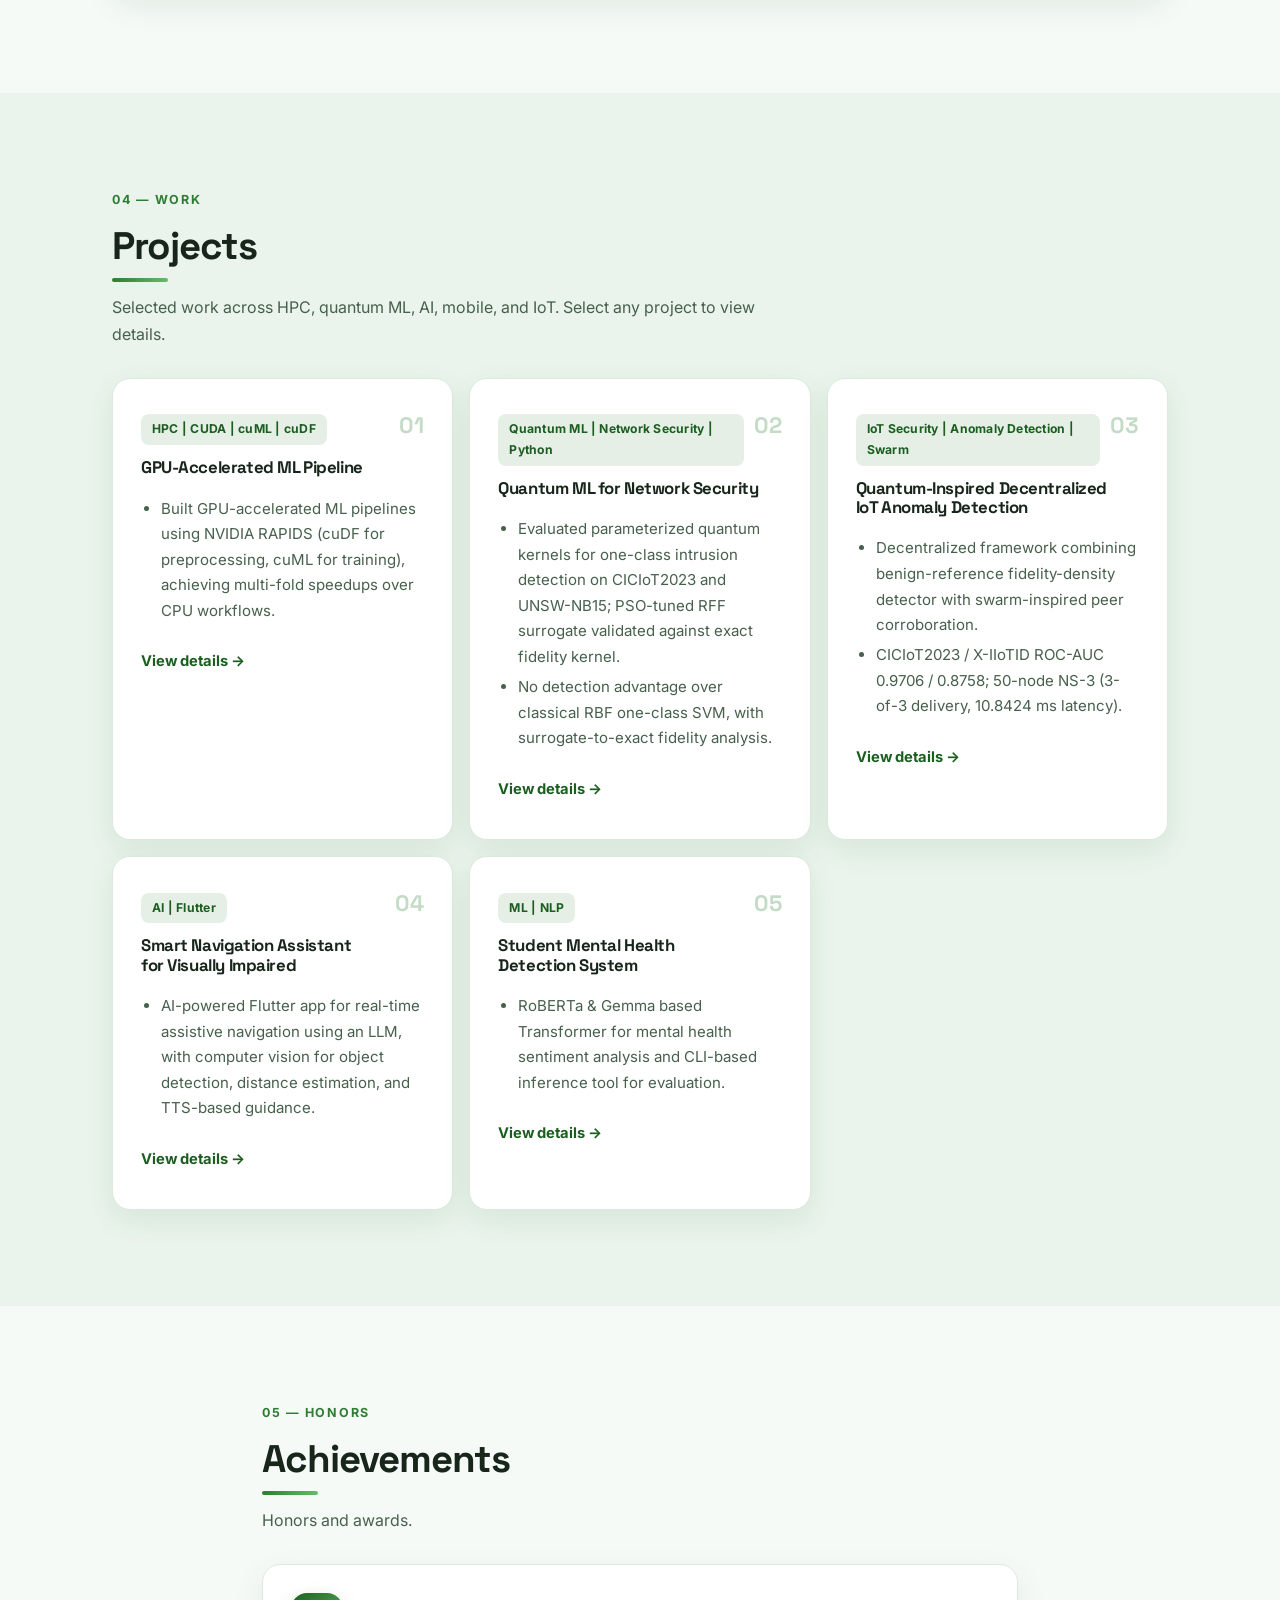
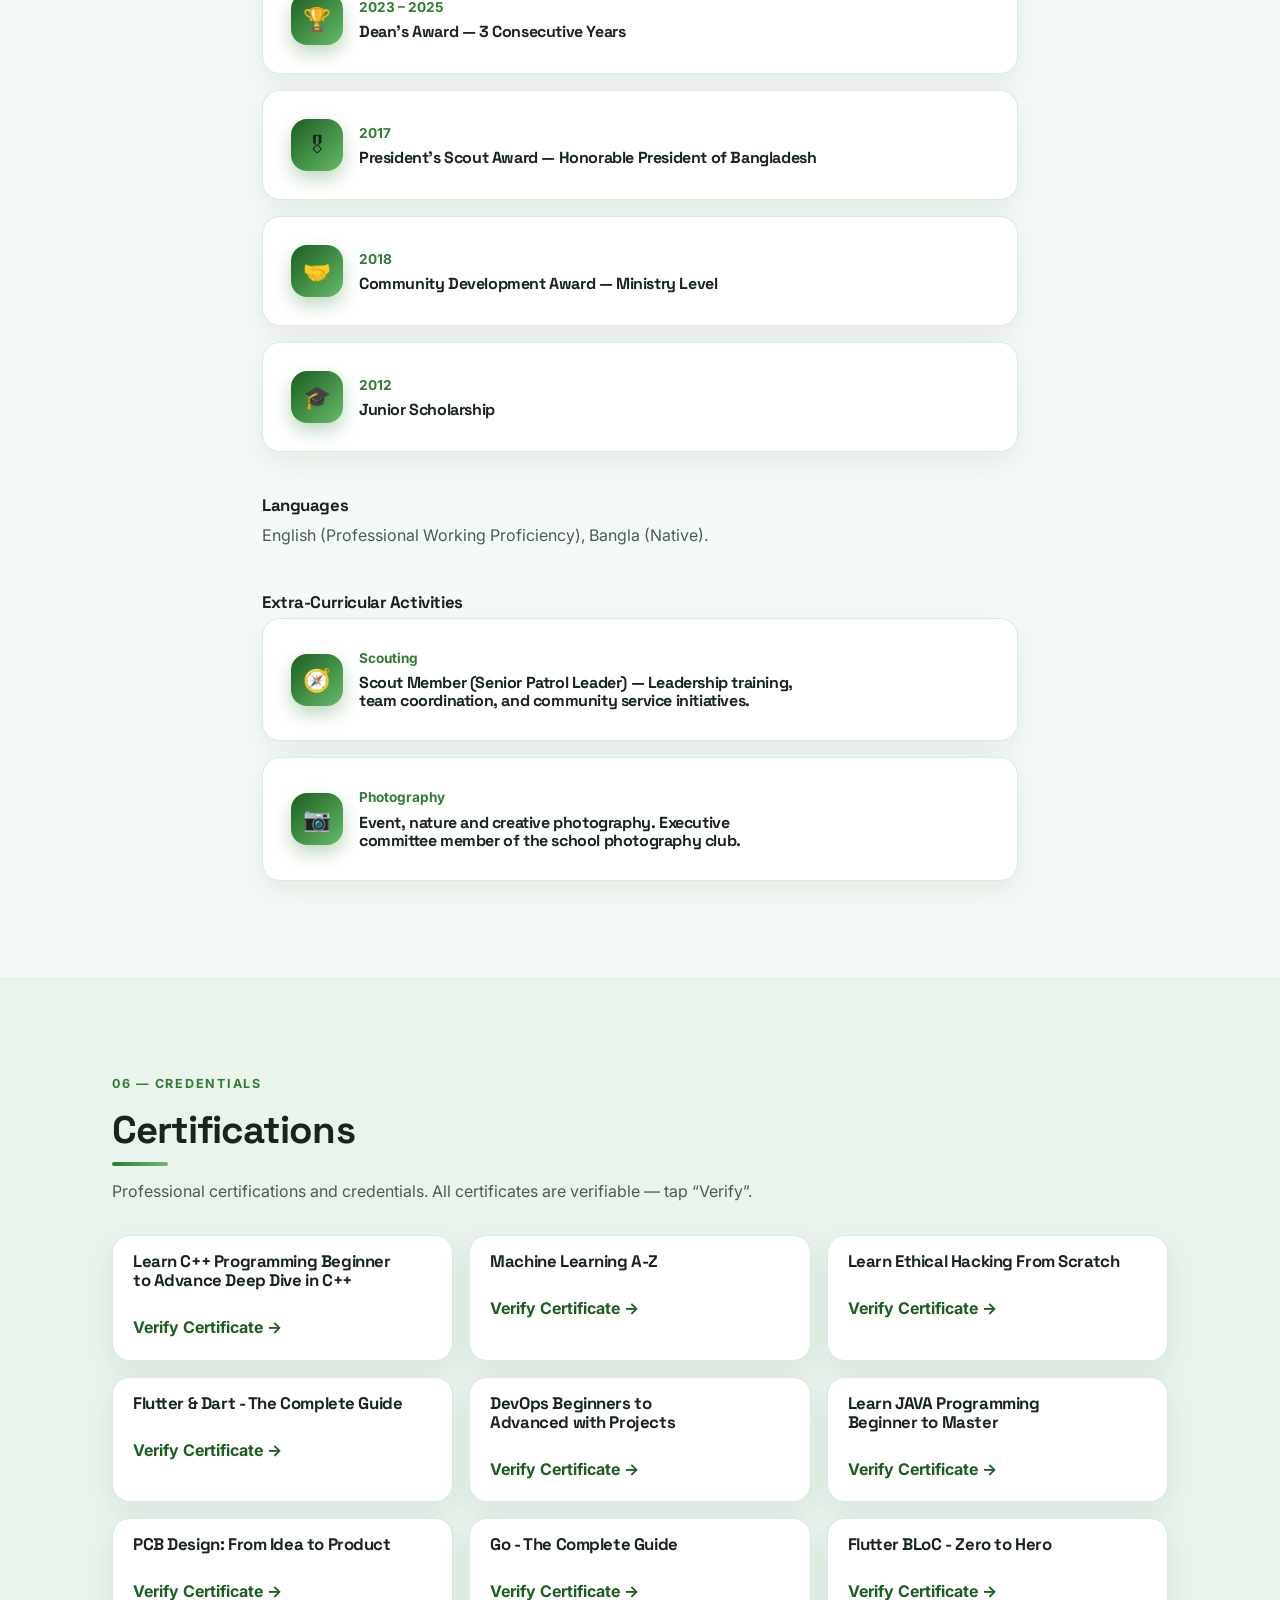
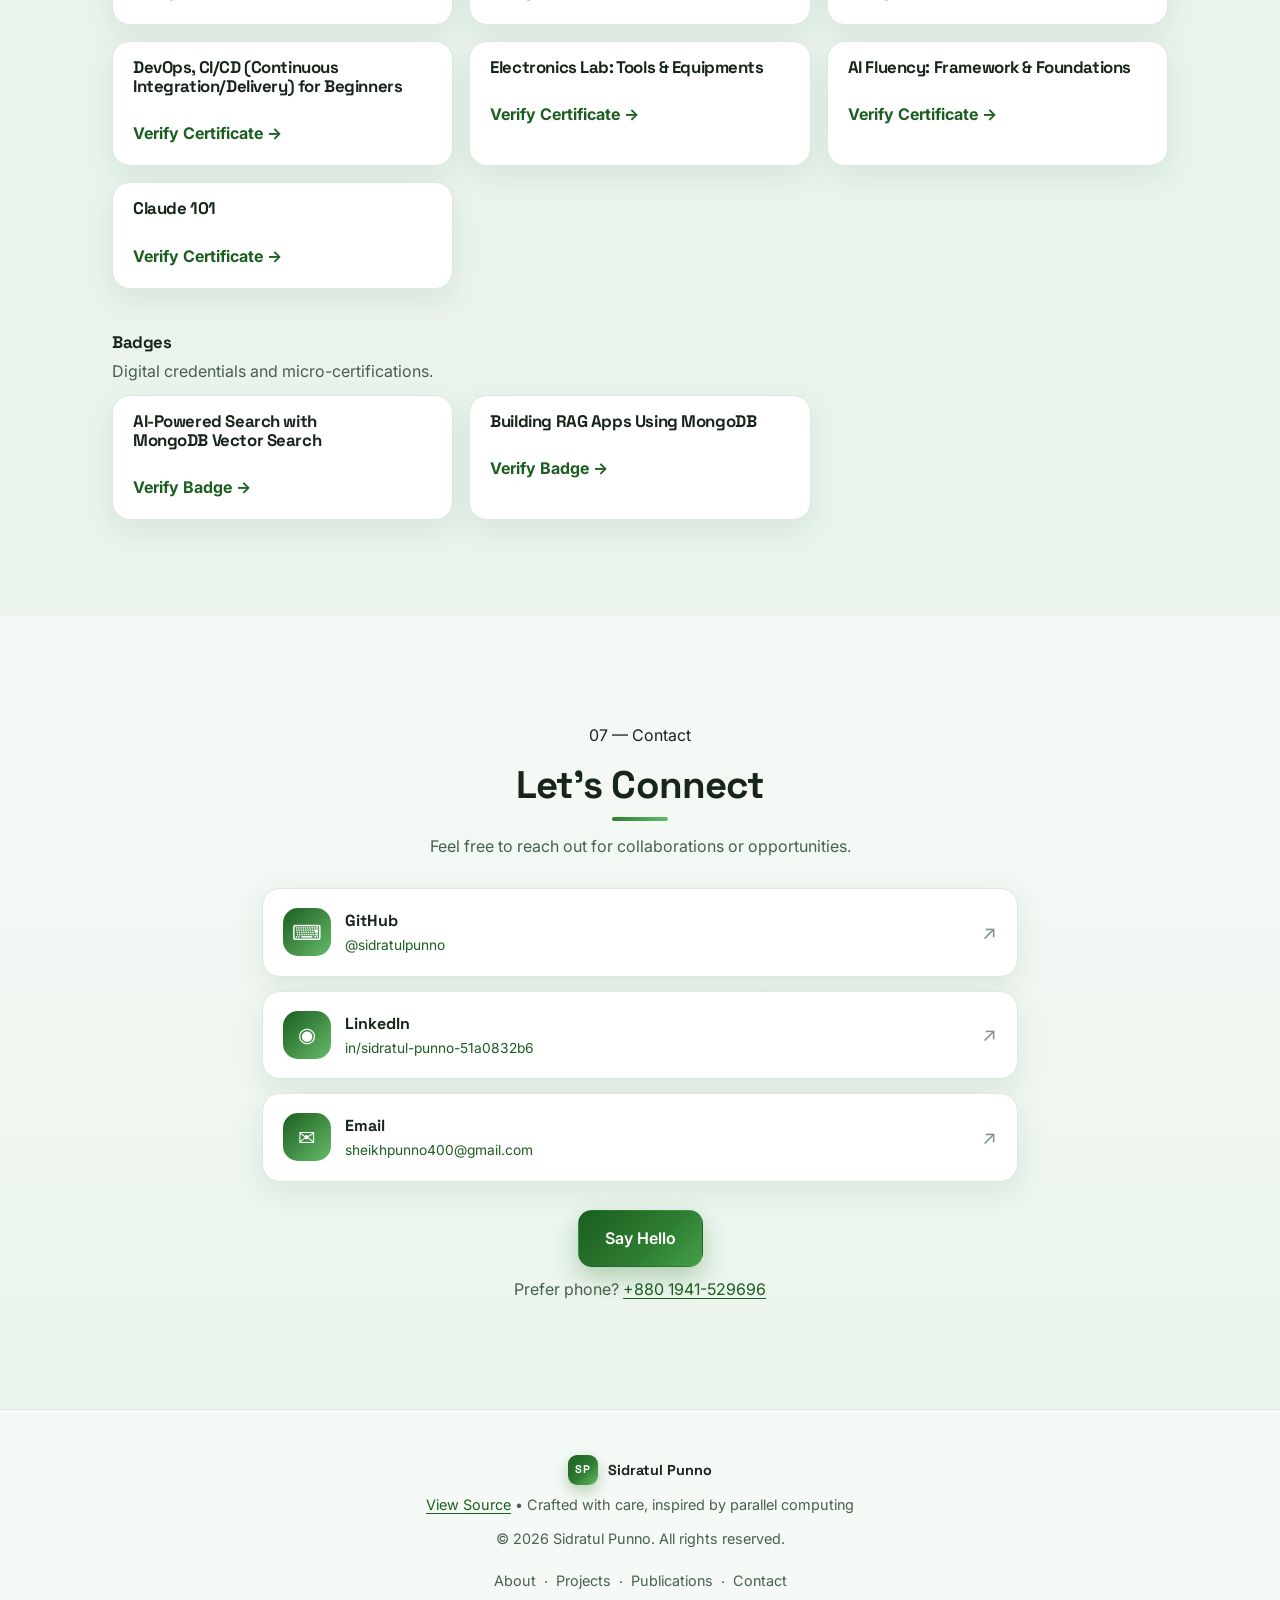
==== commit 6a0eb61f: "change the certification section" ====
--- a/seo_portfolio/index.html
+++ b/seo_portfolio/index.html
@@ -173,7 +173,7 @@
         <dl class="stats" aria-label="Portfolio at a glance">
           <div class="stat"><dd>3</dd><dt>Publications</dt></div>
           <div class="stat"><dd>5</dd><dt>Projects</dt></div>
-          <div class="stat"><dd>11</dd><dt>Certifications</dt></div>
+          <div class="stat"><dd>14</dd><dt>Certifications</dt></div>
         </dl>
 
         <div class="cta-row">
@@ -231,7 +231,7 @@
             <ul class="inline-stats" aria-label="Highlights">
               <li><strong>3</strong> Publications</li>
               <li><strong>5</strong> Projects</li>
-              <li><strong>11</strong> Certifications</li>
+              <li><strong>14</strong> Certifications</li>
             </ul>
             <p><a class="btn btn-primary" href="https://drive.google.com/file/d/1nR40C2p7q3Zfxd9ihVOl7iD_vItlwAI3/view" target="_blank" rel="noopener">Download Resume</a></p>
           </article>
@@ -486,8 +486,18 @@
           </article>
           <article class="card cert">
             <div class="cert-img"><img src="https://udemy-certificate.s3.amazonaws.com/image/UC-0f1e3b5a-f474-48b2-8d9c-35c0511820dd.jpg" alt="Certificate: How to Set Up an Electronics Lab Tools and Equipments" loading="lazy" width="640" height="400" onerror="this.closest('.cert-img').style.display='none'" /></div>
-            <h3>How to Set Up an Electronics Lab: Tools &amp; Equipments</h3>
+            <h3>Electronics Lab: Tools &amp; Equipments</h3>
             <p><a class="verify" href="https://ude.my/UC-0f1e3b5a-f474-48b2-8d9c-35c0511820dd" target="_blank" rel="noopener">Verify Certificate →</a></p>
+          </article>
+          <article class="card cert">
+            <div class="cert-img"><img src="https://i.imgur.com/PdDnZZ1.jpeg" alt="Certificate: AI Fluency Framework and Foundations" loading="lazy" width="640" height="400" onerror="this.closest('.cert-img').style.display='none'" /></div>
+            <h3>AI Fluency: Framework &amp; Foundations</h3>
+            <p><a class="verify" href="https://verify.skilljar.com/c/m3t6rum2y2px" target="_blank" rel="noopener">Verify Certificate →</a></p>
+          </article>
+          <article class="card cert">
+            <div class="cert-img"><img src="https://i.imgur.com/TcxFrKG.jpeg" alt="Certificate: Claude 101" loading="lazy" width="640" height="400" onerror="this.closest('.cert-img').style.display='none'" /></div>
+            <h3>Claude 101</h3>
+            <p><a class="verify" href="https://verify.skilljar.com/c/wfmycoovhkd6" target="_blank" rel="noopener">Verify Certificate →</a></p>
           </article>
         </div>
 
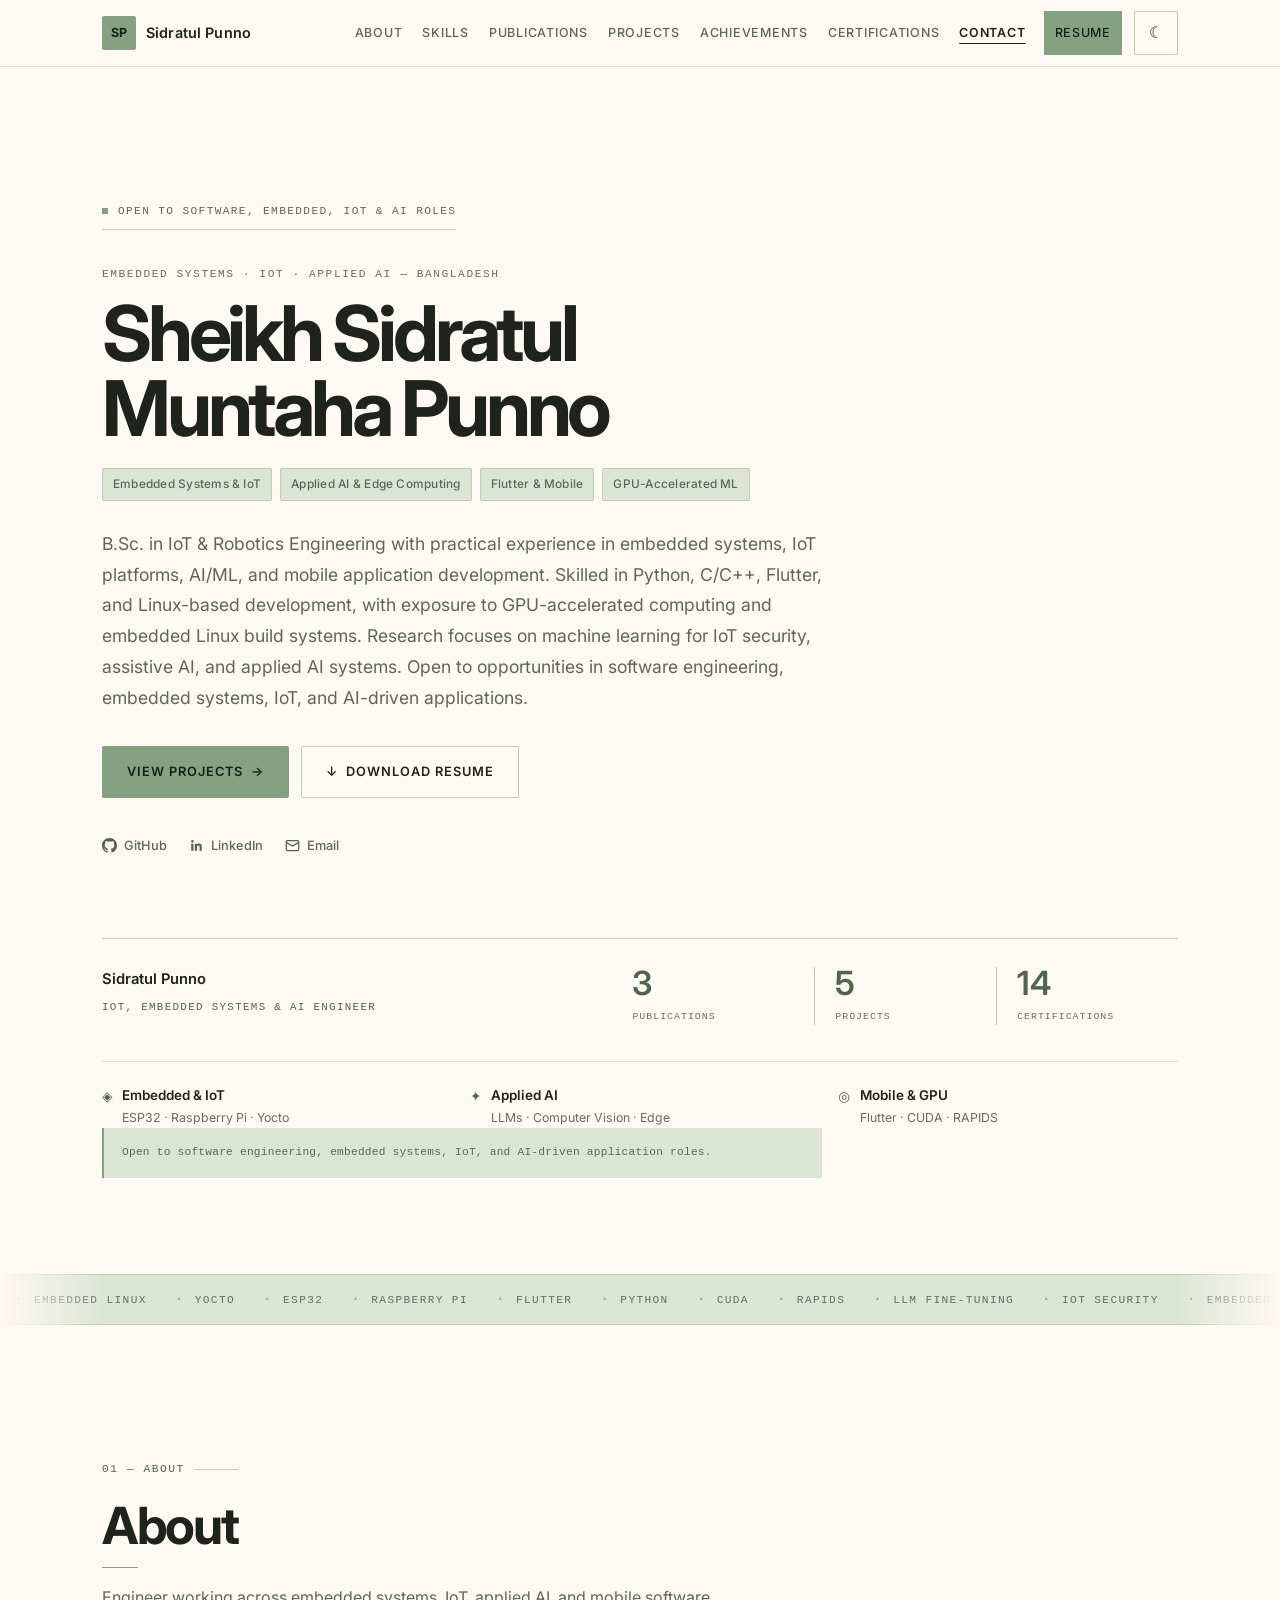
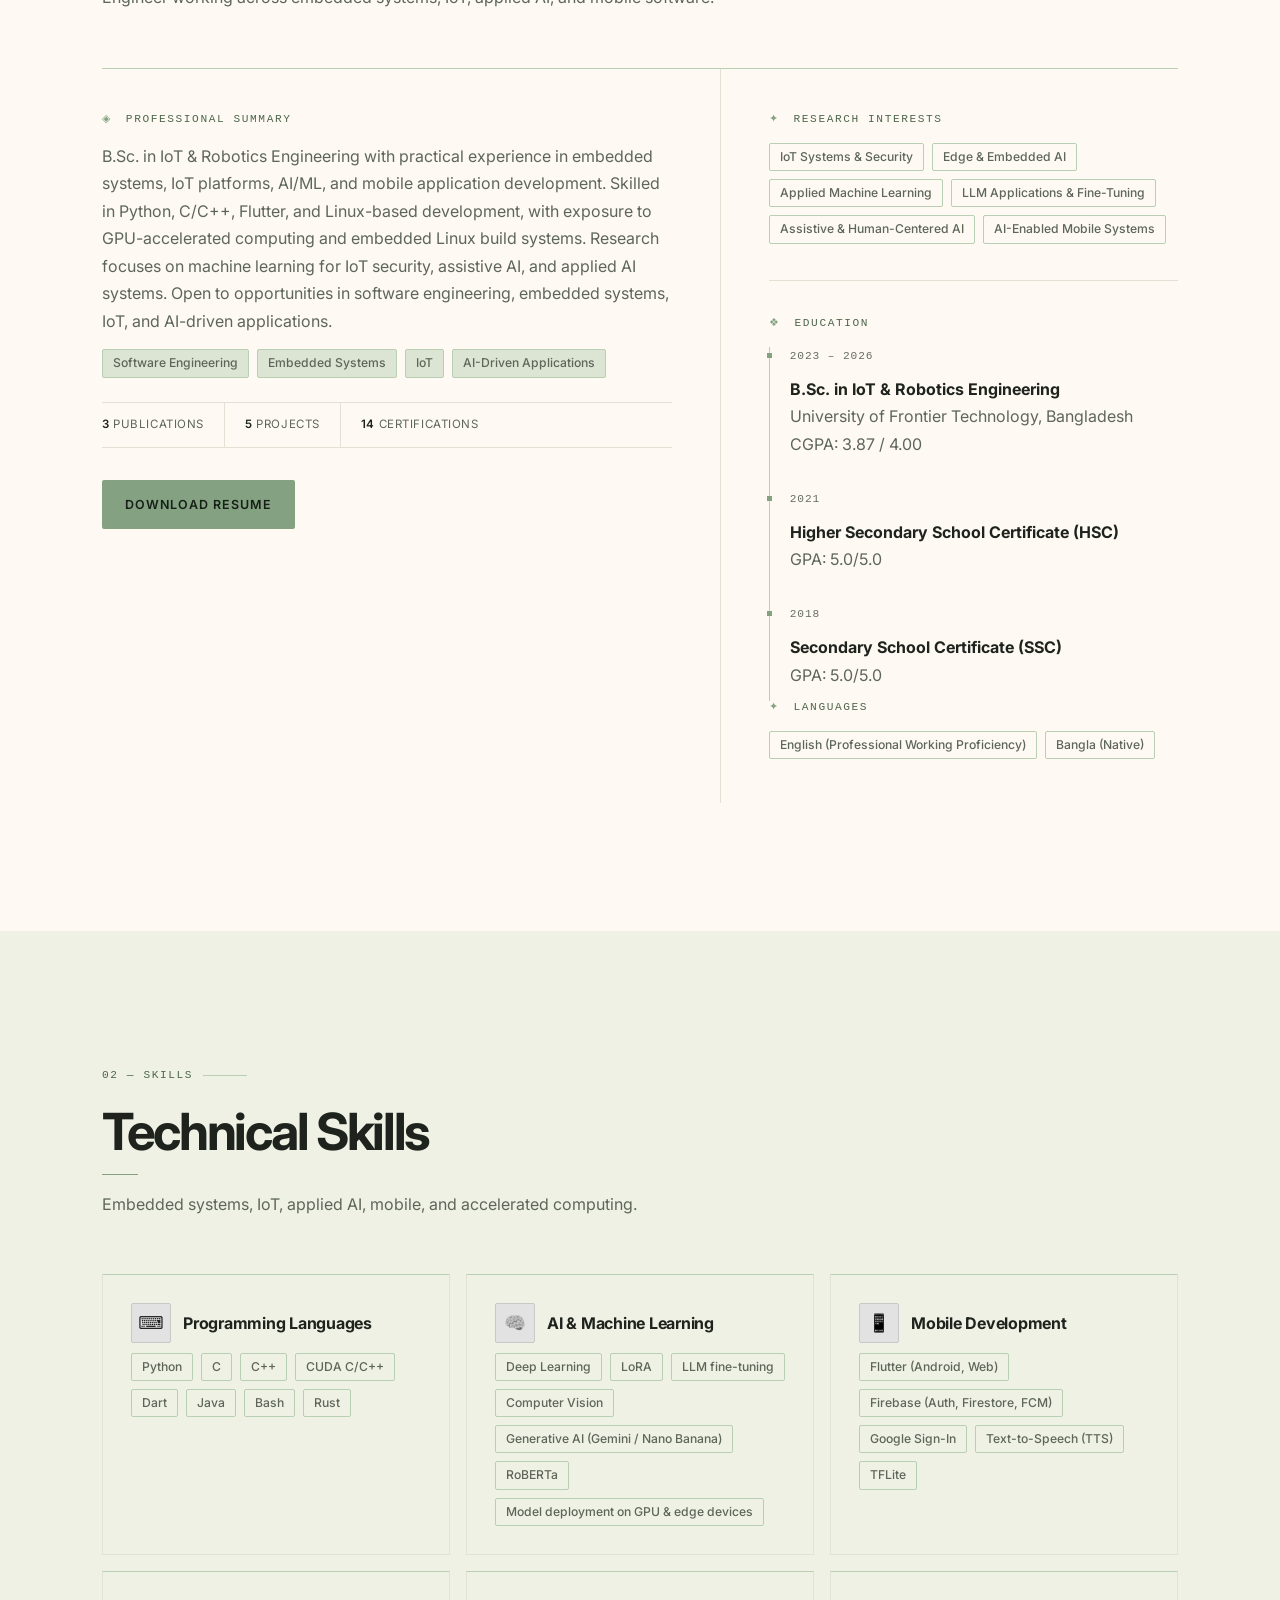
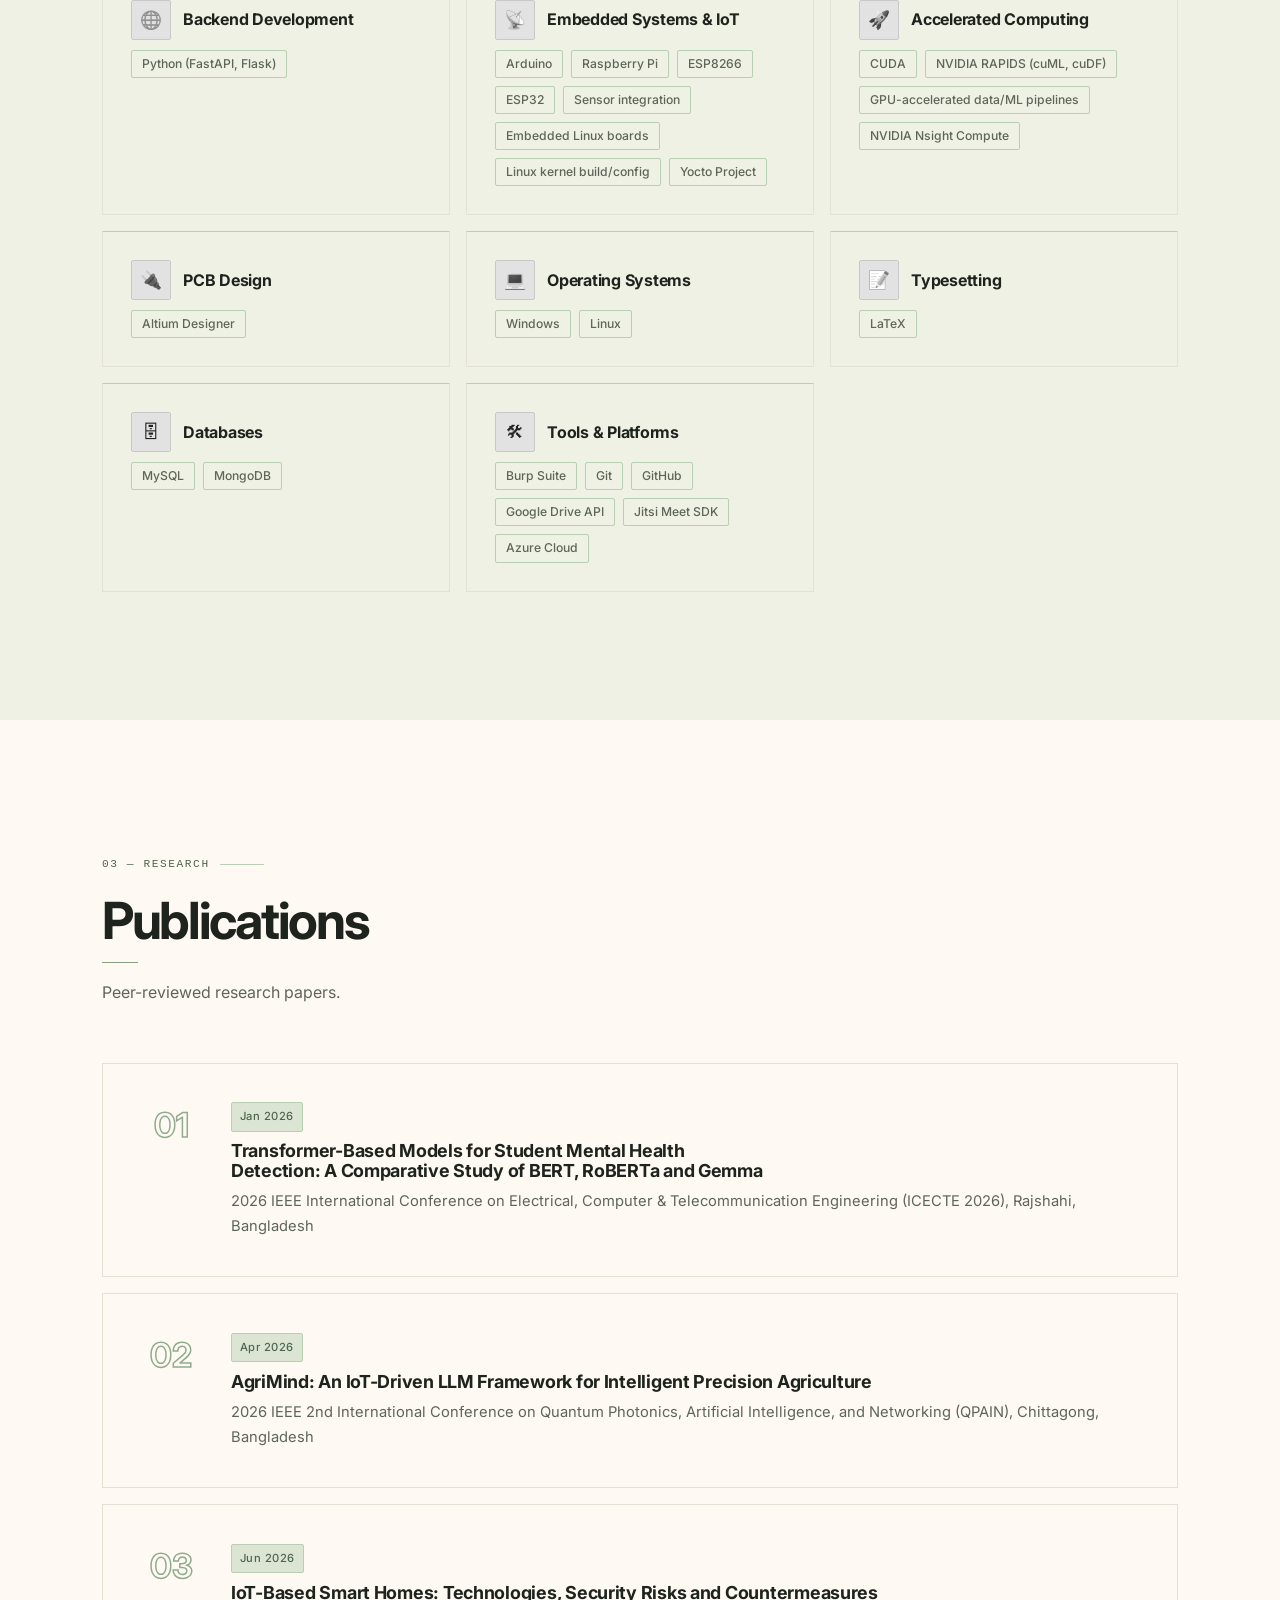
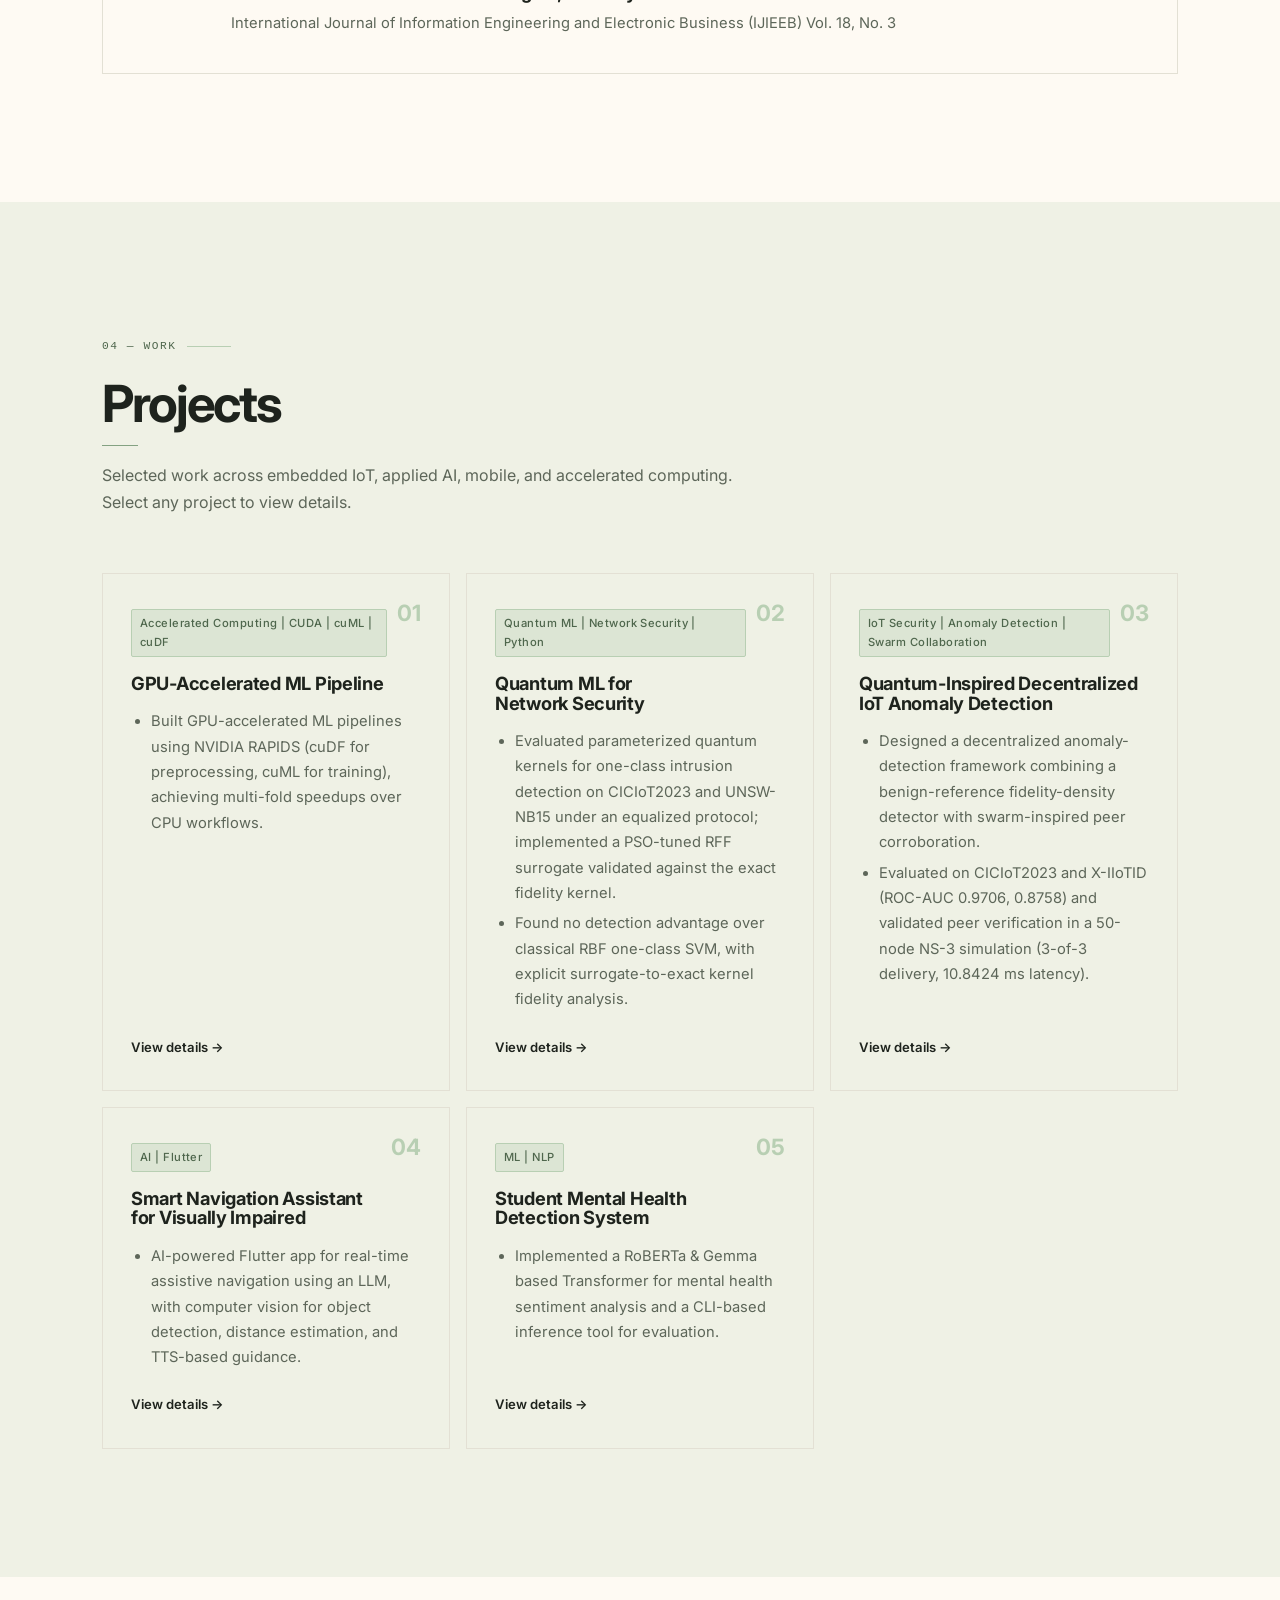
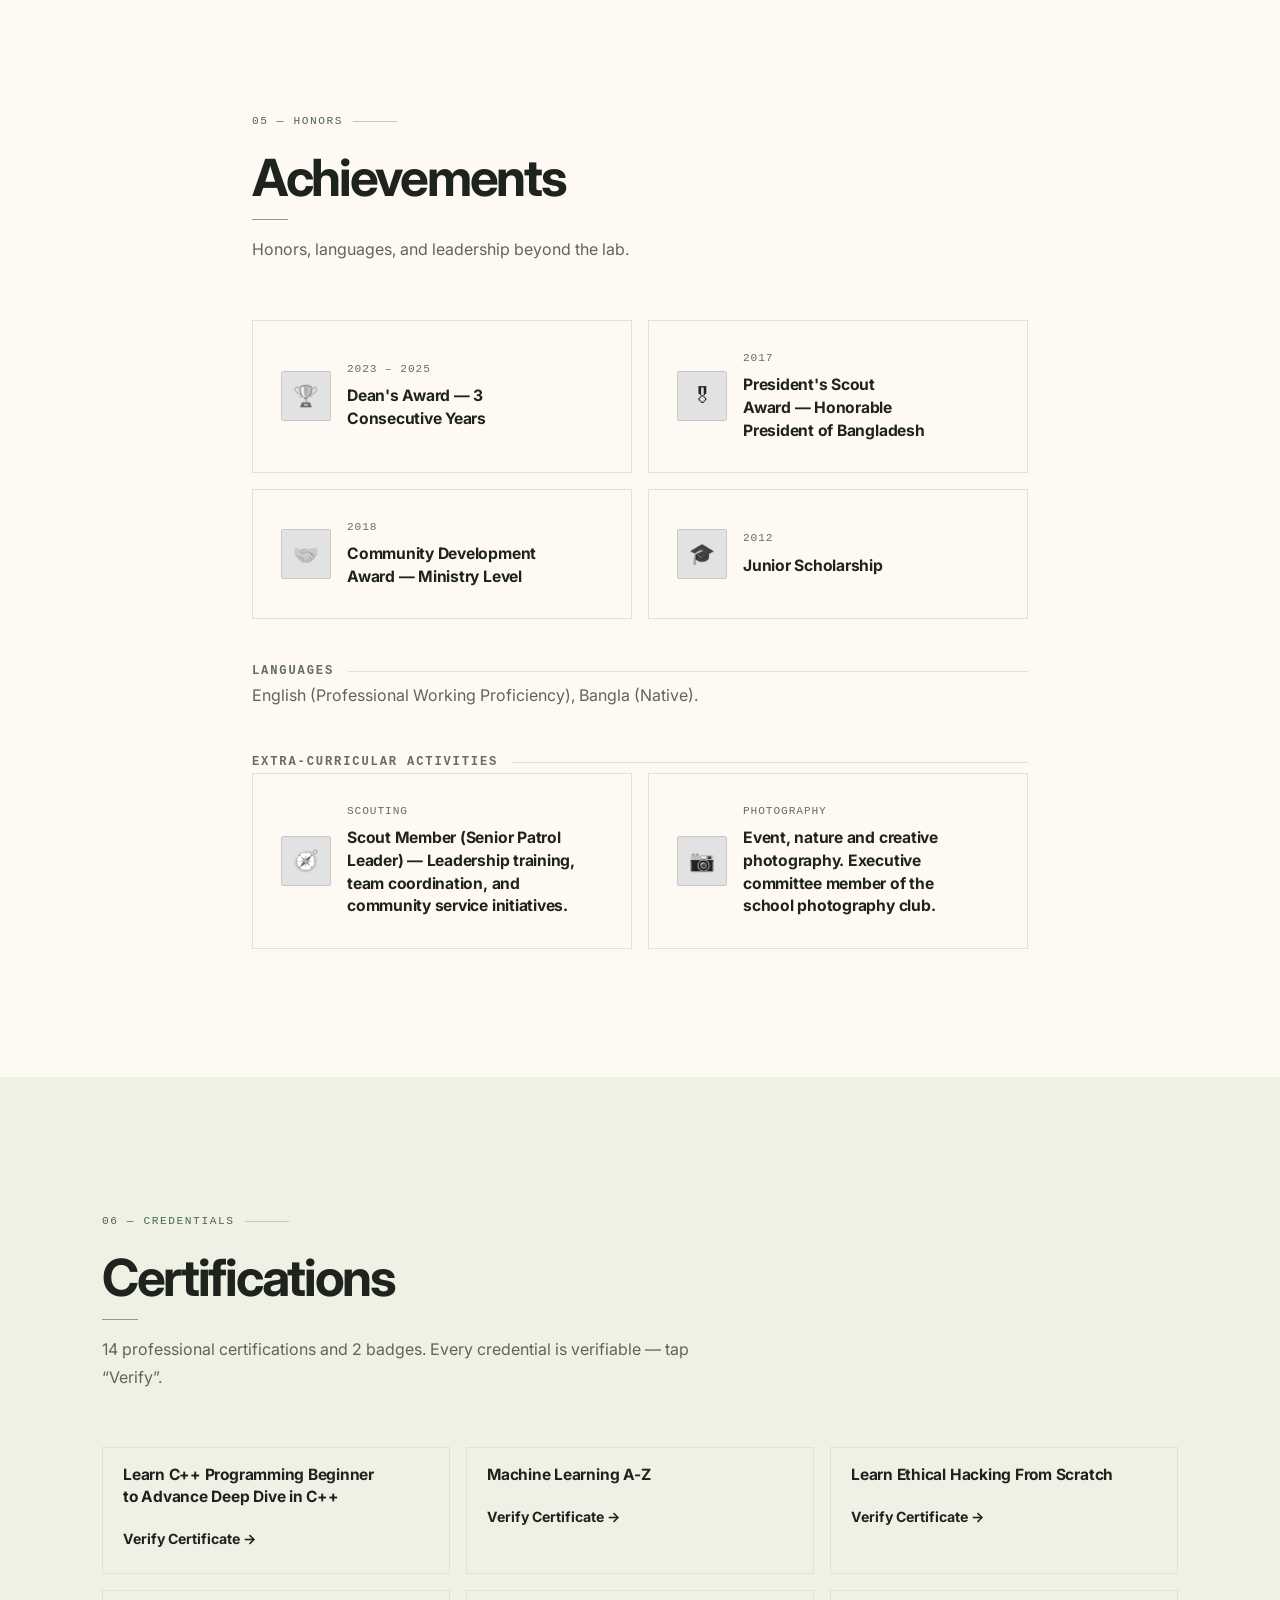
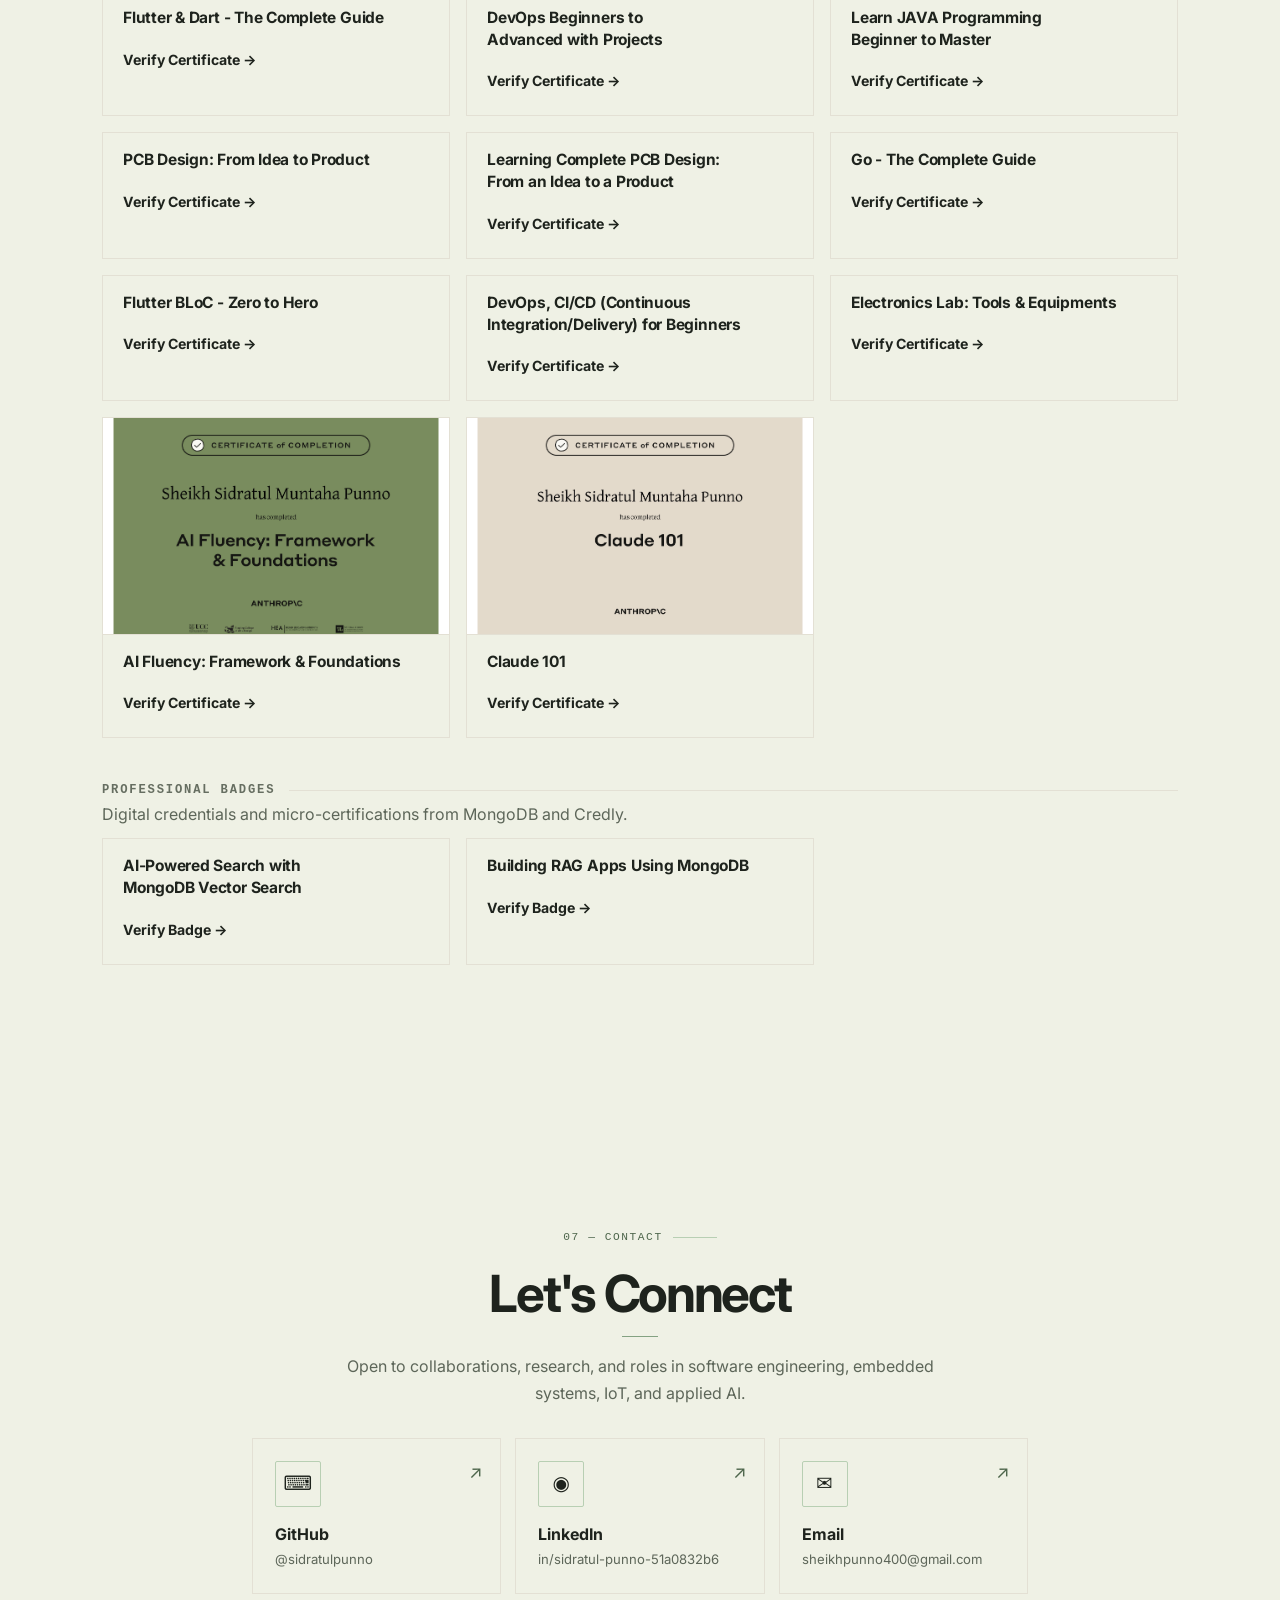
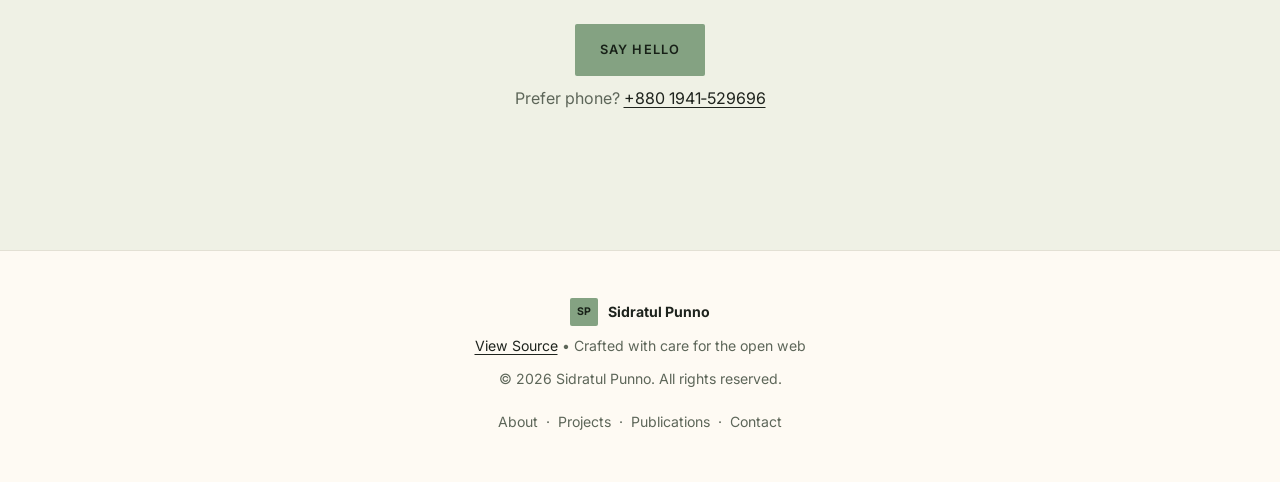
==== commit e0067432: "new portfolio" ====
--- a/seo_portfolio/index.html
+++ b/seo_portfolio/index.html
@@ -5,9 +5,9 @@
   <meta name="viewport" content="width=device-width, initial-scale=1.0, viewport-fit=cover" />
   <meta http-equiv="X-UA-Compatible" content="IE=edge" />
 
-  <title>Sheikh Sidratul Muntaha Punno | HPC &amp; AI Engineer — CUDA, GPU ML, Flutter</title>
-  <meta name="description" content="Portfolio of Sheikh Sidratul Muntaha Punno, B.Sc. in IoT & Robotics specializing in HPC and GPU-accelerated ML (CUDA, cuML, cuDF). Quantum-inspired ML for IoT and network security, scalable ML pipelines, Flutter AI apps. 3 publications, 5 projects." />
-  <meta name="keywords" content="Sheikh Sidratul Muntaha Punno, HPC Engineer, GPU Computing, CUDA, NVIDIA RAPIDS, cuML, cuDF, Quantum Machine Learning, Network Security, IoT Security, LLM Fine Tuning, RoBERTa, Flutter Developer, Bangladesh, IEEE publication" />
+  <title>Sheikh Sidratul Muntaha Punno | IoT &amp; Embedded AI Engineer</title>
+  <meta name="description" content="Portfolio of Sheikh Sidratul Muntaha Punno — IoT &amp; Robotics engineer working across embedded systems, applied AI/ML, Flutter, Linux/Yocto, and GPU-accelerated computing. IEEE published." />
+  <meta name="keywords" content="Sheikh Sidratul Muntaha Punno, Sidratul Punno, IoT Engineer, Embedded Systems Engineer, Embedded Linux, Yocto Project, Edge AI, ESP32, ESP8266, Raspberry Pi, Arduino, AI Engineer, Machine Learning, LLM Fine-Tuning, Computer Vision, Flutter Developer, CUDA, NVIDIA RAPIDS, IoT Security, Bangladesh" />
   <meta name="author" content="Sheikh Sidratul Muntaha Punno" />
   <meta name="robots" content="index, follow, max-image-preview:large, max-snippet:-1" />
   <meta name="revisit-after" content="7 days" />
@@ -16,30 +16,39 @@
 
   <meta property="og:type" content="profile" />
   <meta property="og:site_name" content="Sidratul Punno — Portfolio" />
-  <meta property="og:title" content="Sheikh Sidratul Muntaha Punno | HPC & AI Engineer" />
-  <meta property="og:description" content="HPC & GPU-accelerated ML: CUDA, RAPIDS, quantum-inspired ML for IoT and network security, transformer NLP research, Flutter AI apps. IEEE published. View projects, publications, certifications." />
+  <meta property="og:title" content="Sheikh Sidratul Muntaha Punno | IoT, Embedded Systems &amp; AI Engineer" />
+  <meta property="og:description" content="B.Sc. in IoT &amp; Robotics. Embedded systems, IoT platforms, applied AI/ML, Flutter, Linux/Yocto, and GPU-accelerated computing. 3 IEEE publications, 5 projects, 14 certifications." />
   <meta property="og:url" content="https://sidratulpunno.github.io/portfolio/" />
   <meta property="og:image" content="https://sidratulpunno.github.io/portfolio/assets/og-cover.png" />
-  <meta property="og:image:alt" content="Portfolio cover — Sheikh Sidratul Muntaha Punno, HPC and AI Engineer" />
+  <meta property="og:image:alt" content="Portfolio cover — Sheikh Sidratul Muntaha Punno, IoT, Embedded Systems and AI Engineer" />
   <meta property="og:locale" content="en_US" />
   <meta property="profile:first_name" content="Sheikh Sidratul Muntaha" />
   <meta property="profile:last_name" content="Punno" />
 
   <meta name="twitter:card" content="summary_large_image" />
-  <meta name="twitter:title" content="Sheikh Sidratul Muntaha Punno | HPC & AI Engineer" />
-  <meta name="twitter:description" content="CUDA • RAPIDS • Quantum ML • Network Security • LLM fine-tuning • Flutter • IoT. IEEE published researcher. Explore projects and publications." />
+  <meta name="twitter:title" content="Sheikh Sidratul Muntaha Punno | IoT, Embedded Systems &amp; AI Engineer" />
+  <meta name="twitter:description" content="Embedded systems • IoT • Edge AI • Flutter • Linux/Yocto • CUDA. IEEE-published researcher building practical AI-driven systems." />
   <meta name="twitter:image" content="https://sidratulpunno.github.io/portfolio/assets/og-cover.png" />
 
-  <meta name="theme-color" content="#F5FAF6" media="(prefers-color-scheme: light)" />
-  <meta name="theme-color" content="#0E1510" media="(prefers-color-scheme: dark)" />
+  <meta name="theme-color" content="#FEFAF3" media="(prefers-color-scheme: light)" />
+  <meta name="theme-color" content="#181A16" media="(prefers-color-scheme: dark)" />
   <meta name="color-scheme" content="light dark" />
+  <script>
+    (function () {
+      try {
+        if (localStorage.getItem('sp-theme') === 'dark') {
+          document.documentElement.setAttribute('data-theme', 'dark');
+        }
+      } catch (e) {}
+    })();
+  </script>
   <link rel="icon" type="image/svg+xml" href="./assets/favicon.svg" />
   <link rel="apple-touch-icon" href="./assets/favicon.svg" />
   <link rel="manifest" href="./manifest.webmanifest" />
 
   <link rel="preconnect" href="https://fonts.googleapis.com" />
   <link rel="preconnect" href="https://fonts.gstatic.com" crossorigin />
-  <link href="https://fonts.googleapis.com/css2?family=Inter:wght@400;500;600;700&family=Space+Grotesk:wght@500;600;700&display=swap" rel="stylesheet" />
+  <link href="https://fonts.googleapis.com/css2?family=Inter:wght@400;500;600;700;800&display=swap" rel="stylesheet" />
 
   <link rel="stylesheet" href="./styles.css" />
 
@@ -52,8 +61,8 @@
         "@id": "https://sidratulpunno.github.io/portfolio/#person",
         "name": "Sheikh Sidratul Muntaha Punno",
         "alternateName": "Sidratul Punno",
-        "jobTitle": "HPC & AI Engineer",
-        "description": "B.Sc. in IoT & Robotics. Specialized in HPC and GPU-accelerated ML using CUDA, cuML, and cuDF. Experienced in scalable ML pipelines, parallel computing, and performance-optimized GPU systems. Research focuses on quantum-inspired and classical ML for IoT and network security. Also builds production-grade Flutter applications with AI services.",
+        "jobTitle": "IoT, Embedded Systems & AI Engineer",
+        "description": "B.Sc. in IoT & Robotics Engineering with practical experience in embedded systems, IoT platforms, AI/ML, and mobile application development. Skilled in Python, C/C++, Flutter, and Linux-based development, with exposure to GPU-accelerated computing and embedded Linux build systems. Research focuses on machine learning for IoT security, assistive AI, and applied AI systems. Open to opportunities in software engineering, embedded systems, IoT, and AI-driven applications.",
         "email": "mailto:sheikhpunno400@gmail.com",
         "telephone": "+8801941529696",
         "url": "https://sidratulpunno.github.io/portfolio/",
@@ -66,18 +75,37 @@
           "@type": "CollegeOrUniversity",
           "name": "University of Frontier Technology, Bangladesh"
         },
-        "knowsAbout": ["High-Performance Computing","CUDA C/C++","NVIDIA RAPIDS","cuML","cuDF","Nsight Compute","Parallel Computing","Quantum Machine Learning","Network Security","IoT Security","Deep Learning","LLM Fine Tuning","LoRA","Computer Vision","RoBERTa","Flutter","Firebase","FastAPI","Flask","Arduino","ESP32","ESP8266","Raspberry Pi","Altium Designer","MySQL","MongoDB"],
+        "knowsAbout": ["Embedded Systems","IoT Platforms","Edge AI","Embedded Linux","Yocto Project","Linux Kernel Build","Sensor Integration","Arduino","ESP32","ESP8266","Raspberry Pi","Python","C","C++","CUDA C/C++","Dart","Java","Bash","Rust","Machine Learning","Deep Learning","LLM Fine-Tuning","LoRA","Computer Vision","Generative AI","RoBERTa","Model Deployment","CUDA","NVIDIA RAPIDS","cuML","cuDF","Nsight Compute","Flutter","Firebase","FastAPI","Flask","Altium Designer","MySQL","MongoDB","LaTeX","Burp Suite","Git","Azure"],
         "hasCredential": [
+          {"@type": "EducationalOccupationalCredential","name": "Learn C++ Programming Beginner to Advance Deep Dive in C++ — Udemy","url": "https://ude.my/UC-780d24b1-eedd-4870-a91e-a4a74f4f6e9f"},
           {"@type": "EducationalOccupationalCredential","name": "Machine Learning A-Z — Udemy","url": "https://ude.my/UC-c6847dd9-c135-4118-a95c-620c3b6bb3c2"},
+          {"@type": "EducationalOccupationalCredential","name": "Learn Ethical Hacking From Scratch — Udemy","url": "https://ude.my/UC-a247b4da-dede-4368-ab73-4ad280ee5ef7"},
           {"@type": "EducationalOccupationalCredential","name": "Flutter & Dart - The Complete Guide — Udemy","url": "https://ude.my/UC-d38b33f6-9674-40b2-a319-cd64643928b5"},
+          {"@type": "EducationalOccupationalCredential","name": "DevOps Beginners to Advanced with Projects — Udemy","url": "https://ude.my/UC-0dafc0e6-892b-4117-a750-badce1091708"},
+          {"@type": "EducationalOccupationalCredential","name": "Learn JAVA Programming Beginner to Master — Udemy","url": "https://ude.my/UC-c2d008d1-2cfd-4723-b0e4-c0ae0630ca43"},
+          {"@type": "EducationalOccupationalCredential","name": "PCB Design: From Idea to Product — Udemy","url": "https://ude.my/UC-9df4d3f1-2eeb-4245-a158-8884d6ff4f73"},
+          {"@type": "EducationalOccupationalCredential","name": "Go - The Complete Guide — Udemy","url": "https://ude.my/UC-560066ed-eb42-4323-b4c6-0dc4f42e23f3"},
+          {"@type": "EducationalOccupationalCredential","name": "Flutter BLoC - Zero to Hero — Udemy","url": "https://ude.my/UC-d6cc5e44-2608-4cc7-9596-81d6c3d91305"},
+          {"@type": "EducationalOccupationalCredential","name": "Learning Complete PCB Design: From an Idea to a Product — Udemy","url": "https://ude.my/UC-9df4d3f1-2eeb-4245-a158-8884d6ff4f73"},
+          {"@type": "EducationalOccupationalCredential","name": "DevOps, CI/CD (Continuous Integration/Delivery) for Beginners — Udemy","url": "https://ude.my/UC-5a2f1bbf-d4d8-4b75-a1d2-6b4d79ba800e"},
+          {"@type": "EducationalOccupationalCredential","name": "How to Set Up an Electronics Lab: Tools & Equipments — Udemy","url": "https://ude.my/UC-0f1e3b5a-f474-48b2-8d9c-35c0511820dd"},
+          {"@type": "EducationalOccupationalCredential","name": "AI Fluency: Framework & Foundations","url": "https://verify.skilljar.com/c/m3t6rum2y2px"},
+          {"@type": "EducationalOccupationalCredential","name": "Claude 101","url": "https://verify.skilljar.com/c/wfmycoovhkd6"},
+          {"@type": "EducationalOccupationalCredential","name": "Building AI-Powered Search with MongoDB Vector Search — Credly","url": "https://www.credly.com/badges/c7dc30b0-da8a-4a72-a75b-f43fabb6c4e5"},
           {"@type": "EducationalOccupationalCredential","name": "Building RAG Apps Using MongoDB — Credly","url": "https://www.credly.com/badges/70617833-ec67-4564-bd8b-786a4c6ad97c"}
+        ],
+        "award": [
+          "Dean's Award — 3 consecutive years (2023–2025)",
+          "President's Scout Award — Honorable President of Bangladesh (2017)",
+          "Community Development Award — Ministry Level (2018)",
+          "Junior Scholarship (2012)"
         ]
       },
       {
         "@type": "WebSite",
         "@id": "https://sidratulpunno.github.io/portfolio/#website",
         "url": "https://sidratulpunno.github.io/portfolio/",
-        "name": "Sidratul Punno — HPC & AI Engineer Portfolio",
+        "name": "Sidratul Punno — IoT, Embedded Systems & AI Engineer Portfolio",
         "author": {"@id": "https://sidratulpunno.github.io/portfolio/#person"},
         "inLanguage": "en"
       },
@@ -106,18 +134,19 @@
         "@type": "ItemList",
         "name": "Selected Projects",
         "itemListElement": [
-          {"@type": "SoftwareSourceCode","position": 1,"name": "GPU-Accelerated ML Pipeline","programmingLanguage": ["CUDA","Python"],"description": "GPU-accelerated ML pipelines using NVIDIA RAPIDS (cuDF for preprocessing, cuML for training), multi-fold speedups over CPU workflows."},
-          {"@type": "SoftwareSourceCode","position": 2,"name": "Quantum ML for Network Security","programmingLanguage": ["Python"],"description": "Parameterized quantum kernels for one-class intrusion detection on CICIoT2023 and UNSW-NB15; PSO-tuned RFF surrogate validated against exact fidelity kernel."},
-          {"@type": "SoftwareSourceCode","position": 3,"name": "Quantum-Inspired Decentralized IoT Anomaly Detection","programmingLanguage": ["Python"],"description": "Decentralized anomaly detection with benign-reference fidelity-density detector and swarm peer corroboration; ROC-AUC 0.9706/0.8758, 50-node NS-3 validation."},
-          {"@type": "SoftwareSourceCode","position": 4,"name": "Smart Navigation Assistant for Visually Impaired","programmingLanguage": ["Dart","Python"],"description": "AI-powered Flutter app for real-time assistive navigation with LLM, object detection, distance estimation, TTS guidance."},
-          {"@type": "SoftwareSourceCode","position": 5,"name": "Student Mental Health Detection System","programmingLanguage": ["Python"],"description": "RoBERTa and Gemma transformer for mental health sentiment analysis with CLI inference tool."}
+          {"@type": "SoftwareSourceCode","position": 1,"name": "GPU-Accelerated ML Pipeline","programmingLanguage": ["CUDA","Python"],"description": "GPU-accelerated ML pipelines using NVIDIA RAPIDS (cuDF for preprocessing, cuML for training), achieving multi-fold speedups over CPU workflows."},
+          {"@type": "SoftwareSourceCode","position": 2,"name": "Quantum ML for Network Security","programmingLanguage": ["Python"],"description": "Parameterized quantum kernels for one-class intrusion detection on CICIoT2023 and UNSW-NB15 under an equalized protocol; PSO-tuned RFF surrogate validated against the exact fidelity kernel."},
+          {"@type": "SoftwareSourceCode","position": 3,"name": "Quantum-Inspired Decentralized IoT Anomaly Detection","programmingLanguage": ["Python"],"description": "Decentralized anomaly-detection framework combining a benign-reference fidelity-density detector with swarm-inspired peer corroboration; evaluated on CICIoT2023 and X-IIoTID and validated in a 50-node NS-3 simulation."},
+          {"@type": "SoftwareSourceCode","position": 4,"name": "Smart Navigation Assistant for Visually Impaired","programmingLanguage": ["Dart","Python"],"description": "AI-powered Flutter app for real-time assistive navigation using an LLM, with computer vision for object detection, distance estimation, and TTS-based guidance."},
+          {"@type": "SoftwareSourceCode","position": 5,"name": "Student Mental Health Detection System","programmingLanguage": ["Python"],"description": "RoBERTa and Gemma based Transformer for mental health sentiment analysis with a CLI-based inference tool for evaluation."}
         ]
       },
       {
         "@type": "FAQPage",
         "mainEntity": [
-          {"@type": "Question","name": "Who is Sheikh Sidratul Muntaha Punno?","acceptedAnswer": {"@type": "Answer","text": "Sheikh Sidratul Muntaha Punno is a B.Sc. in IoT & Robotics Engineering graduate (University of Frontier Technology, Bangladesh, CGPA 3.87/4.00) specializing in HPC, GPU-accelerated ML with CUDA/cuML/cuDF, and quantum-inspired ML for IoT and network security."}},
-          {"@type": "Question","name": "What are his core technical skills?","acceptedAnswer": {"@type": "Answer","text": "CUDA (C/C++), NVIDIA RAPIDS (cuML, cuDF), Nsight Compute, nvidia-smi, Deep Learning, LoRA, LLM fine-tuning, RoBERTa, Computer Vision, Generative AI, Flutter, Firebase, FastAPI, Flask, Python, Dart, C, Java, C++, Bash, Rust, Arduino, ESP32, ESP8266, Raspberry Pi, Altium Designer, MySQL, MongoDB, Burp Suite, Git, Azure."}},
+          {"@type": "Question","name": "Who is Sheikh Sidratul Muntaha Punno?","acceptedAnswer": {"@type": "Answer","text": "Sheikh Sidratul Muntaha Punno is a B.Sc. in IoT & Robotics Engineering graduate from the University of Frontier Technology, Bangladesh (CGPA 3.87/4.00). He works across embedded systems, IoT platforms, AI/ML, and mobile application development, with research in machine learning for IoT security, assistive AI, and applied AI systems."}},
+          {"@type": "Question","name": "What are his core technical skills?","acceptedAnswer": {"@type": "Answer","text": "Embedded systems and IoT (Arduino, Raspberry Pi, ESP8266, ESP32, sensor integration, embedded Linux, Linux kernel build/configuration, Yocto Project); AI/ML (deep learning, LoRA, LLM fine-tuning, computer vision, Generative AI, RoBERTa, GPU and edge model deployment); Flutter and Firebase; Python (FastAPI, Flask); CUDA and NVIDIA RAPIDS (cuML, cuDF, Nsight Compute); Altium Designer, MySQL, MongoDB, LaTeX, Burp Suite, Git, and Azure."}},
+          {"@type": "Question","name": "What roles is Sidratul Punno open to?","acceptedAnswer": {"@type": "Answer","text": "He is open to opportunities in software engineering, embedded systems, IoT, and AI-driven applications."}},
           {"@type": "Question","name": "How to contact Sidratul Punno?","acceptedAnswer": {"@type": "Answer","text": "Email sheikhpunno400@gmail.com, GitHub github.com/sidratulpunno, LinkedIn linkedin.com/in/sidratul-punno-51a0832b6, phone +8801941529696."}}
         ]
       }
@@ -130,13 +159,13 @@
   <a class="skip-link" href="#main">Skip to main content</a>
   <div class="scroll-progress" aria-hidden="true"><span id="progressBar"></span></div>
 
-  <header class="site-header" role="banner">
+  <header class="site-header">
     <nav class="nav" aria-label="Primary navigation">
       <a class="brand" href="#top" aria-label="Back to top — Sidratul Punno home">
         <span class="brand-mark" aria-hidden="true">SP</span>
         <span class="brand-text">Sidratul Punno</span>
       </a>
-      <button class="nav-toggle" id="navToggle" aria-expanded="false" aria-controls="navLinks" aria-label="Open menu">
+      <button class="nav-toggle" id="navToggle" type="button" aria-expanded="false" aria-controls="navLinks" aria-label="Open menu">
         <span aria-hidden="true"></span><span aria-hidden="true"></span><span aria-hidden="true"></span>
       </button>
       <ul class="nav-links" id="navLinks">
@@ -149,70 +178,82 @@
         <li><a href="#contact">Contact</a></li>
         <li class="nav-cta"><a class="btn btn-small btn-primary" href="https://drive.google.com/file/d/1nR40C2p7q3Zfxd9ihVOl7iD_vItlwAI3/view" target="_blank" rel="noopener">Resume</a></li>
       </ul>
-      <button class="theme-toggle" id="themeToggle" aria-label="Switch to dark mode" title="Toggle dark / light mode"><span id="themeIcon" aria-hidden="true">☾</span></button>
+      <button class="theme-toggle" id="themeToggle" type="button" aria-label="Switch to dark mode" title="Toggle dark / light mode"><span id="themeIcon" aria-hidden="true">☾</span></button>
     </nav>
   </header>
 
   <main id="main">
     <!-- HERO -->
     <section class="hero" id="top" aria-labelledby="page-title">
-      <div class="hero-bg" aria-hidden="true"><span class="blob b1"></span><span class="blob b2"></span><span class="blob b3"></span><span class="grid-overlay"></span></div>
-      <div class="container hero-inner">
-        <p class="availability"><span class="pulse" aria-hidden="true"></span> Open to collaborations &amp; research</p>
-        <div class="avatar" aria-hidden="true"><span>SP</span></div>
-        <p class="eyebrow">HPC &amp; AI Engineer — Bangladesh</p>
-        <h1 id="page-title">Sheikh Sidratul<br /><span class="grad">Muntaha Punno</span></h1>
-        <ul class="hero-pills" aria-label="Focus areas">
-          <li>High-Performance Computing</li>
-          <li>GPU-Accelerated ML</li>
-          <li>Quantum ML &amp; IoT Security</li>
-          <li>Flutter &amp; AI Apps</li>
-        </ul>
-        <p class="lede">B.Sc. in IoT &amp; Robotics. Specialized in HPC and GPU-accelerated ML using <strong>CUDA</strong>, <strong>cuML</strong>, and <strong>cuDF</strong>. Experienced in scalable ML pipelines, parallel computing, and performance-optimized GPU systems. Research focuses on quantum-inspired and classical ML for IoT and network security. Also builds production-grade Flutter apps with AI services.</p>
-
-        <dl class="stats" aria-label="Portfolio at a glance">
-          <div class="stat"><dd>3</dd><dt>Publications</dt></div>
-          <div class="stat"><dd>5</dd><dt>Projects</dt></div>
-          <div class="stat"><dd>14</dd><dt>Certifications</dt></div>
-        </dl>
-
-        <div class="cta-row">
-          <a class="btn btn-primary btn-lg" href="#projects">View Projects <span aria-hidden="true">→</span></a>
-          <a class="btn btn-outline btn-lg" href="https://drive.google.com/file/d/1nR40C2p7q3Zfxd9ihVOl7iD_vItlwAI3/view" target="_blank" rel="noopener"><span aria-hidden="true">↓</span> Download Resume</a>
-        </div>
-
-        <ul class="social-row" aria-label="Social and contact links">
-          <li>
-            <a href="https://github.com/sidratulpunno" target="_blank" rel="noopener me">
-              <svg viewBox="0 0 16 16" width="16" height="16" aria-hidden="true" fill="currentColor"><path d="M8 0C3.58 0 0 3.58 0 8c0 3.54 2.29 6.53 5.47 7.59.4.07.55-.17.55-.38 0-.19-.01-.82-.01-1.49-2.01.37-2.53-.49-2.69-.94-.09-.23-.48-.94-.82-1.13-.28-.15-.68-.52-.01-.53.63-.01 1.08.58 1.23.82.72 1.21 1.87.87 2.33.66.07-.52.28-.87.51-1.07-1.78-.2-3.64-.89-3.64-3.95 0-.87.31-1.59.82-2.15-.08-.2-.36-1.02.08-2.12 0 0 .67-.21 2.2.82a7.6 7.6 0 0 1 2-.27c.68 0 1.36.09 2 .27 1.53-1.04 2.2-.82 2.2-.82.44 1.1.16 1.92.08 2.12.51.56.82 1.27.82 2.15 0 3.07-1.87 3.75-3.65 3.95.29.25.54.73.54 1.48 0 1.07-.01 1.93-.01 2.2 0 .21.15.46.55.38A8.01 8.01 0 0 0 16 8c0-4.42-3.58-8-8-8Z"/></svg>
-              <span>GitHub</span>
-            </a>
-          </li>
-          <li>
-            <a href="https://linkedin.com/in/sidratul-punno-51a0832b6" target="_blank" rel="noopener me">
-              <svg viewBox="0 0 24 24" width="16" height="16" aria-hidden="true" fill="currentColor"><path d="M20.45 20.45h-3.55v-5.57c0-1.33-.03-3.04-1.85-3.04-1.86 0-2.14 1.45-2.14 2.94v5.67H9.35V9h3.41v1.56h.05c.47-.9 1.63-1.85 3.36-1.85 3.6 0 4.27 2.37 4.27 5.46v6.28ZM5.34 7.43a2.06 2.06 0 1 1 0-4.12 2.06 2.06 0 0 1 0 4.12ZM7.12 20.45H3.55V9h3.57v11.45Z"/></svg>
-              <span>LinkedIn</span>
-            </a>
-          </li>
-          <li>
-            <a href="mailto:sheikhpunno400@gmail.com">
-              <svg viewBox="0 0 24 24" width="16" height="16" aria-hidden="true" fill="none" stroke="currentColor" stroke-width="2"><rect x="2" y="4" width="20" height="16" rx="2"/><path d="m22 7-10 6L2 7"/></svg>
-              <span>Email</span>
-            </a>
-          </li>
-        </ul>
-
-        <div class="ticker" aria-label="Core technologies">
-          <div class="ticker-track">
-            <ul aria-hidden="false">
-              <li>CUDA</li><li>RAPIDS</li><li>cuML</li><li>cuDF</li><li>Python</li><li>Quantum ML</li><li>LLM Fine-Tuning</li><li>RoBERTa</li><li>Flutter</li><li>ESP32</li>
-            </ul>
-            <ul aria-hidden="true">
-              <li>CUDA</li><li>RAPIDS</li><li>cuML</li><li>cuDF</li><li>Python</li><li>Quantum ML</li><li>LLM Fine-Tuning</li><li>RoBERTa</li><li>Flutter</li><li>ESP32</li>
+      <div class="container">
+        <div class="hero-grid">
+          <div class="hero-copy">
+            <p class="availability"><span class="pulse" aria-hidden="true"></span> Open to software, embedded, IoT &amp; AI roles</p>
+            <p class="eyebrow">Embedded Systems · IoT · Applied AI — Bangladesh</p>
+            <h1 id="page-title">Sheikh Sidratul<br /><span class="grad">Muntaha Punno</span></h1>
+            <ul class="hero-pills">
+              <li>Embedded Systems &amp; IoT</li>
+              <li>Applied AI &amp; Edge Computing</li>
+              <li>Flutter &amp; Mobile</li>
+              <li>GPU-Accelerated ML</li>
+            </ul>
+            <p class="lede">B.Sc. in IoT &amp; Robotics Engineering with practical experience in embedded systems, IoT platforms, AI/ML, and mobile application development. Skilled in Python, C/C++, Flutter, and Linux-based development, with exposure to GPU-accelerated computing and embedded Linux build systems. Research focuses on machine learning for IoT security, assistive AI, and applied AI systems. Open to opportunities in software engineering, embedded systems, IoT, and AI-driven applications.</p>
+            <div class="cta-row">
+              <a class="btn btn-primary btn-lg" href="#projects">View Projects <span aria-hidden="true">→</span></a>
+              <a class="btn btn-outline btn-lg" href="https://drive.google.com/file/d/1nR40C2p7q3Zfxd9ihVOl7iD_vItlwAI3/view" target="_blank" rel="noopener"><span aria-hidden="true">↓</span> Download Resume</a>
+            </div>
+            <ul class="social-row">
+              <li>
+                <a href="https://github.com/sidratulpunno" target="_blank" rel="noopener me">
+                  <svg viewBox="0 0 16 16" width="16" height="16" aria-hidden="true" fill="currentColor"><path d="M8 0C3.58 0 0 3.58 0 8c0 3.54 2.29 6.53 5.47 7.59.4.07.55-.17.55-.38 0-.19-.01-.82-.01-1.49-2.01.37-2.53-.49-2.69-.94-.09-.23-.48-.94-.82-1.13-.28-.15-.68-.52-.01-.53.63-.01 1.08.58 1.23.82.72 1.21 1.87.87 2.33.66.07-.52.28-.87.51-1.07-1.78-.2-3.64-.89-3.64-3.95 0-.87.31-1.59.82-2.15-.08-.2-.36-1.02.08-2.12 0 0 .67-.21 2.2.82a7.6 7.6 0 0 1 2-.27c.68 0 1.36.09 2 .27 1.53-1.04 2.2-.82 2.2-.82.44 1.1.16 1.92.08 2.12.51.56.82 1.27.82 2.15 0 3.07-1.87 3.75-3.65 3.95.29.25.54.73.54 1.48 0 1.07-.01 1.93-.01 2.2 0 .21.15.46.55.38A8.01 8.01 0 0 0 16 8c0-4.42-3.58-8-8-8Z"/></svg>
+                  <span>GitHub</span>
+                </a>
+              </li>
+              <li>
+                <a href="https://linkedin.com/in/sidratul-punno-51a0832b6" target="_blank" rel="noopener me">
+                  <svg viewBox="0 0 24 24" width="16" height="16" aria-hidden="true" fill="currentColor"><path d="M20.45 20.45h-3.55v-5.57c0-1.33-.03-3.04-1.85-3.04-1.86 0-2.14 1.45-2.14 2.94v5.67H9.35V9h3.41v1.56h.05c.47-.9 1.63-1.85 3.36-1.85 3.6 0 4.27 2.37 4.27 5.46v6.28ZM5.34 7.43a2.06 2.06 0 1 1 0-4.12 2.06 2.06 0 0 1 0 4.12ZM7.12 20.45H3.55V9h3.57v11.45Z"/></svg>
+                  <span>LinkedIn</span>
+                </a>
+              </li>
+              <li>
+                <a href="mailto:sheikhpunno400@gmail.com">
+                  <svg viewBox="0 0 24 24" width="16" height="16" aria-hidden="true" fill="none" stroke="currentColor" stroke-width="2"><rect x="2" y="4" width="20" height="16" rx="2"/><path d="m22 7-10 6L2 7"/></svg>
+                  <span>Email</span>
+                </a>
+              </li>
             </ul>
           </div>
-        </div>
-      </div>
+
+          <div class="hero-index" role="group" aria-label="Profile at a glance">
+            <div class="hero-index-head">
+              <p class="hero-card-name">Sidratul Punno</p>
+              <p class="hero-card-role">IoT, Embedded Systems &amp; AI Engineer</p>
+            </div>
+            <dl class="stats" role="group" aria-label="Portfolio at a glance">
+              <div class="stat"><dd>3</dd><dt>Publications</dt></div>
+              <div class="stat"><dd>5</dd><dt>Projects</dt></div>
+              <div class="stat"><dd>14</dd><dt>Certifications</dt></div>
+            </dl>
+            <ul class="hero-focus">
+              <li><span class="focus-icon" aria-hidden="true">◈</span><div><strong>Embedded &amp; IoT</strong><span>ESP32 · Raspberry Pi · Yocto</span></div></li>
+              <li><span class="focus-icon" aria-hidden="true">✦</span><div><strong>Applied AI</strong><span>LLMs · Computer Vision · Edge</span></div></li>
+              <li><span class="focus-icon" aria-hidden="true">◎</span><div><strong>Mobile &amp; GPU</strong><span>Flutter · CUDA · RAPIDS</span></div></li>
+            </ul>
+            <p class="hero-card-note">Open to software engineering, embedded systems, IoT, and AI-driven application roles.</p>
+          </div>
+        </div>
+      </div>
+
+      <section class="ticker" aria-label="Core technologies">
+        <div class="ticker-track">
+          <ul aria-hidden="false">
+            <li>Embedded Linux</li><li>Yocto</li><li>ESP32</li><li>Raspberry Pi</li><li>Flutter</li><li>Python</li><li>CUDA</li><li>RAPIDS</li><li>LLM Fine-Tuning</li><li>IoT Security</li>
+          </ul>
+          <ul aria-hidden="true">
+            <li>Embedded Linux</li><li>Yocto</li><li>ESP32</li><li>Raspberry Pi</li><li>Flutter</li><li>Python</li><li>CUDA</li><li>RAPIDS</li><li>LLM Fine-Tuning</li><li>IoT Security</li>
+          </ul>
+        </div>
+      </section>
     </section>
 
     <!-- ABOUT -->
@@ -222,32 +263,38 @@
           <p class="section-index">01 — About</p>
           <h2 id="about-title">About</h2>
           <span class="sec-bar" aria-hidden="true"></span>
-          <p class="section-sub">HPC researcher and builder focused on GPU systems and human-centered AI.</p>
-        </div>
-        <div class="grid-2">
-          <article class="card card-feature">
+          <p class="section-sub">Engineer working across embedded systems, IoT, applied AI, and mobile software.</p>
+        </div>
+        <div class="about-grid">
+          <article class="about-primary">
             <h3><span class="icon-dot" aria-hidden="true">◈</span> Professional Summary</h3>
-            <p>B.Sc. in IoT &amp; Robotics. Specialized in HPC and GPU-accelerated ML using CUDA, cuML, and cuDF. Experienced in scalable ML pipelines, parallel computing, and performance-optimized GPU systems. Research focuses on quantum-inspired and classical ML for IoT and network security. Also builds production-grade Flutter applications with AI services. Targeting opportunities in HPC, GPU computing, and AI-driven systems.</p>
-            <ul class="inline-stats" aria-label="Highlights">
+            <p>B.Sc. in IoT &amp; Robotics Engineering with practical experience in embedded systems, IoT platforms, AI/ML, and mobile application development. Skilled in Python, C/C++, Flutter, and Linux-based development, with exposure to GPU-accelerated computing and embedded Linux build systems. Research focuses on machine learning for IoT security, assistive AI, and applied AI systems. Open to opportunities in software engineering, embedded systems, IoT, and AI-driven applications.</p>
+            <ul class="chips role-chips">
+              <li>Software Engineering</li>
+              <li>Embedded Systems</li>
+              <li>IoT</li>
+              <li>AI-Driven Applications</li>
+            </ul>
+            <ul class="inline-stats">
               <li><strong>3</strong> Publications</li>
               <li><strong>5</strong> Projects</li>
               <li><strong>14</strong> Certifications</li>
             </ul>
             <p><a class="btn btn-primary" href="https://drive.google.com/file/d/1nR40C2p7q3Zfxd9ihVOl7iD_vItlwAI3/view" target="_blank" rel="noopener">Download Resume</a></p>
           </article>
-          <div class="stack-col">
-            <article class="card">
+          <div class="about-side">
+            <article class="about-block">
               <h3><span class="icon-dot" aria-hidden="true">✦</span> Research Interests</h3>
-              <ul class="chips" aria-label="Research interests">
-                <li>High-Performance Computing</li>
-                <li>GPU-Accelerated Machine Learning</li>
-                <li>Parallel Algorithms</li>
-                <li>LLM Steering &amp; Fine Tuning</li>
+              <ul class="chips">
+                <li>IoT Systems &amp; Security</li>
+                <li>Edge &amp; Embedded AI</li>
+                <li>Applied Machine Learning</li>
+                <li>LLM Applications &amp; Fine-Tuning</li>
                 <li>Assistive &amp; Human-Centered AI</li>
                 <li>AI-Enabled Mobile Systems</li>
               </ul>
             </article>
-            <article class="card">
+            <article class="about-block">
               <h3><span class="icon-dot" aria-hidden="true">❖</span> Education</h3>
               <ol class="timeline">
                 <li>
@@ -263,8 +310,8 @@
                   <p><strong>Secondary School Certificate (SSC)</strong><br /><span class="muted">GPA: 5.0/5.0</span></p>
                 </li>
               </ol>
-              <h3 style="margin-top:1.5rem"><span class="icon-dot" aria-hidden="true">✦</span> Languages</h3>
-              <ul class="chips" aria-label="Languages">
+              <h3 class="languages-title"><span class="icon-dot" aria-hidden="true">✦</span> Languages</h3>
+              <ul class="chips">
                 <li>English (Professional Working Proficiency)</li>
                 <li>Bangla (Native)</li>
               </ul>
@@ -281,20 +328,20 @@
           <p class="section-index">02 — Skills</p>
           <h2 id="skills-title">Technical Skills</h2>
           <span class="sec-bar" aria-hidden="true"></span>
-          <p class="section-sub">Technologies and tools I work with.</p>
+          <p class="section-sub">Embedded systems, IoT, applied AI, mobile, and accelerated computing.</p>
         </div>
         <div class="card-grid">
-          <article class="card skill s-green"><div class="skill-top"><span class="skill-icon" aria-hidden="true">⚡</span><h3>HPC &amp; GPU Computing</h3></div><ul class="chips"><li>CUDA (C/C++)</li><li>NVIDIA RAPIDS (cuML, cuDF)</li><li>GPU-accelerated pipelines</li><li>Parallel computing</li><li>Performance optimization</li><li>Nsight Compute</li><li>nvidia-smi</li></ul></article>
-          <article class="card skill s-violet"><div class="skill-top"><span class="skill-icon" aria-hidden="true">🧠</span><h3>AI &amp; Machine Learning</h3></div><ul class="chips"><li>Deep Learning</li><li>LoRA</li><li>LLM fine tuning</li><li>Computer Vision</li><li>Generative AI (Gemini / Nano Banana)</li><li>RoBERTa</li><li>GPU workflows</li></ul></article>
-          <article class="card skill s-amber"><div class="skill-top"><span class="skill-icon" aria-hidden="true">📱</span><h3>Mobile Development</h3></div><ul class="chips"><li>Flutter (Android, Web)</li><li>Firebase (Auth, Firestore, FCM)</li><li>Google Sign-In</li><li>TTS integration</li><li>TFLite</li></ul></article>
+          <article class="card skill s-blue"><div class="skill-top"><span class="skill-icon" aria-hidden="true">⌨</span><h3>Programming Languages</h3></div><ul class="chips"><li>Python</li><li>C</li><li>C++</li><li>CUDA C/C++</li><li>Dart</li><li>Java</li><li>Bash</li><li>Rust</li></ul></article>
+          <article class="card skill s-violet"><div class="skill-top"><span class="skill-icon" aria-hidden="true">🧠</span><h3>AI &amp; Machine Learning</h3></div><ul class="chips"><li>Deep Learning</li><li>LoRA</li><li>LLM fine-tuning</li><li>Computer Vision</li><li>Generative AI (Gemini / Nano Banana)</li><li>RoBERTa</li><li>Model deployment on GPU &amp; edge devices</li></ul></article>
+          <article class="card skill s-amber"><div class="skill-top"><span class="skill-icon" aria-hidden="true">📱</span><h3>Mobile Development</h3></div><ul class="chips"><li>Flutter (Android, Web)</li><li>Firebase (Auth, Firestore, FCM)</li><li>Google Sign-In</li><li>Text-to-Speech (TTS)</li><li>TFLite</li></ul></article>
           <article class="card skill s-teal"><div class="skill-top"><span class="skill-icon" aria-hidden="true">🌐</span><h3>Backend Development</h3></div><ul class="chips"><li>Python (FastAPI, Flask)</li></ul></article>
-          <article class="card skill s-blue"><div class="skill-top"><span class="skill-icon" aria-hidden="true">⌨</span><h3>Languages</h3></div><ul class="chips"><li>Python</li><li>CUDA C/C++</li><li>Dart</li><li>C</li><li>Java</li><li>C++</li><li>Bash</li><li>Rust</li></ul></article>
-          <article class="card skill s-teal"><div class="skill-top"><span class="skill-icon" aria-hidden="true">📡</span><h3>IoT Platform</h3></div><ul class="chips"><li>Arduino</li><li>Raspberry Pi</li><li>ESP8266</li><li>ESP32</li></ul></article>
+          <article class="card skill s-green"><div class="skill-top"><span class="skill-icon" aria-hidden="true">📡</span><h3>Embedded Systems &amp; IoT</h3></div><ul class="chips"><li>Arduino</li><li>Raspberry Pi</li><li>ESP8266</li><li>ESP32</li><li>Sensor integration</li><li>Embedded Linux boards</li><li>Linux kernel build/config</li><li>Yocto Project</li></ul></article>
+          <article class="card skill s-slate"><div class="skill-top"><span class="skill-icon" aria-hidden="true">🚀</span><h3>Accelerated Computing</h3></div><ul class="chips"><li>CUDA</li><li>NVIDIA RAPIDS (cuML, cuDF)</li><li>GPU-accelerated data/ML pipelines</li><li>NVIDIA Nsight Compute</li></ul></article>
           <article class="card skill s-slate"><div class="skill-top"><span class="skill-icon" aria-hidden="true">🔌</span><h3>PCB Design</h3></div><ul class="chips"><li>Altium Designer</li></ul></article>
-          <article class="card skill s-slate"><div class="skill-top"><span class="skill-icon" aria-hidden="true">💻</span><h3>Operating System</h3></div><ul class="chips"><li>Windows</li><li>Linux</li></ul></article>
+          <article class="card skill s-slate"><div class="skill-top"><span class="skill-icon" aria-hidden="true">💻</span><h3>Operating Systems</h3></div><ul class="chips"><li>Windows</li><li>Linux</li></ul></article>
           <article class="card skill s-slate"><div class="skill-top"><span class="skill-icon" aria-hidden="true">📝</span><h3>Typesetting</h3></div><ul class="chips"><li>LaTeX</li></ul></article>
-          <article class="card skill s-teal"><div class="skill-top"><span class="skill-icon" aria-hidden="true">🗄</span><h3>Database</h3></div><ul class="chips"><li>MySQL</li><li>MongoDB</li></ul></article>
-          <article class="card skill s-slate"><div class="skill-top"><span class="skill-icon" aria-hidden="true">🛠</span><h3>Tools &amp; Platforms</h3></div><ul class="chips"><li>Burp Suite</li><li>Git</li><li>GitHub</li><li>Google Drive API</li><li>Jitsi Meet SDK</li><li>Azure Cloud</li></ul></article>
+          <article class="card skill s-teal"><div class="skill-top"><span class="skill-icon" aria-hidden="true">🗄</span><h3>Databases</h3></div><ul class="chips"><li>MySQL</li><li>MongoDB</li></ul></article>
+          <article class="card skill s-teal"><div class="skill-top"><span class="skill-icon" aria-hidden="true">🛠</span><h3>Tools &amp; Platforms</h3></div><ul class="chips"><li>Burp Suite</li><li>Git</li><li>GitHub</li><li>Google Drive API</li><li>Jitsi Meet SDK</li><li>Azure Cloud</li></ul></article>
         </div>
       </div>
     </section>
@@ -350,11 +397,11 @@
           <p class="section-index">04 — Work</p>
           <h2 id="projects-title">Projects</h2>
           <span class="sec-bar" aria-hidden="true"></span>
-          <p class="section-sub">Selected work across HPC, quantum ML, AI, mobile, and IoT. Select any project to view details.</p>
+          <p class="section-sub">Selected work across embedded IoT, applied AI, mobile, and accelerated computing. Select any project to view details.</p>
         </div>
         <div class="card-grid projects">
           <article class="card project" data-project="gpu-pipeline" tabindex="0" aria-haspopup="dialog">
-            <div class="proj-head"><p class="badge">HPC | CUDA | cuML | cuDF</p><span class="proj-num" aria-hidden="true">01</span></div>
+            <div class="proj-head"><p class="badge">Accelerated Computing | CUDA | cuML | cuDF</p><span class="proj-num" aria-hidden="true">01</span></div>
             <h3>GPU-Accelerated ML Pipeline</h3>
             <ul>
               <li>Built GPU-accelerated ML pipelines using NVIDIA RAPIDS (cuDF for preprocessing, cuML for training), achieving multi-fold speedups over CPU workflows.</li>
@@ -365,17 +412,17 @@
             <div class="proj-head"><p class="badge">Quantum ML | Network Security | Python</p><span class="proj-num" aria-hidden="true">02</span></div>
             <h3>Quantum ML for Network Security</h3>
             <ul>
-              <li>Evaluated parameterized quantum kernels for one-class intrusion detection on CICIoT2023 and UNSW-NB15; PSO-tuned RFF surrogate validated against exact fidelity kernel.</li>
-              <li>No detection advantage over classical RBF one-class SVM, with surrogate-to-exact fidelity analysis.</li>
+              <li>Evaluated parameterized quantum kernels for one-class intrusion detection on CICIoT2023 and UNSW-NB15 under an equalized protocol; implemented a PSO-tuned RFF surrogate validated against the exact fidelity kernel.</li>
+              <li>Found no detection advantage over classical RBF one-class SVM, with explicit surrogate-to-exact kernel fidelity analysis.</li>
             </ul>
             <button class="proj-open" data-project="quantum-ml" type="button">View details <span aria-hidden="true">→</span></button>
           </article>
           <article class="card project" data-project="quantum-iot" tabindex="0" aria-haspopup="dialog">
-            <div class="proj-head"><p class="badge">IoT Security | Anomaly Detection | Swarm</p><span class="proj-num" aria-hidden="true">03</span></div>
+            <div class="proj-head"><p class="badge">IoT Security | Anomaly Detection | Swarm Collaboration</p><span class="proj-num" aria-hidden="true">03</span></div>
             <h3>Quantum-Inspired Decentralized IoT Anomaly Detection</h3>
             <ul>
-              <li>Decentralized framework combining benign-reference fidelity-density detector with swarm-inspired peer corroboration.</li>
-              <li>CICIoT2023 / X-IIoTID ROC-AUC 0.9706 / 0.8758; 50-node NS-3 (3-of-3 delivery, 10.8424 ms latency).</li>
+              <li>Designed a decentralized anomaly-detection framework combining a benign-reference fidelity-density detector with swarm-inspired peer corroboration.</li>
+              <li>Evaluated on CICIoT2023 and X-IIoTID (ROC-AUC 0.9706, 0.8758) and validated peer verification in a 50-node NS-3 simulation (3-of-3 delivery, 10.8424 ms latency).</li>
             </ul>
             <button class="proj-open" data-project="quantum-iot" type="button">View details <span aria-hidden="true">→</span></button>
           </article>
@@ -391,7 +438,7 @@
             <div class="proj-head"><p class="badge">ML | NLP</p><span class="proj-num" aria-hidden="true">05</span></div>
             <h3>Student Mental Health Detection System</h3>
             <ul>
-              <li>RoBERTa &amp; Gemma based Transformer for mental health sentiment analysis and CLI-based inference tool for evaluation.</li>
+              <li>Implemented a RoBERTa &amp; Gemma based Transformer for mental health sentiment analysis and a CLI-based inference tool for evaluation.</li>
             </ul>
             <button class="proj-open" data-project="mental-health" type="button">View details <span aria-hidden="true">→</span></button>
           </article>
@@ -406,7 +453,7 @@
           <p class="section-index">05 — Honors</p>
           <h2 id="ach-title">Achievements</h2>
           <span class="sec-bar" aria-hidden="true"></span>
-          <p class="section-sub">Honors and awards.</p>
+          <p class="section-sub">Honors, languages, and leadership beyond the lab.</p>
         </div>
         <ul class="stack achievements">
           <li class="card ach"><span class="ach-icon" aria-hidden="true">🏆</span><div><p class="t-date"><time datetime="2023">2023</time> – <time datetime="2025">2025</time></p><h3>Dean's Award — 3 Consecutive Years</h3></div></li>
@@ -431,7 +478,7 @@
           <p class="section-index">06 — Credentials</p>
           <h2 id="cert-title">Certifications</h2>
           <span class="sec-bar" aria-hidden="true"></span>
-          <p class="section-sub">Professional certifications and credentials. All certificates are verifiable — tap “Verify”.</p>
+          <p class="section-sub">14 professional certifications and 2 badges. Every credential is verifiable — tap “Verify”.</p>
         </div>
         <div class="card-grid cert-grid">
           <article class="card cert">
@@ -470,6 +517,11 @@
             <p><a class="verify" href="https://ude.my/UC-9df4d3f1-2eeb-4245-a158-8884d6ff4f73" target="_blank" rel="noopener">Verify Certificate →</a></p>
           </article>
           <article class="card cert">
+            <div class="cert-img"><img src="https://udemy-certificate.s3.amazonaws.com/image/UC-9df4d3f1-2eeb-4245-a158-8884d6ff4f73.jpg" alt="Certificate: Learning Complete PCB Design — From an Idea to a Product" loading="lazy" width="640" height="400" onerror="this.closest('.cert-img').style.display='none'" /></div>
+            <h3>Learning Complete PCB Design: From an Idea to a Product</h3>
+            <p><a class="verify" href="https://ude.my/UC-9df4d3f1-2eeb-4245-a158-8884d6ff4f73" target="_blank" rel="noopener">Verify Certificate →</a></p>
+          </article>
+          <article class="card cert">
             <div class="cert-img"><img src="https://udemy-certificate.s3.amazonaws.com/image/UC-560066ed-eb42-4323-b4c6-0dc4f42e23f3.jpg" alt="Certificate: Go - The Complete Guide" loading="lazy" width="640" height="400" onerror="this.closest('.cert-img').style.display='none'" /></div>
             <h3>Go - The Complete Guide</h3>
             <p><a class="verify" href="https://ude.my/UC-560066ed-eb42-4323-b4c6-0dc4f42e23f3" target="_blank" rel="noopener">Verify Certificate →</a></p>
@@ -490,19 +542,19 @@
             <p><a class="verify" href="https://ude.my/UC-0f1e3b5a-f474-48b2-8d9c-35c0511820dd" target="_blank" rel="noopener">Verify Certificate →</a></p>
           </article>
           <article class="card cert">
-            <div class="cert-img"><img src="https://i.imgur.com/PdDnZZ1.jpeg" alt="Certificate: AI Fluency Framework and Foundations" loading="lazy" width="640" height="400" onerror="this.closest('.cert-img').style.display='none'" /></div>
+            <div class="cert-img"><img src="assets/cert-ai-fluency.jpg" alt="Certificate: AI Fluency Framework and Foundations" loading="lazy" width="640" height="400" onerror="this.closest('.cert-img').style.display='none'" /></div>
             <h3>AI Fluency: Framework &amp; Foundations</h3>
             <p><a class="verify" href="https://verify.skilljar.com/c/m3t6rum2y2px" target="_blank" rel="noopener">Verify Certificate →</a></p>
           </article>
           <article class="card cert">
-            <div class="cert-img"><img src="https://i.imgur.com/TcxFrKG.jpeg" alt="Certificate: Claude 101" loading="lazy" width="640" height="400" onerror="this.closest('.cert-img').style.display='none'" /></div>
+            <div class="cert-img"><img src="assets/cert-claude-101.jpg" alt="Certificate: Claude 101" loading="lazy" width="640" height="400" onerror="this.closest('.cert-img').style.display='none'" /></div>
             <h3>Claude 101</h3>
             <p><a class="verify" href="https://verify.skilljar.com/c/wfmycoovhkd6" target="_blank" rel="noopener">Verify Certificate →</a></p>
           </article>
         </div>
 
-        <h3 class="badges-title" id="badges">Badges</h3>
-        <p class="section-sub">Digital credentials and micro-certifications.</p>
+        <h3 class="badges-title" id="badges">Professional Badges</h3>
+        <p class="section-sub">Digital credentials and micro-certifications from MongoDB and Credly.</p>
         <div class="card-grid cert-grid">
           <article class="card cert">
             <div class="cert-img"><img src="https://images.credly.com/images/730e9c82-7869-4288-b580-9f8500a94465/blob" alt="Badge: Building AI-Powered Search with MongoDB Vector Search" loading="lazy" width="640" height="400" onerror="this.closest('.cert-img').style.display='none'" /></div>
@@ -524,7 +576,7 @@
         <p class="section-index">07 — Contact</p>
         <h2 id="contact-title">Let's Connect</h2>
         <span class="sec-bar center" aria-hidden="true"></span>
-        <p class="section-sub">Feel free to reach out for collaborations or opportunities.</p>
+        <p class="section-sub">Open to collaborations, research, and roles in software engineering, embedded systems, IoT, and applied AI.</p>
         <address class="contact-grid">
           <a class="card contact-card" href="https://github.com/sidratulpunno" target="_blank" rel="noopener me"><span class="cc-icon" aria-hidden="true">⌨</span><span class="cc-text"><strong>GitHub</strong><span>@sidratulpunno</span></span><span class="cc-arrow" aria-hidden="true">↗</span></a>
           <a class="card contact-card" href="https://linkedin.com/in/sidratul-punno-51a0832b6" target="_blank" rel="noopener me"><span class="cc-icon" aria-hidden="true">◉</span><span class="cc-text"><strong>LinkedIn</strong><span>in/sidratul-punno-51a0832b6</span></span><span class="cc-arrow" aria-hidden="true">↗</span></a>
@@ -533,18 +585,18 @@
         <p class="contact-alt">
           <a class="btn btn-primary btn-lg" href="mailto:sheikhpunno400@gmail.com">Say Hello</a>
         </p>
-        <p class="muted">Prefer phone? <a href="tel:+8801941529696">+880 1941-529696</a></p>
+        <p class="muted">Prefer phone? <a href="tel:+8801941529696">+880&nbsp;1941&#8209;529696</a></p>
       </div>
     </section>
   </main>
 
-  <footer class="site-footer" role="contentinfo">
+  <footer class="site-footer">
     <div class="container footer-inner">
       <p class="footer-brand"><span class="brand-mark sm" aria-hidden="true">SP</span> Sidratul Punno</p>
       <p>
         <a href="https://github.com/sidratulpunno/portfolio" target="_blank" rel="noopener">View Source</a>
         <span aria-hidden="true"> • </span>
-        <span>Crafted with care, inspired by parallel computing</span>
+        <span>Crafted with care for the open web</span>
       </p>
       <p>© <span id="year">2026</span> Sidratul Punno. All rights reserved.</p>
       <nav aria-label="Footer">
@@ -553,13 +605,13 @@
     </div>
   </footer>
 
-  <button class="to-top" id="toTop" aria-label="Back to top">↑</button>
+  <button class="to-top" id="toTop" type="button" aria-label="Back to top">↑</button>
 
   <div class="modal-backdrop" id="projModal" hidden>
     <div class="modal" role="dialog" aria-modal="true" aria-labelledby="projModalTitle">
       <button class="modal-close" id="projModalClose" type="button" aria-label="Close project details">✕</button>
       <p class="badge" id="projModalTech"></p>
-      <h3 id="projModalTitle"></h3>
+      <h3 id="projModalTitle">Project details</h3>
       <p class="muted modal-tag" id="projModalTag"></p>
       <p id="projModalOverview"></p>
       <h4>Highlights</h4>
@@ -571,6 +623,6 @@
   </div>
 
   <script src="./script.js" defer></script>
-  <noscript><p style="text-align:center;padding:1rem">This portfolio is fully readable without JavaScript. Enable JavaScript for the menu, theme switch, and animations.</p></noscript>
+  <noscript><p class="noscript-note">This portfolio is fully readable without JavaScript. Enable JavaScript for the menu, theme switch, and animations.</p></noscript>
 </body>
 </html>
--- a/seo_portfolio/styles.css
+++ b/seo_portfolio/styles.css
@@ -1,296 +1,372 @@
-/* Portfolio — light-first, fluid, every-screen friendly. No framework. */
+/* Portfolio — light-first, responsive, accessible. No framework. */
 :root{
-  --font-display:"Space Grotesk",ui-sans-serif,system-ui,sans-serif;
+  --font-display:"Inter",ui-sans-serif,system-ui,-apple-system,"Segoe UI",Roboto,Arial,sans-serif;
   --font-body:"Inter",ui-sans-serif,system-ui,-apple-system,"Segoe UI",Roboto,Arial,sans-serif;
-  --accent:#2e7d32;
-  --accent-2:#66bb6a;
-  --accent-deep:#1b5e20;
-  --ink:#17251a;
-  --ink-2:#47604c;
-  --ink-3:#7d9180;
-  --bg:#f6faf7;
-  --bg-alt:#eaf4ec;
-  --bg-hero:#f2f8f3;
-  --card:#ffffff;
-  --line:#dce9de;
-  --line-strong:#c4dcc7;
-  --radius:18px;
-  --radius-sm:12px;
-  --max:1120px;
-  --max-narrow:820px;
-  --shadow:0 10px 30px rgba(27,94,32,.09);
-  --shadow-lg:0 18px 50px rgba(27,94,32,.14);
-  --header-h:64px;
+  --font-mono:ui-monospace,SFMono-Regular,Menlo,Consolas,"Liberation Mono",monospace;
+
+  --accent:#84a282;
+  --accent-2:#b8cfb3;
+  --accent-deep:#4e664c;
+  --accent-soft:color-mix(in srgb,#b8cfb3 48%,#fefaf3);
+  --sun:#84a282;
+
+  --ink:#1e231d;
+  --ink-2:#5d6659;
+  --ink-3:#666e61;
+  --bg:#fefaf3;
+  --bg-alt:color-mix(in srgb,#b8cfb3 22%,#fefaf3);
+  --bg-hero:#fefaf3;
+  --card:#fefaf3;
+  --line:#e3e0d4;
+  --line-strong:#b8cfb3;
+
+  --radius:0px;
+  --radius-sm:0px;
+  --max:1140px;
+  --max-narrow:840px;
+  --shadow:none;
+  --shadow-lg:none;
+  --header-h:66px;
 }
 [data-theme="dark"]{
-  --ink:#e9f4eb;
-  --ink-2:#a9cbb0;
-  --ink-3:#7d9382;
-  --bg:#0d1310;
-  --bg-alt:#111a14;
-  --bg-hero:#0e1611;
-  --card:#152019;
-  --line:#243528;
-  --line-strong:#31493a;
-  --shadow:0 10px 30px rgba(0,0,0,.45);
-  --shadow-lg:0 18px 50px rgba(0,0,0,.55);
+  --accent:#84a282;
+  --accent-2:#b8cfb3;
+  --accent-deep:#c7dcc3;
+  --accent-soft:color-mix(in srgb,#b8cfb3 18%,#181a16);
+  --sun:#b8cfb3;
+  --ink:#fefaf3;
+  --ink-2:#c8c7b9;
+  --ink-3:#9b9b8c;
+  --bg:#181a16;
+  --bg-alt:color-mix(in srgb,#b8cfb3 7%,#181a16);
+  --bg-hero:#181a16;
+  --card:#181a16;
+  --line:#33382f;
+  --line-strong:#52604c;
+  --shadow:none;
+  --shadow-lg:none;
 }
 *{box-sizing:border-box}
-html{scroll-behavior:smooth;scroll-padding-top:calc(var(--header-h) + 16px);-webkit-text-size-adjust:100%}
+html{scroll-behavior:smooth;scroll-padding-top:calc(var(--header-h) + 20px);-webkit-text-size-adjust:100%}
 body{
   margin:0;background:var(--bg);color:var(--ink);
-  font-family:var(--font-body);font-size:16px;line-height:1.7;
+  font-family:var(--font-body);font-size:16px;line-height:1.72;
   overflow-x:clip;
   transition:background .3s ease,color .3s ease;
 }
-h1,h2,h3{font-family:var(--font-display);line-height:1.15;letter-spacing:-.025em;margin:.35em 0;text-wrap:balance}
-h1{font-size:clamp(2.1rem,6vw + 1rem,3.9rem)}
-h2{font-size:clamp(1.65rem,3vw + 1rem,2.4rem);margin-bottom:.2em}
-h3{font-size:1.05rem}
+h1,h2,h3,h4{font-family:var(--font-display);line-height:1.08;letter-spacing:-.03em;margin:.35em 0;text-wrap:balance;font-weight:700}
+h1{font-size:clamp(2.5rem,6vw,5.4rem);letter-spacing:-.055em;line-height:.98}
+h2{font-size:clamp(2rem,4vw,3.5rem);letter-spacing:-.045em;margin-bottom:.2em}
+h3{font-size:1.05rem;letter-spacing:-.015em}
+h4{font-size:.95rem}
 p{margin:.6em 0;overflow-wrap:break-word}
-a{color:var(--accent-deep);text-underline-offset:3px}
-[data-theme="dark"] a{color:var(--accent-2)}
+a{color:var(--ink);text-underline-offset:3px;text-decoration-thickness:1px}
+a:hover{color:var(--accent-deep)}
 img{max-width:100%;height:auto;display:block}
-::selection{background:var(--accent-2);color:#0d1a0e}
-.container{max-width:var(--max);margin:0 auto;padding-left:clamp(16px,4vw,32px);padding-right:clamp(16px,4vw,32px);padding-left:calc(clamp(16px,4vw,32px) + env(safe-area-inset-left,0px));padding-right:calc(clamp(16px,4vw,32px) + env(safe-area-inset-right,0px))}
+::selection{background:var(--accent-2);color:var(--ink)}
+.container{max-width:var(--max);margin:0 auto;padding-left:calc(clamp(16px,4vw,32px) + env(safe-area-inset-left,0px));padding-right:calc(clamp(16px,4vw,32px) + env(safe-area-inset-right,0px))}
 .container.narrow{max-width:var(--max-narrow)}
-.skip-link{position:absolute;left:-999px;top:0;background:var(--accent-deep);color:#fff;padding:12px 18px;z-index:200;border-radius:0 0 10px 0;font-weight:600}
+.skip-link{position:absolute;left:-999px;top:0;background:var(--ink);color:var(--bg);padding:12px 18px;z-index:200;border-radius:0;font-weight:600}
 .skip-link:focus{left:0}
-.scroll-progress{position:fixed;top:0;left:0;right:0;height:3px;z-index:120}
-.scroll-progress span{display:block;height:100%;width:0;background:linear-gradient(90deg,var(--accent),var(--accent-2))}
+.scroll-progress{position:fixed;top:0;left:0;right:0;height:2px;z-index:120}
+.scroll-progress span{display:block;height:100%;width:0;background:var(--accent);box-shadow:none}
 
 /* Header */
-.site-header{position:sticky;top:0;z-index:100;min-height:var(--header-h);display:flex;align-items:center;background:color-mix(in srgb,var(--bg) 86%,transparent);backdrop-filter:blur(14px);-webkit-backdrop-filter:blur(14px);border-bottom:1px solid var(--line)}
-.nav{width:100%;max-width:var(--max);margin:0 auto;padding:10px clamp(16px,4vw,32px);display:flex;align-items:center;gap:12px}
-.brand{display:flex;align-items:center;gap:10px;text-decoration:none;color:var(--ink);font-family:var(--font-display);font-weight:700;min-height:44px}
-.brand-mark{width:38px;height:38px;flex:none;display:inline-flex;align-items:center;justify-content:center;border-radius:12px;background:linear-gradient(135deg,var(--accent-deep),var(--accent) 55%,var(--accent-2));color:#fff;font-size:.85rem;letter-spacing:1px;box-shadow:0 6px 16px rgba(46,125,50,.35)}
-.brand-mark.sm{width:30px;height:30px;font-size:.7rem;border-radius:9px}
-.brand-text{font-size:1rem;white-space:nowrap}
-.nav-links{display:flex;align-items:center;gap:2px;list-style:none;margin:0 0 0 auto;padding:0}
-.nav-links a{display:inline-flex;align-items:center;min-height:44px;text-decoration:none;color:var(--ink-2);font-size:.92rem;font-weight:500;padding:8px 11px;border-radius:10px;white-space:nowrap}
-.nav-links a:hover{background:color-mix(in srgb,var(--accent) 10%,transparent);color:var(--ink)}
-.nav-links a.active{background:color-mix(in srgb,var(--accent) 14%,transparent);color:var(--accent-deep);font-weight:600}
-[data-theme="dark"] .nav-links a.active{color:var(--accent-2)}
-.nav-cta{margin-left:6px}
-.nav-toggle{display:none;margin-left:auto;min-width:44px;min-height:44px;background:var(--card);border:1px solid var(--line-strong);border-radius:12px;cursor:pointer;padding:10px}
-.nav-toggle span{display:block;width:20px;height:2px;background:var(--ink);margin:5px auto;border-radius:2px;transition:transform .25s,opacity .25s}
-.theme-toggle{flex:none;min-width:44px;min-height:44px;border:1px solid var(--line-strong);background:var(--card);color:var(--ink);border-radius:12px;cursor:pointer;font-size:1.1rem;line-height:1}
-.theme-toggle:hover{border-color:var(--accent)}
+.site-header{position:sticky;top:0;z-index:100;display:flex;align-items:center;background:var(--bg);border-bottom:1px solid var(--line)}
+.nav{width:100%;max-width:var(--max);margin:0 auto;padding:10px calc(clamp(16px,4vw,32px) + env(safe-area-inset-right,0px)) 10px calc(clamp(16px,4vw,32px) + env(safe-area-inset-left,0px));display:flex;align-items:center;gap:12px;min-height:var(--header-h)}
+.brand{display:flex;align-items:center;gap:10px;text-decoration:none;color:var(--ink);font-family:var(--font-body);font-weight:600;min-height:44px}
+.brand-mark{width:34px;height:34px;flex:none;display:inline-flex;align-items:center;justify-content:center;border-radius:2px;background:var(--accent);color:#172017;font-size:.78rem;font-weight:700;letter-spacing:.04em;box-shadow:none}
+.brand-mark.sm{width:28px;height:28px;font-size:.66rem;border-radius:2px}
+.brand-text{font-size:.9rem;white-space:nowrap;letter-spacing:.01em}
+.nav-links{display:flex;align-items:center;gap:0;list-style:none;margin:0 0 0 auto;padding:0}
+.nav-links a{display:inline-flex;align-items:center;min-height:44px;text-decoration:none;color:var(--ink-2);font-size:.78rem;font-weight:500;letter-spacing:.06em;text-transform:uppercase;padding:8px 10px;border-radius:0;white-space:nowrap;transition:color .18s,text-decoration-color .18s}
+.nav-links a:hover{color:var(--ink);text-decoration:underline;text-decoration-thickness:1px;text-underline-offset:6px;text-decoration-color:var(--accent)}
+.nav-links a.active{color:var(--ink);font-weight:600;text-decoration:underline;text-decoration-thickness:1px;text-underline-offset:6px;text-decoration-color:var(--ink)}
+[data-theme="dark"] .nav-links a.active{color:var(--ink)}
+.nav-cta{margin-left:8px}
+.nav-toggle{display:none;margin-left:auto;min-width:44px;min-height:44px;background:transparent;border:1px solid var(--line-strong);border-radius:2px;cursor:pointer;padding:10px}
+.nav-toggle span{display:block;width:20px;height:1px;background:var(--ink);margin:5px auto;border-radius:0;transition:transform .25s,opacity .25s}
+.theme-toggle{flex:none;min-width:44px;min-height:44px;border:1px solid var(--line-strong);background:transparent;color:var(--ink);border-radius:2px;cursor:pointer;font-size:1rem;line-height:1;transition:border-color .18s,color .18s}
+.theme-toggle:hover{border-color:var(--accent);color:var(--accent-deep);background:var(--accent-soft)}
 
 /* Buttons */
-.btn{display:inline-flex;align-items:center;justify-content:center;gap:8px;text-decoration:none;font-weight:600;font-size:.95rem;padding:12px 22px;min-height:48px;border-radius:14px;border:1px solid transparent;transition:transform .18s ease,box-shadow .18s ease,background .18s}
-.btn:active{transform:scale(.98)}
-.btn-primary{background:linear-gradient(135deg,var(--accent-deep),var(--accent) 60%,#43a047);color:#fff !important;box-shadow:0 10px 24px rgba(46,125,50,.32)}
-.btn-primary:hover{transform:translateY(-2px);box-shadow:var(--shadow-lg)}
-.btn-outline{border-color:var(--line-strong);color:var(--ink) !important;background:var(--card)}
-.btn-outline:hover{border-color:var(--accent);transform:translateY(-2px)}
-.btn-small{padding:8px 16px;min-height:40px;font-size:.88rem;border-radius:11px}
-.btn-lg{padding:14px 26px;font-size:1rem}
-.cta-row{display:flex;gap:12px;justify-content:center;flex-wrap:wrap;margin:26px 0 8px}
+.btn{display:inline-flex;align-items:center;justify-content:center;gap:8px;text-decoration:none;font-weight:600;font-size:.78rem;letter-spacing:.08em;text-transform:uppercase;padding:13px 22px;min-height:46px;border-radius:2px;border:1px solid transparent;transition:background .18s,color .18s,border-color .18s}
+.btn:active{transform:none}
+.btn-primary{background:var(--accent);color:#172017 !important;box-shadow:none}
+.btn-primary:hover{background:var(--ink);color:var(--bg) !important}
+[data-theme="dark"] .btn-primary{background:var(--accent);color:#172017 !important}
+[data-theme="dark"] .btn-primary:hover{background:var(--ink);color:var(--bg) !important}
+.btn-outline{border-color:var(--line-strong);color:var(--ink) !important;background:transparent}
+.btn-outline:hover{background:var(--accent-soft);border-color:var(--accent);color:var(--accent-deep) !important}
+.btn-small{padding:8px 14px;min-height:38px;font-size:.7rem;border-radius:2px}
+.btn-lg{padding:14px 24px;font-size:.8rem}
+.cta-row{display:flex;gap:12px;flex-wrap:wrap;margin:26px 0 10px}
 
 /* Hero */
-.hero{position:relative;overflow:clip;padding:clamp(56px,9vw,110px) 0 clamp(40px,6vw,72px);background:var(--bg-hero);text-align:center}
-.hero-bg{position:absolute;inset:0;pointer-events:none}
-.blob{position:absolute;border-radius:50%;filter:blur(70px);opacity:.5}
-.b1{width:min(480px,70vw);height:min(480px,70vw);left:-120px;top:-120px;background:radial-gradient(circle,#a5d6a7,transparent 65%)}
-.b2{width:min(520px,75vw);height:min(520px,75vw);right:-140px;top:10%;background:radial-gradient(circle,#c8e6c9,transparent 65%)}
-[data-theme="dark"] .b1{background:radial-gradient(circle,rgba(102,187,106,.28),transparent 65%)}
-[data-theme="dark"] .b2{background:radial-gradient(circle,rgba(46,125,50,.35),transparent 65%)}
-.b3{width:min(380px,60vw);height:min(380px,60vw);left:50%;bottom:-180px;transform:translateX(-50%);background:radial-gradient(circle,#e8f5e9,transparent 65%);opacity:.7}
-[data-theme="dark"] .b3{background:radial-gradient(circle,rgba(102,187,106,.14),transparent 65%)}
-.grid-overlay{position:absolute;inset:0;background-image:linear-gradient(color-mix(in srgb,var(--accent) 9%,transparent) 1px,transparent 1px),linear-gradient(90deg,color-mix(in srgb,var(--accent) 9%,transparent) 1px,transparent 1px);background-size:44px 44px;mask-image:radial-gradient(ellipse 80% 70% at 50% 30%,#000 30%,transparent 75%)}
-.hero-inner{position:relative}
-.availability{display:inline-flex;align-items:center;gap:9px;background:var(--card);border:1px solid var(--line-strong);border-radius:999px;padding:8px 16px;font-size:.83rem;font-weight:600;color:var(--ink-2);box-shadow:var(--shadow)}
-.pulse{width:9px;height:9px;border-radius:50%;background:#22c55e;box-shadow:0 0 0 0 rgba(34,197,94,.6);animation:pulse 2s infinite}
-@keyframes pulse{70%{box-shadow:0 0 0 9px rgba(34,197,94,0)}100%{box-shadow:0 0 0 0 rgba(34,197,94,0)}}
-.avatar{width:clamp(96px,18vw,128px);height:clamp(96px,18vw,128px);margin:26px auto 6px;border-radius:36px;padding:4px;background:conic-gradient(from 40deg,var(--accent-deep),var(--accent-2),#d7efD8,var(--accent-deep));box-shadow:0 18px 44px rgba(46,125,50,.3);transform:rotate(-3deg)}
-.avatar span{display:flex;align-items:center;justify-content:center;width:100%;height:100%;border-radius:32px;background:var(--card);font-family:var(--font-display);font-weight:700;font-size:clamp(1.9rem,5vw,2.5rem);color:var(--accent-deep);letter-spacing:3px}
-[data-theme="dark"] .avatar span{color:var(--accent-2)}
-.eyebrow{color:var(--accent-deep);font-weight:700;letter-spacing:.22em;text-transform:uppercase;font-size:.72rem;margin:20px 0 4px}
-[data-theme="dark"] .eyebrow{color:var(--accent-2)}
-.hero h1 .grad{background:linear-gradient(100deg,var(--accent-deep) 10%,var(--accent) 45%,#66bb6a 75%);-webkit-background-clip:text;background-clip:text;color:transparent}
-[data-theme="dark"] .hero h1 .grad{background:linear-gradient(100deg,#e8f5e9,#a5d6a7 60%,#66bb6a);-webkit-background-clip:text;background-clip:text}
-.hero-pills{list-style:none;display:flex;gap:10px;justify-content:center;flex-wrap:wrap;padding:0;margin:14px 0}
-.hero-pills li{background:color-mix(in srgb,var(--accent) 10%,var(--card));border:1px solid color-mix(in srgb,var(--accent) 30%,var(--line));padding:7px 15px;border-radius:999px;font-size:.85rem;font-weight:600;color:var(--ink-2)}
-.lede{max-width:720px;margin:16px auto;color:var(--ink-2);font-size:clamp(1rem,1.5vw + .85rem,1.13rem)}
-.stats{display:grid;grid-template-columns:repeat(3,minmax(0,1fr));gap:12px;max-width:560px;margin:28px auto;padding:0}
-.stat{background:var(--card);border:1px solid var(--line);border-radius:var(--radius);padding:16px 8px;box-shadow:var(--shadow)}
-.stat dd{margin:0;font-family:var(--font-display);font-size:clamp(1.6rem,4vw,2.2rem);font-weight:700;color:var(--accent-deep)}
-[data-theme="dark"] .stat dd{color:var(--accent-2)}
-.stat dt{font-size:.72rem;letter-spacing:.14em;text-transform:uppercase;color:var(--ink-3);font-weight:600}
-.social-row{list-style:none;display:flex;gap:10px;justify-content:center;flex-wrap:wrap;padding:0;margin:18px 0 6px}
-.social-row a{display:inline-flex;align-items:center;gap:8px;min-height:44px;text-decoration:none;color:var(--ink-2);font-size:.9rem;font-weight:600;background:var(--card);border:1px solid var(--line);padding:10px 18px;border-radius:999px;transition:transform .18s,border-color .18s}
-.social-row a:hover{transform:translateY(-2px);border-color:var(--accent);color:var(--ink)}
-.ticker{margin-top:30px;overflow:hidden;border-top:1px solid var(--line);border-bottom:1px solid var(--line);-webkit-mask-image:linear-gradient(90deg,transparent,#000 8%,#000 92%,transparent);mask-image:linear-gradient(90deg,transparent,#000 8%,#000 92%,transparent)}
-.ticker-track{display:flex;gap:0;width:max-content;animation:tick 26s linear infinite}
+.hero{position:relative;padding:clamp(72px,10vw,128px) 0 0;background:var(--bg)}
+.hero-grid{display:block;padding-bottom:clamp(56px,8vw,96px)}
+.hero-copy{min-width:0;max-width:900px}
+.availability{display:inline-flex;align-items:center;gap:10px;background:none;border:0;border-bottom:1px solid var(--accent-2);border-radius:0;padding:0 0 8px;font-family:var(--font-mono);font-size:.7rem;font-weight:500;letter-spacing:.12em;text-transform:uppercase;color:var(--ink-2);box-shadow:none}
+.pulse{width:6px;height:6px;border-radius:0;background:var(--accent);box-shadow:none;animation:none}
+.eyebrow{color:var(--ink-3);font-family:var(--font-mono);font-weight:500;letter-spacing:.14em;text-transform:uppercase;font-size:.7rem;margin:28px 0 12px}
+.hero h1{margin:0 0 22px;font-size:clamp(2.5rem,6vw,5.4rem);line-height:.98;letter-spacing:-.055em;font-weight:700;max-width:1000px}
+.hero h1 .grad{background:none;-webkit-background-clip:initial;background-clip:initial;color:var(--ink)}
+.hero-pills{list-style:none;display:flex;gap:8px;justify-content:flex-start;flex-wrap:wrap;padding:0;margin:0 0 28px}
+.hero-pills li{background:var(--accent-soft);border:1px solid var(--accent-2);padding:5px 10px;border-radius:2px;font-size:.74rem;font-weight:500;color:var(--ink-2);letter-spacing:.02em}
+.lede{max-width:720px;margin:0 0 32px;color:var(--ink-2);font-size:clamp(1rem,1.2vw + .85rem,1.1rem);line-height:1.75}
+.social-row{list-style:none;display:flex;gap:22px;justify-content:flex-start;flex-wrap:wrap;padding:0;margin:28px 0 0}
+.social-row a{display:inline-flex;align-items:center;gap:7px;min-height:40px;text-decoration:none;color:var(--ink-2);font-size:.8rem;font-weight:500;background:none;border:0;padding:0;border-radius:0;transition:color .18s}
+.social-row a:hover{color:var(--ink);text-decoration:underline;text-underline-offset:4px}
+.social-row svg{width:15px;height:15px;color:var(--accent-deep)}
+
+.hero-index{display:grid;grid-template-columns:minmax(0,1fr) minmax(0,1.15fr);gap:0 56px;margin-top:clamp(44px,6vw,72px);padding-top:28px;border-top:1px solid var(--accent-2);align-items:start}
+.hero-index-head{grid-column:1;grid-row:1;display:flex;flex-direction:column;gap:6px}
+.hero-card-name{font-family:var(--font-body);font-weight:600;font-size:.92rem;letter-spacing:0;margin:0}
+.hero-card-role{font-family:var(--font-mono);font-size:.68rem;font-weight:500;letter-spacing:.12em;text-transform:uppercase;color:var(--accent-deep);margin:0}
+.stats{display:grid;grid-template-columns:repeat(3,minmax(0,1fr));gap:0;margin:0;padding:0;grid-column:2;grid-row:1}
+.stat{background:none;border:0;border-left:1px solid var(--accent-2);border-radius:0;padding:0 0 0 20px;text-align:left;box-shadow:none}
+.stat:first-child{border-left:0;padding-left:0}
+.stat dd{margin:0;font-family:var(--font-body);font-size:clamp(1.6rem,2.6vw,2.2rem);font-weight:600;color:var(--accent-deep);line-height:1}
+.stat dt{font-family:var(--font-mono);font-size:.62rem;letter-spacing:.1em;text-transform:uppercase;color:var(--ink-3);font-weight:500;margin-top:8px}
+.hero-focus{grid-column:1 / -1;list-style:none;margin:36px 0 0;padding:24px 0 0;display:grid;grid-template-columns:repeat(3,minmax(0,1fr));gap:28px;border-top:1px solid var(--line)}
+.hero-focus li{display:flex;align-items:flex-start;gap:10px;padding:0;border:0}
+.focus-icon{flex:none;width:auto;height:auto;display:inline-flex;align-items:center;justify-content:center;background:none;color:var(--accent-deep);font-size:.85rem;line-height:1.5}
+.hero-focus strong{display:block;font-family:var(--font-body);font-size:.84rem;font-weight:600;line-height:1.4}
+.hero-focus div span{display:block;font-size:.77rem;color:var(--ink-3);margin-top:2px}
+.hero-card-note{grid-column:1 / -1;justify-self:start;width:100%;max-width:720px;margin:0;padding:16px 18px;border-top:0;border-left:2px solid var(--accent);border-radius:0;background:var(--accent-soft);font-family:var(--font-mono);font-size:.7rem;line-height:1.6;letter-spacing:.02em;color:var(--ink-2)}
+
+.ticker{position:relative;margin-top:0;overflow:hidden;border-top:1px solid var(--accent-2);border-bottom:1px solid var(--accent-2);background:var(--accent-soft);-webkit-mask-image:linear-gradient(90deg,transparent,#000 8%,#000 92%,transparent);mask-image:linear-gradient(90deg,transparent,#000 8%,#000 92%,transparent)}
+.ticker-track{display:flex;gap:0;width:max-content;animation:tick 30s linear infinite}
 .ticker ul{display:flex;gap:28px;list-style:none;margin:0;padding:12px 14px}
-.ticker li{font-family:var(--font-display);font-size:.82rem;font-weight:600;letter-spacing:.12em;text-transform:uppercase;color:var(--ink-3);white-space:nowrap}
-.ticker li::before{content:"◆ ";color:var(--accent-2);font-size:.65rem}
+.ticker li{font-family:var(--font-mono);font-size:.7rem;font-weight:500;letter-spacing:.12em;text-transform:uppercase;color:var(--ink-3);white-space:nowrap}
+.ticker li::before{content:"· ";color:var(--accent);font-size:.9rem}
 @keyframes tick{to{transform:translateX(-50%)}}
 
 /* Sections */
-.section{padding:clamp(52px,8vw,96px) 0}
+.section{position:relative;padding:clamp(64px,10vw,128px) 0}
 .section-alt{background:var(--bg-alt)}
-.section-contact{background:linear-gradient(180deg,var(--bg) 0%,var(--bg-alt) 100%)}
-.sec-head{max-width:680px;margin-bottom:30px}
-.sec-head .section-index{color:var(--accent);font-weight:700;letter-spacing:.14em;font-size:.78rem;text-transform:uppercase;margin:0}
-.sec-bar{display:block;width:56px;height:4px;border-radius:4px;background:linear-gradient(90deg,var(--accent),var(--accent-2));margin:10px 0 12px}
+.section-contact{background:var(--bg-alt)}
+.sec-head{max-width:820px;margin-bottom:clamp(32px,5vw,56px)}
+.section-index{display:inline-flex;align-items:center;gap:10px;color:var(--accent-deep);font-family:var(--font-mono);font-weight:500;letter-spacing:.14em;font-size:.7rem;text-transform:uppercase;margin:0}
+.section-index::after{content:"";width:44px;height:1px;background:var(--accent-2)}
+.sec-bar{display:block;width:36px;height:1px;border-radius:0;background:var(--accent);margin:14px 0 16px}
 .sec-bar.center{margin-left:auto;margin-right:auto}
-.section-sub{color:var(--ink-2);margin-top:0}
+.section-sub{color:var(--ink-2);margin-top:0;max-width:640px}
 .contact-inner{text-align:center}
-.contact-inner .sec-head{margin-left:auto;margin-right:auto}
-.grid-2{display:grid;grid-template-columns:1.15fr .85fr;gap:20px;align-items:start}
+.contact-inner .section-sub{margin-left:auto;margin-right:auto}
+.contact-inner .section-index{justify-content:center}
+.grid-2{display:grid;grid-template-columns:1.14fr .86fr;gap:20px;align-items:start}
 .stack-col{display:grid;gap:20px}
-.card{background:var(--card);border:1px solid var(--line);border-radius:var(--radius);padding:clamp(20px,3vw,28px);box-shadow:var(--shadow);transition:transform .2s ease,box-shadow .2s ease,border-color .2s}
-.card:hover{transform:translateY(-3px);box-shadow:var(--shadow-lg);border-color:var(--line-strong)}
-.card-feature{border-top:4px solid var(--accent);position:sticky;top:calc(var(--header-h) + 16px)}
-.icon-dot{color:var(--accent-2);margin-right:6px}
+.card{background:transparent;border:1px solid var(--line);border-radius:0;padding:clamp(20px,3vw,28px);box-shadow:none;transition:border-color .2s}
+.card:hover{transform:none;box-shadow:none;border-color:var(--line-strong)}
+.icon-dot{color:var(--accent-deep);margin-right:6px}
 .card-grid{display:grid;grid-template-columns:repeat(3,minmax(0,1fr));gap:16px}
 .stack{list-style:none;padding:0;margin:0;display:grid;gap:16px}
 .chips{list-style:none;display:flex;flex-wrap:wrap;gap:8px;padding:0;margin:.6em 0 0}
-.chips li{background:color-mix(in srgb,var(--accent) 9%,var(--card));border:1px solid color-mix(in srgb,var(--accent) 26%,var(--line));padding:6px 13px;border-radius:999px;font-size:.84rem;font-weight:500}
-.badge{display:inline-block;background:color-mix(in srgb,var(--accent) 12%,transparent);color:var(--accent-deep);font-weight:700;font-size:.76rem;letter-spacing:.02em;padding:5px 11px;border-radius:8px}
-[data-theme="dark"] .badge{color:var(--accent-2)}
+.chips li{background:transparent;border:1px solid var(--line-strong);padding:4px 10px;border-radius:2px;font-size:.76rem;font-weight:500;line-height:1.5;color:var(--ink-2)}
+.role-chips{margin-top:14px}
+.role-chips li{background:var(--accent-soft);border-color:var(--accent-2);color:var(--ink-2)}
+.badge{display:inline-block;background:var(--accent-soft);color:var(--accent-deep);font-weight:500;font-size:.7rem;letter-spacing:.04em;padding:4px 8px;border:1px solid var(--accent-2);border-radius:2px}
+[data-theme="dark"] .badge{color:var(--accent-deep)}
 .muted{color:var(--ink-2)}
-.t-date{color:var(--accent);font-weight:700;font-size:.85rem;margin:0 0 4px}
-[data-theme="dark"] .t-date{color:var(--accent-2)}
-.inline-stats{list-style:none;display:flex;gap:10px;padding:0;flex-wrap:wrap;margin:16px 0}
-.inline-stats li{background:color-mix(in srgb,var(--accent) 10%,transparent);border-radius:10px;padding:8px 14px;font-size:.88rem}
+.t-date{color:var(--ink-3);font-family:var(--font-mono);font-weight:500;font-size:.7rem;letter-spacing:.08em;text-transform:uppercase;margin:0 0 6px}
+[data-theme="dark"] .t-date{color:var(--ink-3)}
+.inline-stats{list-style:none;display:flex;gap:0;padding:0;flex-wrap:wrap;margin:24px 0;border-top:1px solid var(--line);border-bottom:1px solid var(--line)}
+.inline-stats li{background:none;border:0;border-radius:0;padding:12px 20px 12px 0;font-size:.72rem;letter-spacing:.05em;text-transform:uppercase;color:var(--ink-2)}
+.inline-stats li+li{padding-left:20px;border-left:1px solid var(--line)}
+.inline-stats strong{color:var(--ink);font-weight:600}
 .timeline{list-style:none;padding:0;margin:.4em 0 0}
-.timeline li{border-left:2px solid var(--line-strong);padding:0 0 20px 18px;position:relative}
+.timeline li{border-left:1px solid var(--line-strong);padding:0 0 22px 20px;position:relative}
 .timeline li:last-child{padding-bottom:2px}
-.timeline li::before{content:"";position:absolute;left:-7px;top:5px;width:12px;height:12px;border-radius:50%;background:var(--accent-2);border:3px solid var(--card);box-shadow:0 0 0 2px var(--accent-2)}
+.timeline li::before{content:"";position:absolute;left:-3px;top:6px;width:5px;height:5px;border-radius:0;background:var(--accent);border:0;box-shadow:none}
+.languages-title{margin-top:1.5rem}
+
+/* About */
+.about-grid{display:grid;grid-template-columns:minmax(0,1.15fr) minmax(0,.85fr);border-top:1px solid var(--accent-2)}
+.about-primary{padding:clamp(28px,4vw,44px) clamp(28px,4vw,48px) clamp(28px,4vw,44px) 0;border-right:1px solid var(--line)}
+.about-side{padding:clamp(28px,4vw,44px) 0 clamp(28px,4vw,44px) clamp(28px,4vw,48px)}
+.about-block{padding:0 0 clamp(28px,3vw,36px);border-bottom:1px solid var(--line);margin-bottom:clamp(28px,3vw,36px)}
+.about-block:last-child{border-bottom:0;margin-bottom:0;padding-bottom:0}
+.about-primary h3,.about-block h3{font-family:var(--font-mono);font-size:.7rem;font-weight:500;letter-spacing:.14em;text-transform:uppercase;color:var(--accent-deep);margin:0 0 18px}
+.about-primary>p,.about-block>p{color:var(--ink-2)}
+.about-primary .btn{margin-top:8px}
+.about-primary .icon-dot,.about-block .icon-dot{color:var(--accent);margin-right:6px}
+.languages-title{font-family:var(--font-mono);font-size:.7rem;font-weight:500;letter-spacing:.14em;text-transform:uppercase;color:var(--accent-deep)}
 
 /* Skills */
-.skill{border-top:4px solid var(--line-strong)}
-.s-green{border-top-color:#43a047}.s-violet{border-top-color:#7e57c2}.s-amber{border-top-color:#ffa000}
-.s-blue{border-top-color:#42a5f5}.s-teal{border-top-color:#26a69a}.s-slate{border-top-color:#78909c}
-.skill-top{display:flex;align-items:center;gap:12px;margin-bottom:6px}
-.skill-icon{flex:none;width:42px;height:42px;display:inline-flex;align-items:center;justify-content:center;font-size:1.2rem;background:var(--bg-alt);border:1px solid var(--line);border-radius:13px}
-
-/* Publications / projects */
-.pub{display:grid;grid-template-columns:64px 1fr;gap:18px;align-items:start}
-.pub-side{display:flex;align-items:flex-start;justify-content:center}
-.pub-num{font-family:var(--font-display);font-weight:700;font-size:1.6rem;color:transparent;-webkit-text-stroke:1.5px var(--accent-2)}
-.project{display:flex;flex-direction:column}
+.s-green{--sk:#2e9e5b}
+.s-violet{--sk:#7c5cbf}
+.s-amber{--sk:#e0a12b}
+.s-blue{--sk:#3d8fd8}
+.s-teal{--sk:#239c8e}
+.s-slate{--sk:#6d8291}
+.skill{border-top:1px solid var(--accent-2);background:transparent}
+.skill-top{display:flex;align-items:center;gap:12px;margin-bottom:8px}
+.skill-icon{flex:none;width:40px;height:40px;display:inline-flex;align-items:center;justify-content:center;font-size:1.1rem;background:var(--accent-soft);border:1px solid var(--accent-2);border-radius:2px;filter:grayscale(1)}
+.skill h3{font-size:1rem;margin:0}
+.skill .chips li{background:transparent;border-color:var(--line-strong)}
+
+/* Publications */
+.pub{display:grid;grid-template-columns:80px 1fr;gap:20px;align-items:start}
+.pub-side{display:flex;align-items:flex-start;justify-content:center;padding-top:4px}
+.pub-num{font-family:var(--font-display);font-weight:700;font-size:2.1rem;color:transparent;-webkit-text-stroke:1.5px var(--accent);opacity:.9}
+.pub h3{font-size:1.12rem;margin-top:.35em}
+.pub .muted{font-size:.92rem}
+
+/* Projects */
+.project{display:flex;flex-direction:column;cursor:pointer;position:relative}
+.project:focus-visible{outline:2px solid var(--accent);outline-offset:2px}
 .proj-head{display:flex;align-items:flex-start;justify-content:space-between;gap:10px}
-.proj-num{font-family:var(--font-display);font-weight:700;color:var(--line-strong);font-size:1.4rem}
-.project ul{padding-left:20px;margin:.5em 0 0;color:var(--ink-2);font-size:.94rem}
-.project li{margin:.3em 0}
-
-/* Project cards: tappable */
-.project{cursor:pointer}
-.project:focus-visible{outline:3px solid var(--accent-2);outline-offset:2px}
-.proj-open{background:none;border:0;padding:0;margin-top:12px;color:var(--accent-deep);font:inherit;font-weight:700;font-size:.92rem;cursor:pointer;min-height:44px;text-align:left}
-[data-theme="dark"] .proj-open{color:var(--accent-2)}
-.proj-open:hover{text-decoration:underline;text-underline-offset:3px}
+.proj-num{font-family:var(--font-display);font-weight:700;color:var(--line-strong);font-size:1.4rem;line-height:1}
+.project h3{font-size:1.14rem;margin:.55em 0 .35em}
+.project ul{padding-left:20px;margin:.3em 0 0;color:var(--ink-2);font-size:.92rem}
+.project li{margin:.35em 0}
+.proj-open{background:none;border:0;padding:14px 0 0;margin-top:auto;color:var(--ink);font:inherit;font-weight:600;font-size:.82rem;cursor:pointer;min-height:44px;text-align:left}
+[data-theme="dark"] .proj-open{color:var(--ink)}
+.proj-open:hover{color:var(--accent);text-decoration:underline;text-underline-offset:3px}
 
 /* Project modal */
-.modal-backdrop{position:fixed;inset:0;z-index:150;background:rgba(10,22,13,.55);backdrop-filter:blur(5px);-webkit-backdrop-filter:blur(5px);display:flex;align-items:center;justify-content:center;padding:20px}
+.modal-backdrop{position:fixed;inset:0;z-index:150;background:rgba(17,17,17,.62);display:flex;align-items:center;justify-content:center;padding:20px}
 .modal-backdrop[hidden]{display:none}
-.modal{position:relative;background:var(--card);color:var(--ink);border:1px solid var(--line-strong);border-radius:20px;max-width:600px;width:100%;max-height:min(86dvh,720px);overflow:auto;padding:clamp(24px,4vw,34px);box-shadow:var(--shadow-lg)}
-.modal h3{font-size:clamp(1.3rem,3vw,1.7rem);margin:.4em 0 .1em;padding-right:36px}
-.modal h4{font-family:var(--font-display);font-size:.95rem;margin:1.2em 0 .35em}
-.modal-tag{margin-top:0;font-size:.9rem}
-.modal-points{margin:.2em 0;padding-left:20px;color:var(--ink-2);font-size:.95rem}
+.modal{position:relative;background:var(--bg);color:var(--ink);border:1px solid var(--line-strong);border-radius:2px;max-width:620px;width:100%;max-height:min(86dvh,740px);overflow:auto;padding:clamp(24px,4vw,36px);box-shadow:none}
+.modal h3{font-size:clamp(1.3rem,3vw,1.75rem);margin:.4em 0 .1em;padding-right:42px}
+.modal h4{font-family:var(--font-display);font-size:.92rem;margin:1.2em 0 .35em}
+.modal-tag{margin-top:0;font-size:.88rem}
+.modal-points{margin:.2em 0;padding-left:20px;color:var(--ink-2);font-size:.94rem}
 .modal-points li{margin:.35em 0}
-.modal-outcome{margin-top:18px;background:color-mix(in srgb,var(--accent) 9%,var(--card));border:1px solid color-mix(in srgb,var(--accent) 28%,var(--line));border-radius:12px;padding:12px 16px;font-size:.92rem}
-.modal-close{position:absolute;top:12px;right:12px;min-width:44px;min-height:44px;border-radius:12px;border:1px solid var(--line-strong);background:var(--bg-alt);color:var(--ink);font-size:1rem;cursor:pointer}
+.modal-outcome{margin-top:18px;background:var(--accent-soft);border:1px solid var(--accent-2);border-left:2px solid var(--accent);border-radius:0;padding:12px 16px;font-size:.9rem}
+.modal-close{position:absolute;top:12px;right:12px;min-width:44px;min-height:44px;border-radius:0;border:1px solid var(--line-strong);background:var(--bg);color:var(--ink);font-size:1rem;cursor:pointer}
 .modal-close:hover{border-color:var(--accent)}
 body.modal-open{overflow:hidden}
 
 /* Achievements */
-.ach{display:flex;gap:16px;align-items:center}
-.ach-icon{flex:none;width:52px;height:52px;display:inline-flex;align-items:center;justify-content:center;font-size:1.4rem;border-radius:16px;background:linear-gradient(135deg,var(--accent-deep),var(--accent-2));box-shadow:0 8px 18px rgba(46,125,50,.3)}
-.ach h3{margin:.1em 0;font-size:1rem}
-
-/* Certs */
+.achievements{grid-template-columns:repeat(2,minmax(0,1fr))}
+.ach{display:flex;gap:16px;align-items:center;height:100%}
+.ach-icon{flex:none;width:50px;height:50px;display:inline-flex;align-items:center;justify-content:center;font-size:1.3rem;border-radius:2px;background:var(--accent-soft);border:1px solid var(--accent-2);box-shadow:none;filter:grayscale(1)}
+.ach h3{margin:.1em 0;font-size:.98rem;line-height:1.45}
+.badges-title{display:flex;align-items:center;gap:14px;margin-top:46px;margin-bottom:4px;font-family:var(--font-mono);font-size:.76rem;font-weight:600;letter-spacing:.15em;text-transform:uppercase;color:var(--ink-3)}
+.badges-title::after{content:"";flex:1;height:1px;background:var(--line)}
+.badges-title + .section-sub{margin-top:.2em}
+
+/* Certifications */
 .cert{display:flex;flex-direction:column;overflow:hidden;padding:0}
 .cert h3,.cert p{padding:0 20px}
-.cert h3{margin-top:16px}
-.cert-img{overflow:hidden;background:var(--bg-alt);aspect-ratio:16/10}
+.cert h3{margin-top:16px;font-size:.97rem;line-height:1.4}
+.cert p{margin-top:.35em;margin-bottom:14px}
+.cert-img{overflow:hidden;background:var(--accent-soft);aspect-ratio:16/10;border-bottom:1px solid var(--line)}
 .cert-img img{width:100%;height:100%;object-fit:cover;transition:transform .4s ease}
 .cert:hover .cert-img img{transform:scale(1.045)}
-.verify{font-weight:700;text-decoration:none;display:inline-flex;min-height:44px;align-items:center}
-.badges-title{margin-top:44px}
+.verify{font-weight:700;text-decoration:none;display:inline-flex;min-height:40px;align-items:center;font-size:.88rem}
+
+/* 404 */
+.error-page{text-align:center;padding:clamp(60px,10vw,110px) 24px;max-width:640px}
+.error-page .section-index{color:var(--accent);font-weight:700;letter-spacing:.14em}
+.error-page nav{margin-top:18px}
 
 /* Contact */
-.contact-grid{display:grid;gap:14px;margin:28px 0;font-style:normal;text-align:left}
-.contact-card{display:flex;align-items:center;gap:14px;text-decoration:none;color:var(--ink);padding:18px 20px}
-.cc-icon{flex:none;width:48px;height:48px;display:inline-flex;align-items:center;justify-content:center;font-size:1.3rem;border-radius:15px;background:linear-gradient(135deg,var(--accent-deep),var(--accent-2));color:#fff}
-.cc-text{display:flex;flex-direction:column;min-width:0;flex:1}
+.contact-grid{display:grid;grid-template-columns:repeat(3,minmax(0,1fr));gap:14px;margin:30px 0;font-style:normal;text-align:left}
+.contact-card{position:relative;display:flex;flex-direction:column;align-items:flex-start;gap:14px;text-decoration:none;color:var(--ink);padding:22px}
+.cc-icon{flex:none;width:46px;height:46px;display:inline-flex;align-items:center;justify-content:center;font-size:1.25rem;border-radius:2px;background:transparent;border:1px solid var(--line-strong);color:var(--ink)}
+.cc-text{display:flex;flex-direction:column;min-width:0;width:100%}
 .cc-text strong{font-family:var(--font-display)}
-.cc-text span:last-child{color:var(--accent-deep);font-size:.86rem;overflow:hidden;text-overflow:ellipsis;white-space:nowrap}
-[data-theme="dark"] .cc-text span:last-child{color:var(--accent-2)}
-.cc-arrow{color:var(--ink-3);font-size:1.2rem}
-.contact-alt{margin:22px 0 8px}
+.cc-text span:last-child{color:var(--ink-2);font-size:.82rem;overflow:hidden;text-overflow:ellipsis;white-space:nowrap}
+[data-theme="dark"] .cc-text span:last-child{color:var(--ink-2)}
+.cc-arrow{position:absolute;top:18px;right:18px;color:var(--accent-deep);font-size:1.1rem;transition:transform .2s,color .2s}
+.contact-card:hover .cc-arrow{transform:translate(2px,-2px);color:var(--ink)}
+.contact-alt{margin:24px 0 8px}
 
 /* Footer */
-.site-footer{border-top:1px solid var(--line);padding:36px 0 calc(36px + env(safe-area-inset-bottom,0px));text-align:center;color:var(--ink-2);font-size:.9rem;background:var(--bg)}
+.site-footer{border-top:1px solid var(--line);padding:38px 0 calc(38px + env(safe-area-inset-bottom,0px));text-align:center;color:var(--ink-2);font-size:.88rem;background:var(--bg)}
 .footer-brand{font-family:var(--font-display);font-weight:700;color:var(--ink);display:flex;align-items:center;justify-content:center;gap:10px}
 .footer-inner nav a{color:var(--ink-2);text-decoration:none;min-height:44px;display:inline-flex;align-items:center;padding:6px 4px}
-.to-top{position:fixed;right:18px;bottom:calc(18px + env(safe-area-inset-bottom,0px));width:48px;height:48px;border-radius:14px;border:1px solid var(--line-strong);background:var(--card);color:var(--ink);font-size:1.2rem;cursor:pointer;box-shadow:var(--shadow);opacity:0;translate:0 8px;pointer-events:none;transition:opacity .25s,translate .25s;z-index:90}
+.footer-inner nav a:hover{color:var(--accent)}
+.to-top{position:fixed;right:18px;bottom:calc(18px + env(safe-area-inset-bottom,0px));width:48px;height:48px;border-radius:2px;border:1px solid var(--line-strong);background:var(--bg);color:var(--ink);font-size:1.1rem;cursor:pointer;box-shadow:none;opacity:0;translate:0 8px;pointer-events:none;transition:opacity .25s,translate .25s;z-index:90}
 .to-top.show{opacity:1;translate:none;pointer-events:auto}
-
-/* Reveal */
-.reveal{opacity:0;transform:translateY(16px);transition:opacity .55s ease,transform .55s ease}
-.reveal.visible{opacity:1;transform:none}
-
-/* ---- Responsive: every screen ---- */
+.noscript-note{text-align:center;padding:1rem}
+
+/* Responsive */
+@media(max-width:1100px){
+  .hero-copy{max-width:860px}
+  .hero-index{gap:0 40px}
+}
 @media(max-width:1024px){
   .card-grid{grid-template-columns:repeat(2,minmax(0,1fr))}
-  .card-feature{position:static}
-}
-@media(max-width:900px){
+  .cert-grid{grid-template-columns:repeat(2,minmax(0,1fr))}
+}
+@media(max-width:1000px){
   .nav-toggle{display:block}
   .theme-toggle{margin-left:0}
-  .nav-links{display:none;position:absolute;top:100%;left:0;right:0;background:var(--bg);border-bottom:1px solid var(--line);flex-direction:column;align-items:stretch;padding:12px clamp(16px,4vw,32px) 20px;gap:2px;box-shadow:var(--shadow-lg);max-height:calc(100dvh - var(--header-h));overflow:auto}
+  .nav-links{display:none;position:absolute;top:100%;left:0;right:0;background:var(--bg);border-bottom:1px solid var(--line);flex-direction:column;align-items:stretch;padding:12px clamp(16px,4vw,32px) 20px;gap:2px;box-shadow:none;max-height:calc(100dvh - var(--header-h));overflow:auto}
   .nav-links.open{display:flex}
-  .nav-links a{min-height:48px;font-size:1rem;padding:12px}
+  .nav-links a{min-height:48px;font-size:.82rem;padding:12px}
   .nav-cta{margin:8px 0 0}
   .nav-cta .btn{justify-content:center;width:100%}
   .grid-2{grid-template-columns:1fr}
+  .grid-2 .stack-col{grid-template-columns:repeat(2,minmax(0,1fr));align-items:start}
+  .about-grid{grid-template-columns:1fr}
+  .about-primary{border-right:0;border-bottom:1px solid var(--line);padding-right:0;padding-bottom:36px}
+  .about-side{padding-left:0;padding-top:36px}
+}
+@media(max-width:820px){
+  .contact-grid{grid-template-columns:1fr}
+  .achievements{grid-template-columns:1fr}
+  .hero-index{grid-template-columns:1fr;gap:28px}
+  .hero-index .stats{grid-column:1;grid-row:auto}
+  .hero-focus{grid-column:1;grid-template-columns:1fr;gap:16px;margin-top:0;padding-top:24px}
+  .hero-card-note{grid-column:1}
 }
 @media(max-width:700px){
   body{font-size:15.5px}
-  .section{padding:52px 0}
-  .pub{grid-template-columns:1fr;gap:8px}
+  .section{padding:64px 0}
+  .sec-head{margin-bottom:32px}
+  .pub{grid-template-columns:1fr;gap:6px}
   .pub-side{justify-content:flex-start}
+  .pub-num{font-size:1.7rem}
   .modal-backdrop{align-items:flex-end;padding:0}
-  .modal{border-radius:20px 20px 0 0;max-height:92dvh}
+  .modal{border-radius:0;max-height:92dvh}
+  .grid-2 .stack-col{grid-template-columns:1fr}
+}
+@media(max-width:640px){
+  .card-grid{grid-template-columns:1fr}
+  .cert-grid{grid-template-columns:1fr}
+  .cert{display:grid;grid-template-columns:1fr;grid-template-rows:auto auto;align-items:start}
+  .cert-img{display:none}
+  .cert h3{grid-column:1;grid-row:1;position:relative;padding:0 14px 0 44px;margin:12px 0 .35em;font-size:.9rem}
+  .cert h3::before{content:"✓";position:absolute;left:14px;top:.06em;width:22px;height:22px;display:grid;place-items:center;border-radius:2px;background:var(--accent);color:#172017;font-size:.7rem;font-weight:800;line-height:1}
+  .cert p{grid-column:1;grid-row:2;padding:0 14px 0 44px;margin:0 0 12px}
+  .cert .verify{min-height:36px;font-size:.8rem}
+  .hero{padding-top:56px}
+  .ticker ul{gap:20px}
 }
 @media(max-width:560px){
-  .card-grid{grid-template-columns:1fr}
   .cta-row{flex-direction:column;align-items:stretch}
   .cta-row .btn{width:100%}
-  .stats{gap:10px}
-  .stat{padding:14px 6px}
-  .ticker ul{gap:20px}
+  .hero-index{gap:24px}
+  .hero-focus{gap:14px}
+  .inline-stats li{flex:1 1 100%;padding:12px 0;border-left:0;border-top:1px solid var(--line)}
+  .inline-stats li:first-child{border-top:0}
+  .inline-stats li+li{padding-left:0}
   .ach{flex-direction:row}
   .contact-card{padding:16px}
   .cc-text span:last-child{white-space:normal;overflow-wrap:anywhere}
 }
 @media(max-width:380px){
   h1{font-size:2rem}
-  .hero-pills li{font-size:.78rem;padding:6px 12px}
-  .stats{grid-template-columns:repeat(3,1fr);gap:8px}
-  .social-row a{padding:9px 14px;font-size:.83rem}
+  .hero-pills li{font-size:.7rem;padding:4px 8px}
+  .stat dt{font-size:.55rem;letter-spacing:.06em}
+  .social-row a{font-size:.76rem}
   .brand-text{display:none}
 }
 @media(min-width:1400px){
   :root{--max:1200px}
-  .hero{padding:120px 0 84px}
-}
-/* Height / landscape phones */
+}
 @media(max-height:500px) and (orientation:landscape){
-  .hero{padding:40px 0}
-  .avatar{width:80px;height:80px;margin-top:12px}
+  .hero{padding:40px 0 0}
 }
 @media(prefers-reduced-motion:reduce){
-  .reveal{opacity:1;transform:none;transition:none}
   html{scroll-behavior:auto}
   .ticker-track{animation:none;flex-wrap:wrap;width:auto}
   .pulse{animation:none}
   *{transition:none !important}
 }
-:focus-visible{outline:3px solid var(--accent-2);outline-offset:2px;border-radius:6px}
+:focus-visible{outline:2px solid var(--accent);outline-offset:2px;border-radius:0}
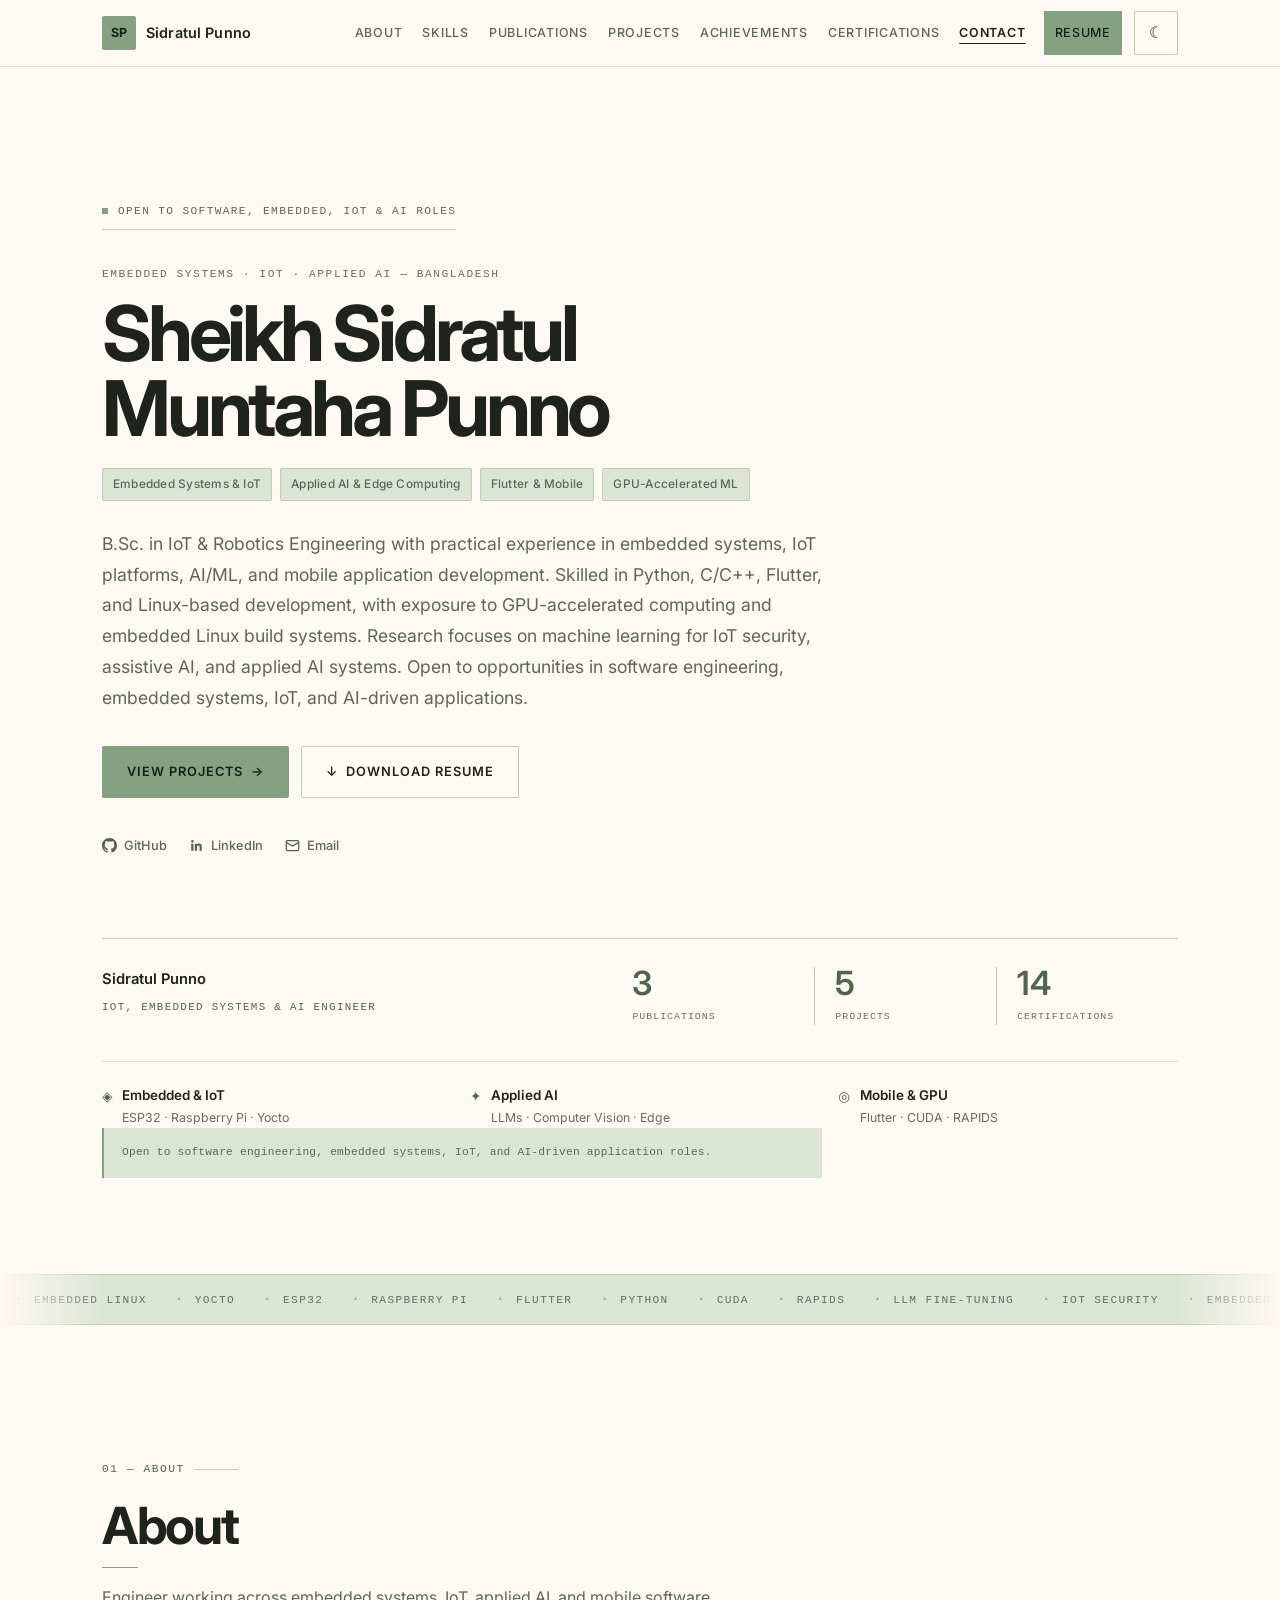
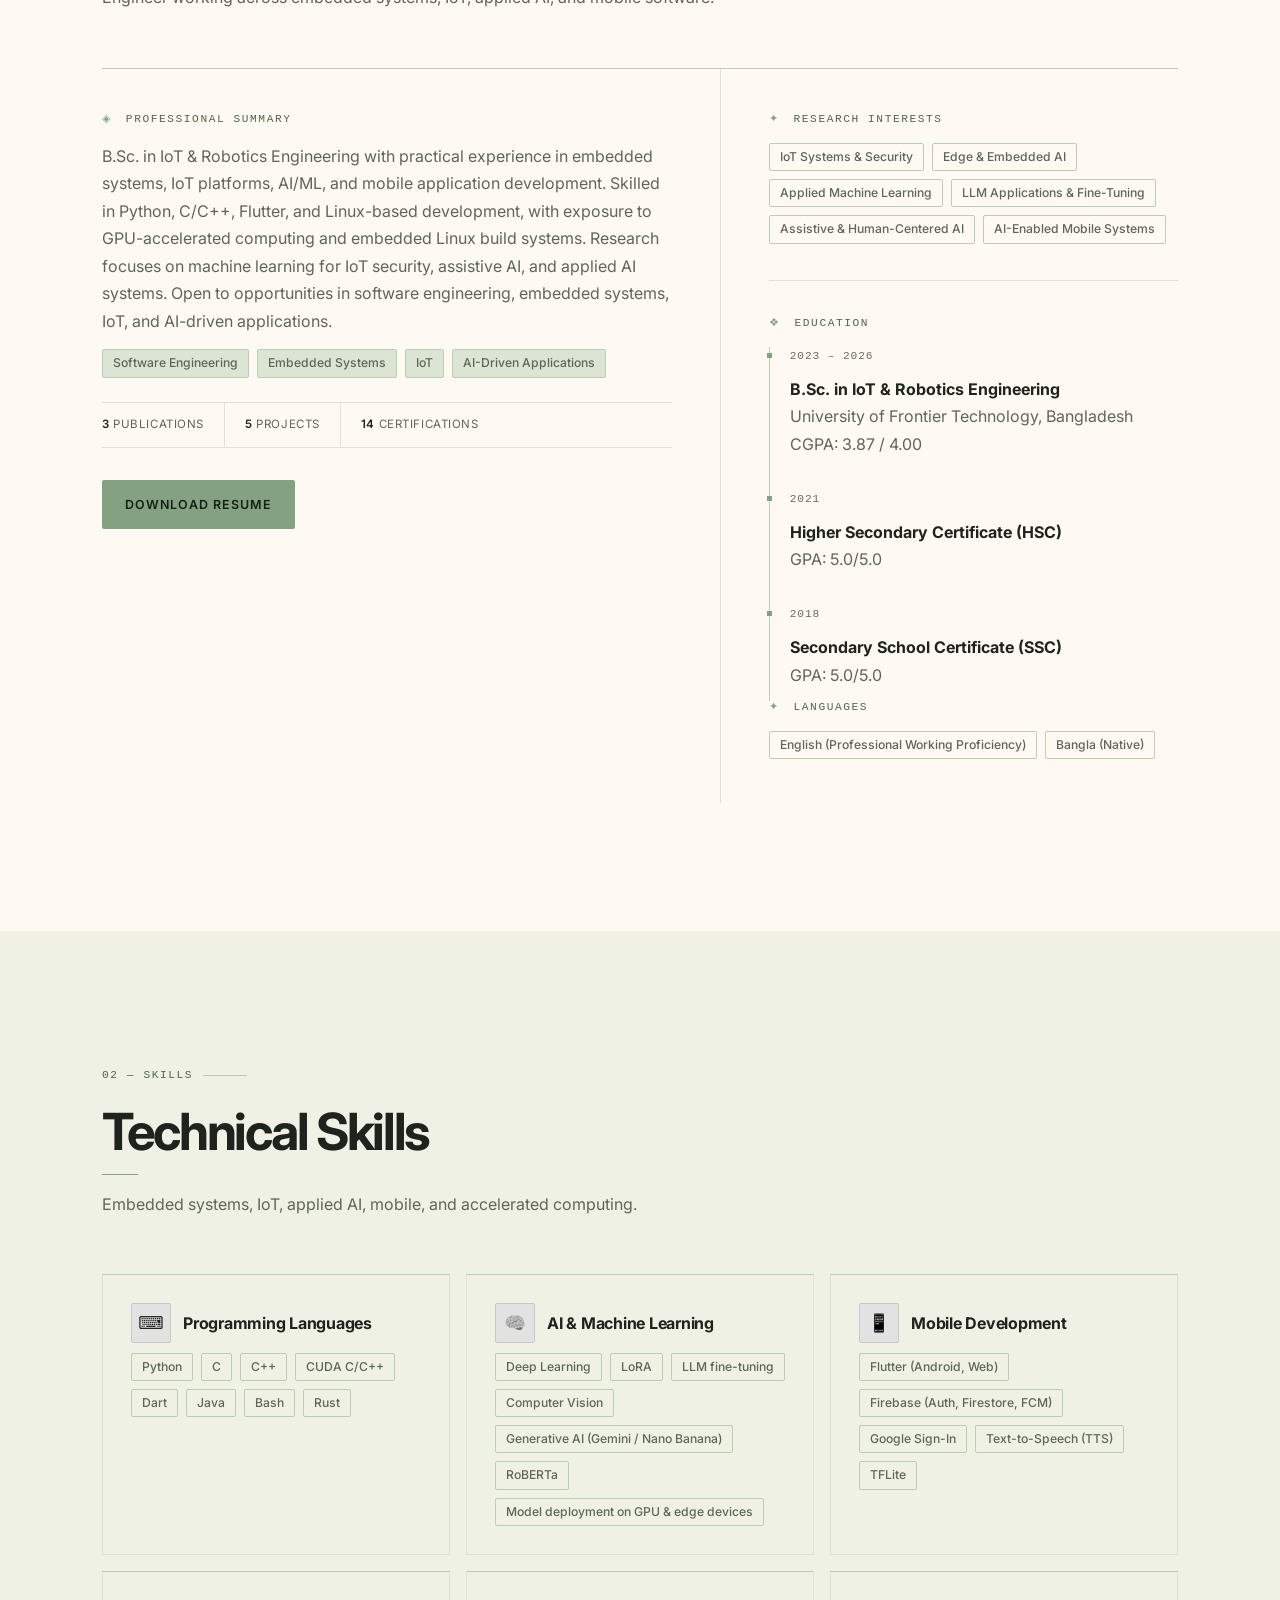
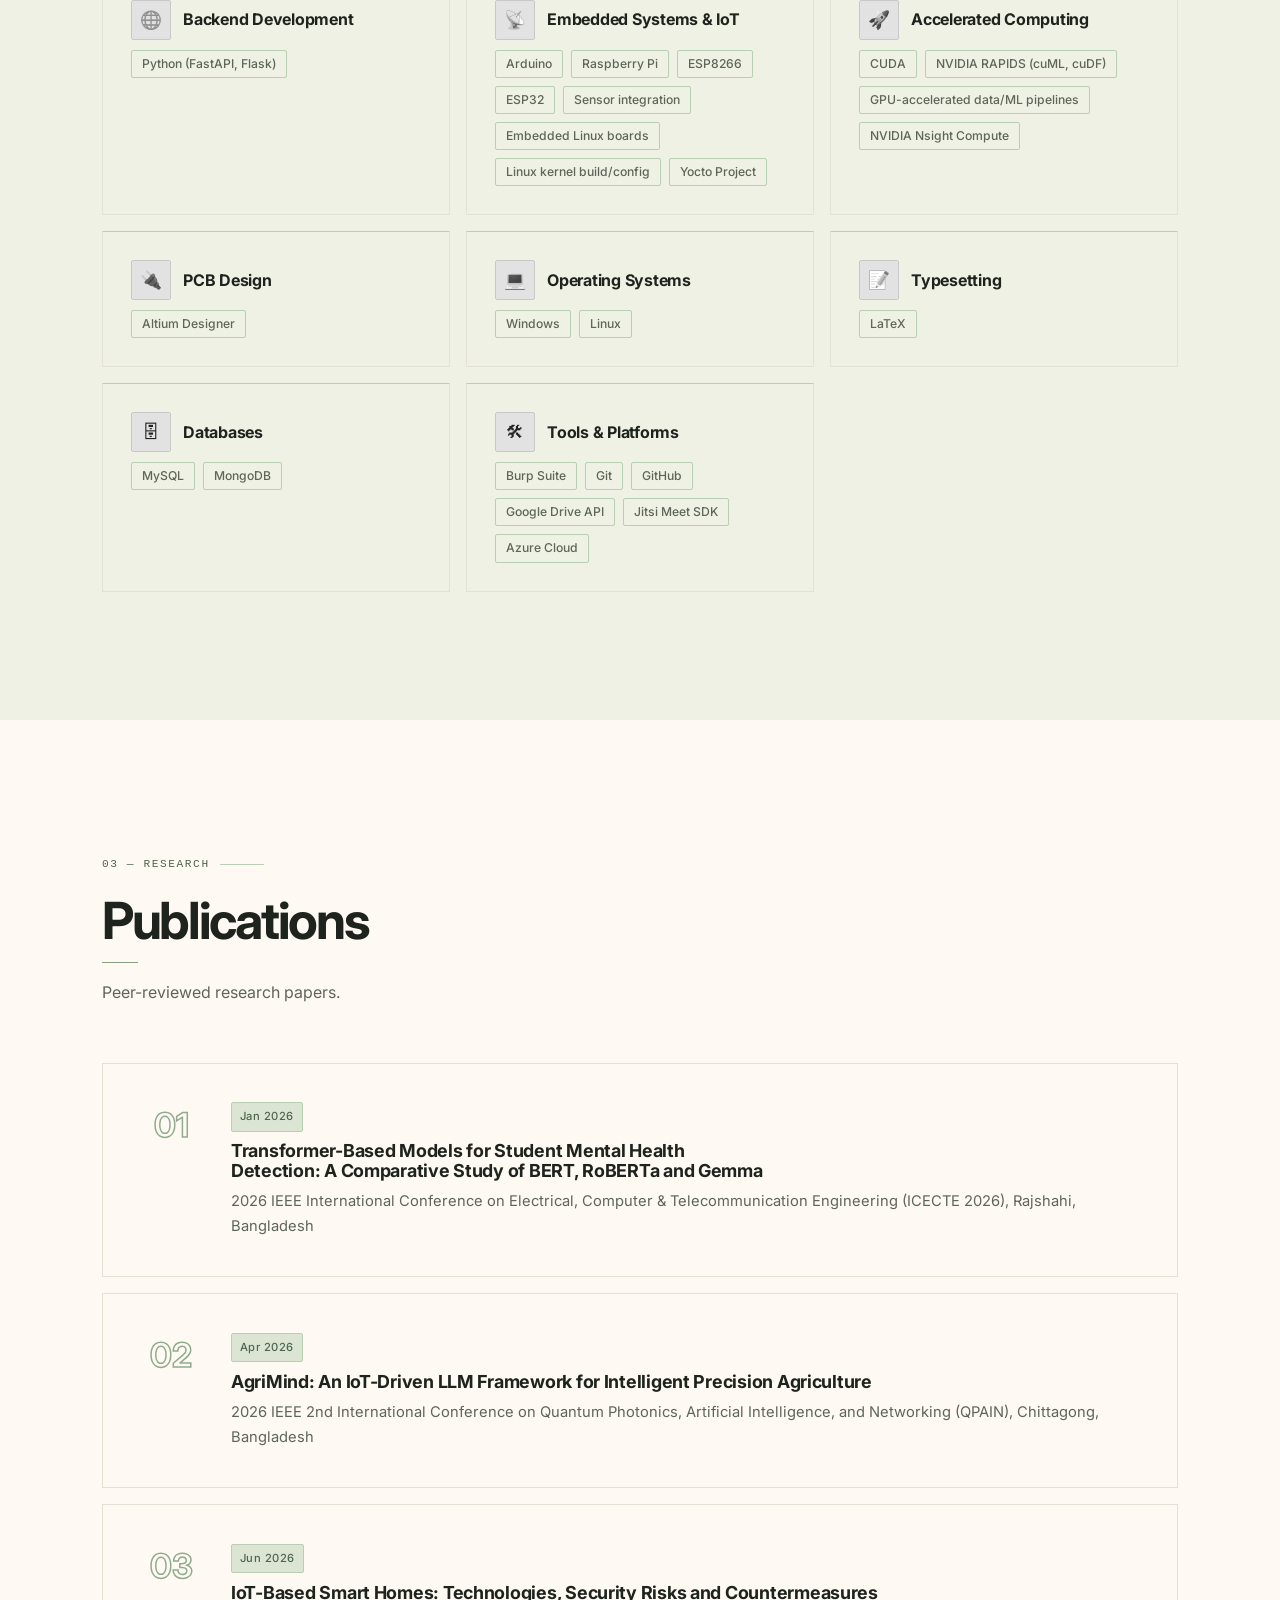
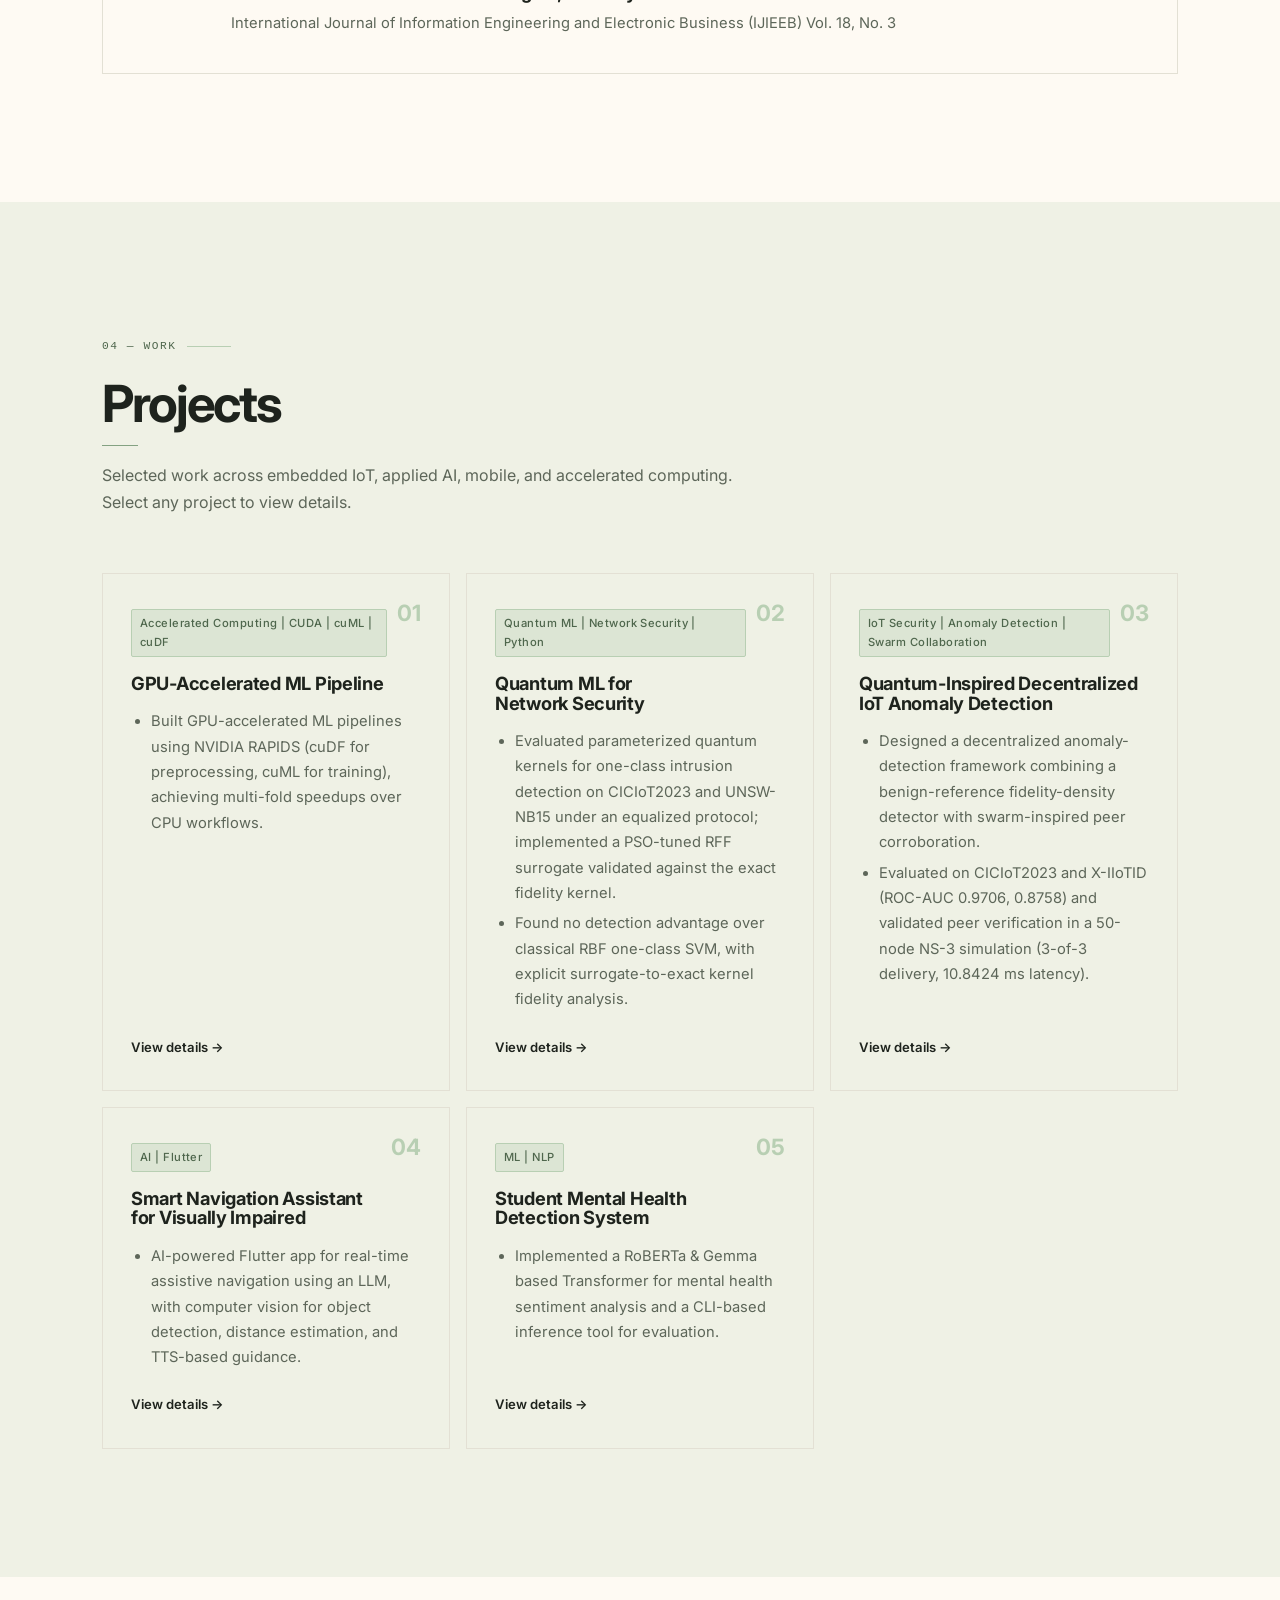
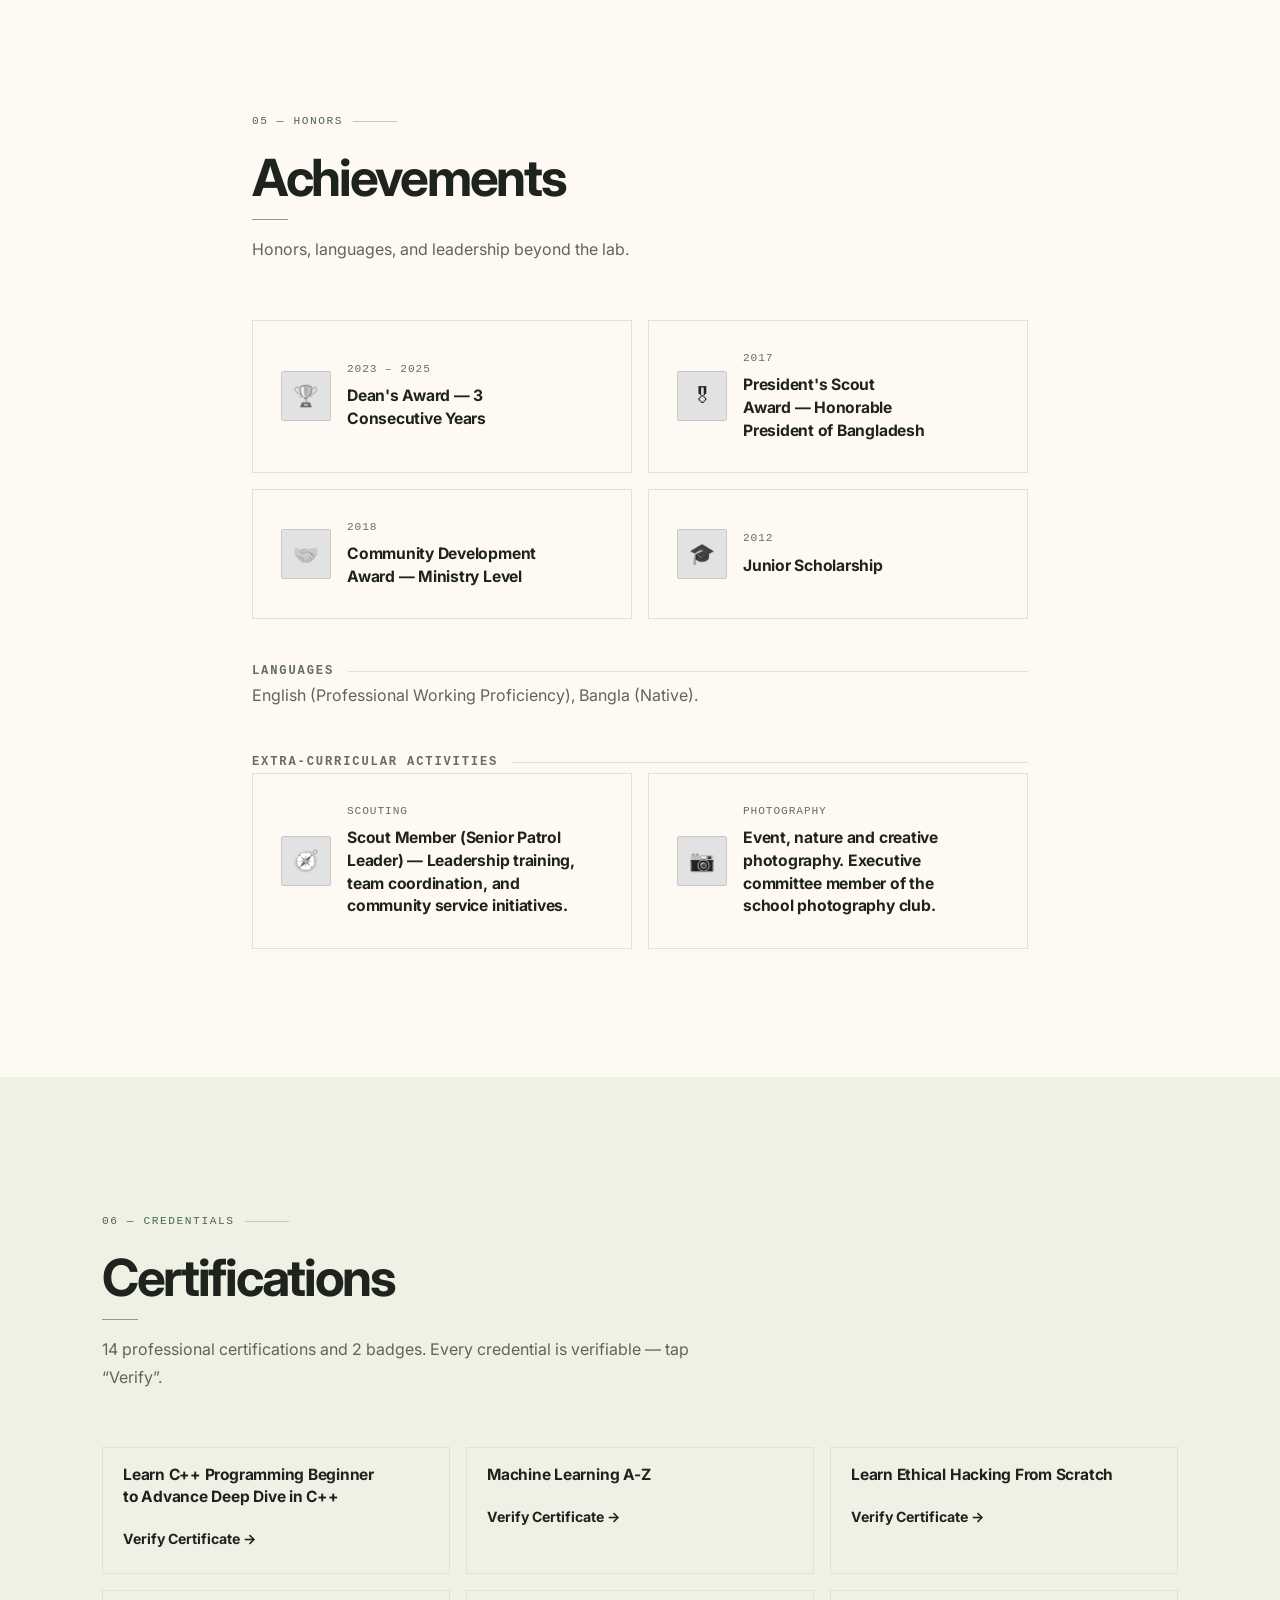
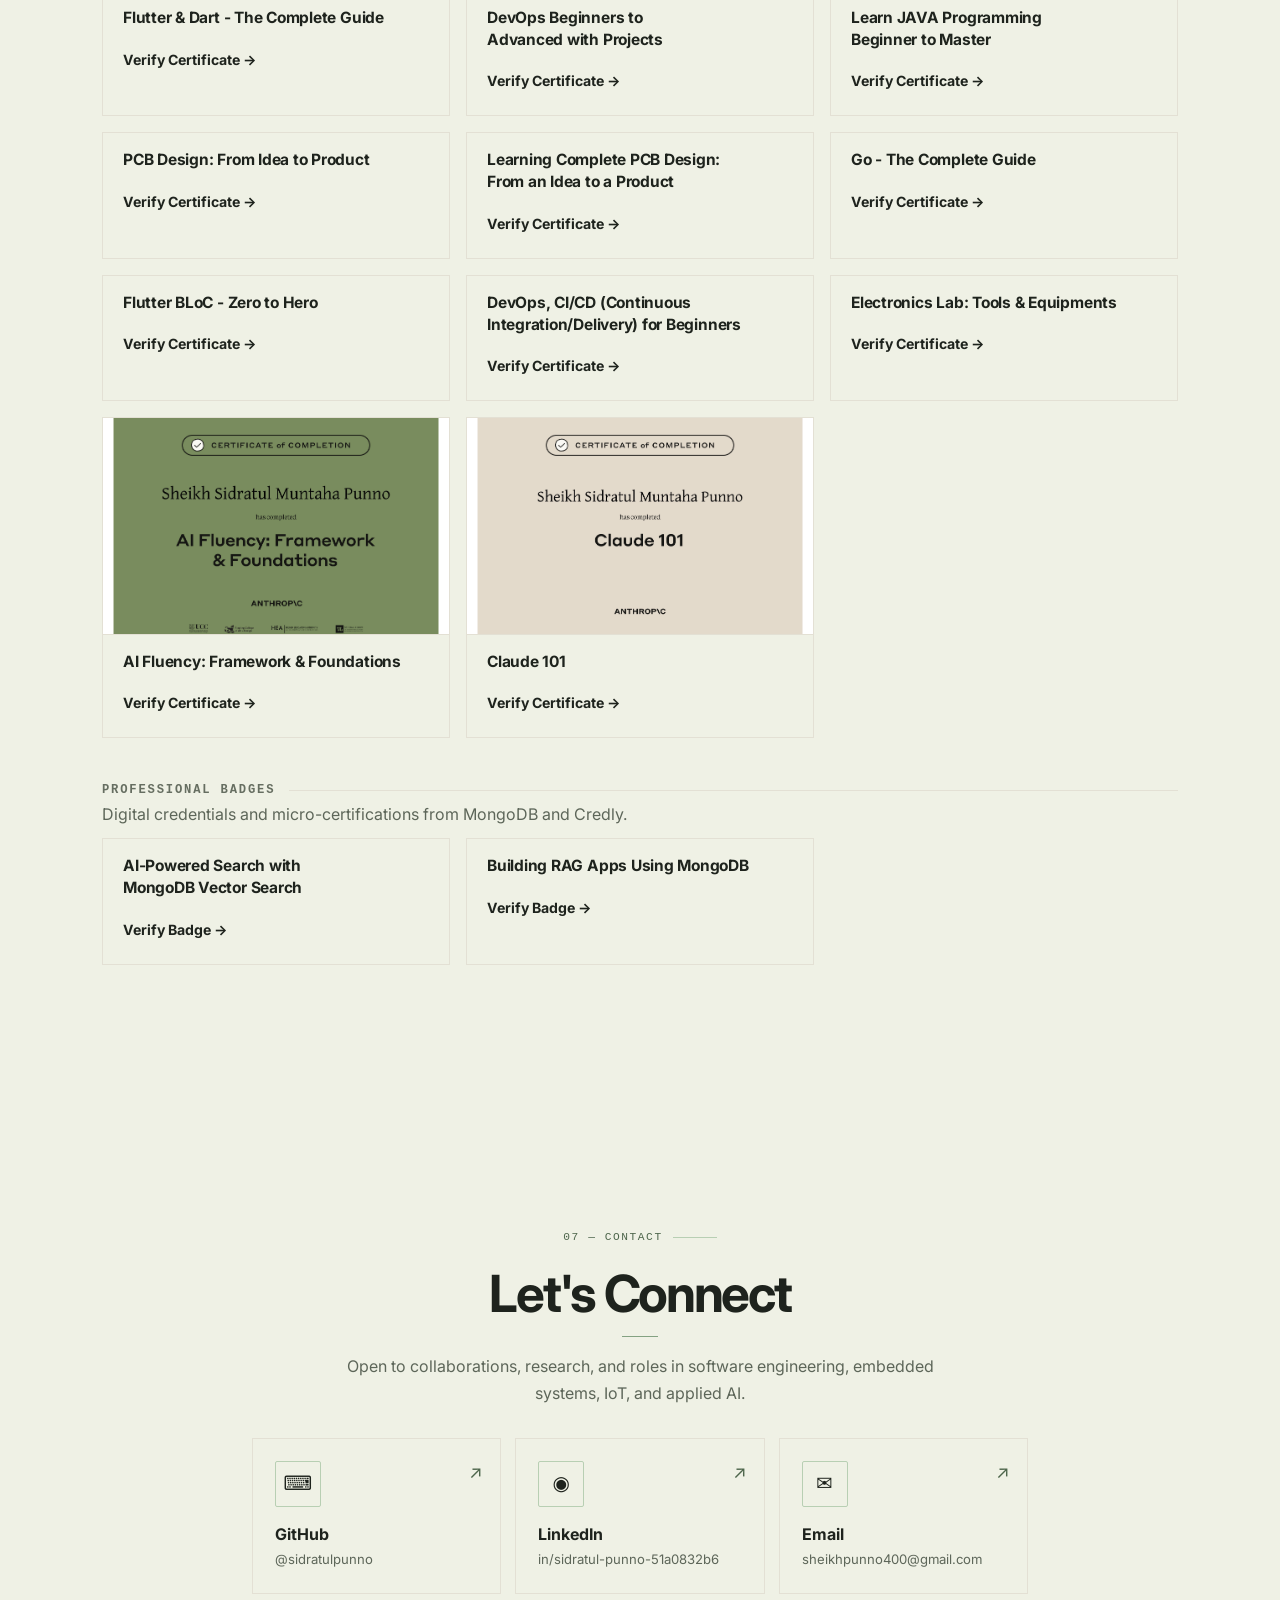
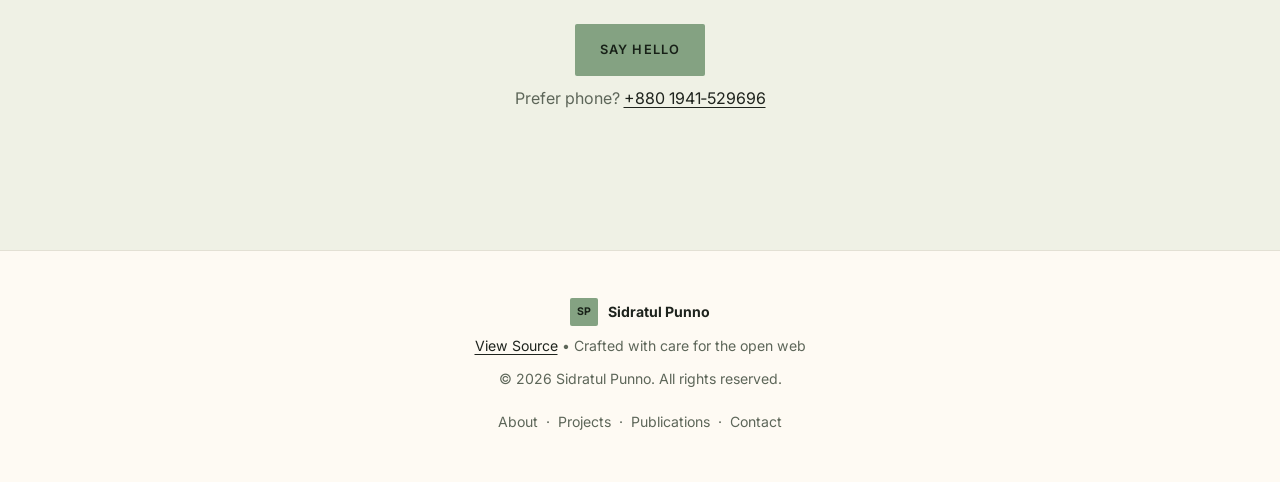
==== commit 3ebc7cda: "solved some errors" ====
--- a/seo_portfolio/index.html
+++ b/seo_portfolio/index.html
@@ -303,7 +303,7 @@
                 </li>
                 <li>
                   <p class="t-date"><time datetime="2021">2021</time></p>
-                  <p><strong>Higher Secondary School Certificate (HSC)</strong><br /><span class="muted">GPA: 5.0/5.0</span></p>
+                  <p><strong>Higher Secondary Certificate (HSC)</strong><br /><span class="muted">GPA: 5.0/5.0</span></p>
                 </li>
                 <li>
                   <p class="t-date"><time datetime="2018">2018</time></p>
